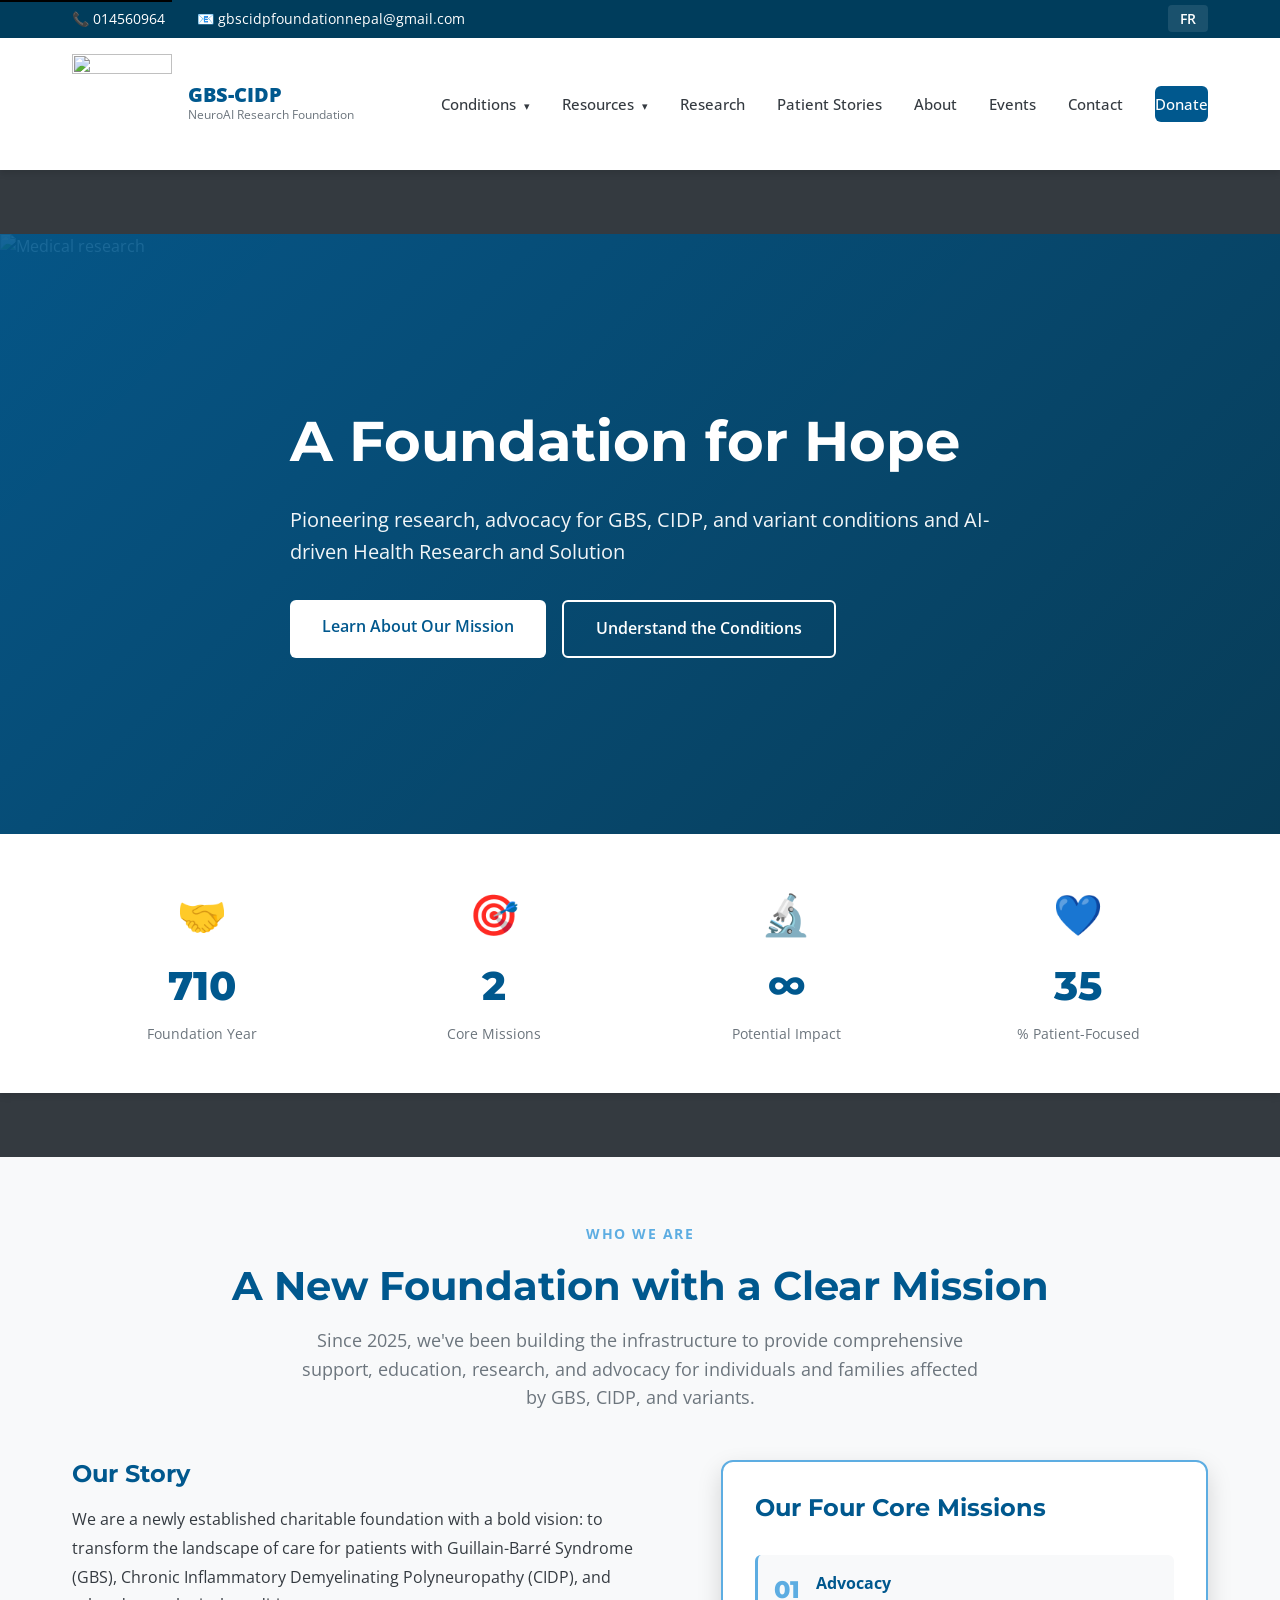
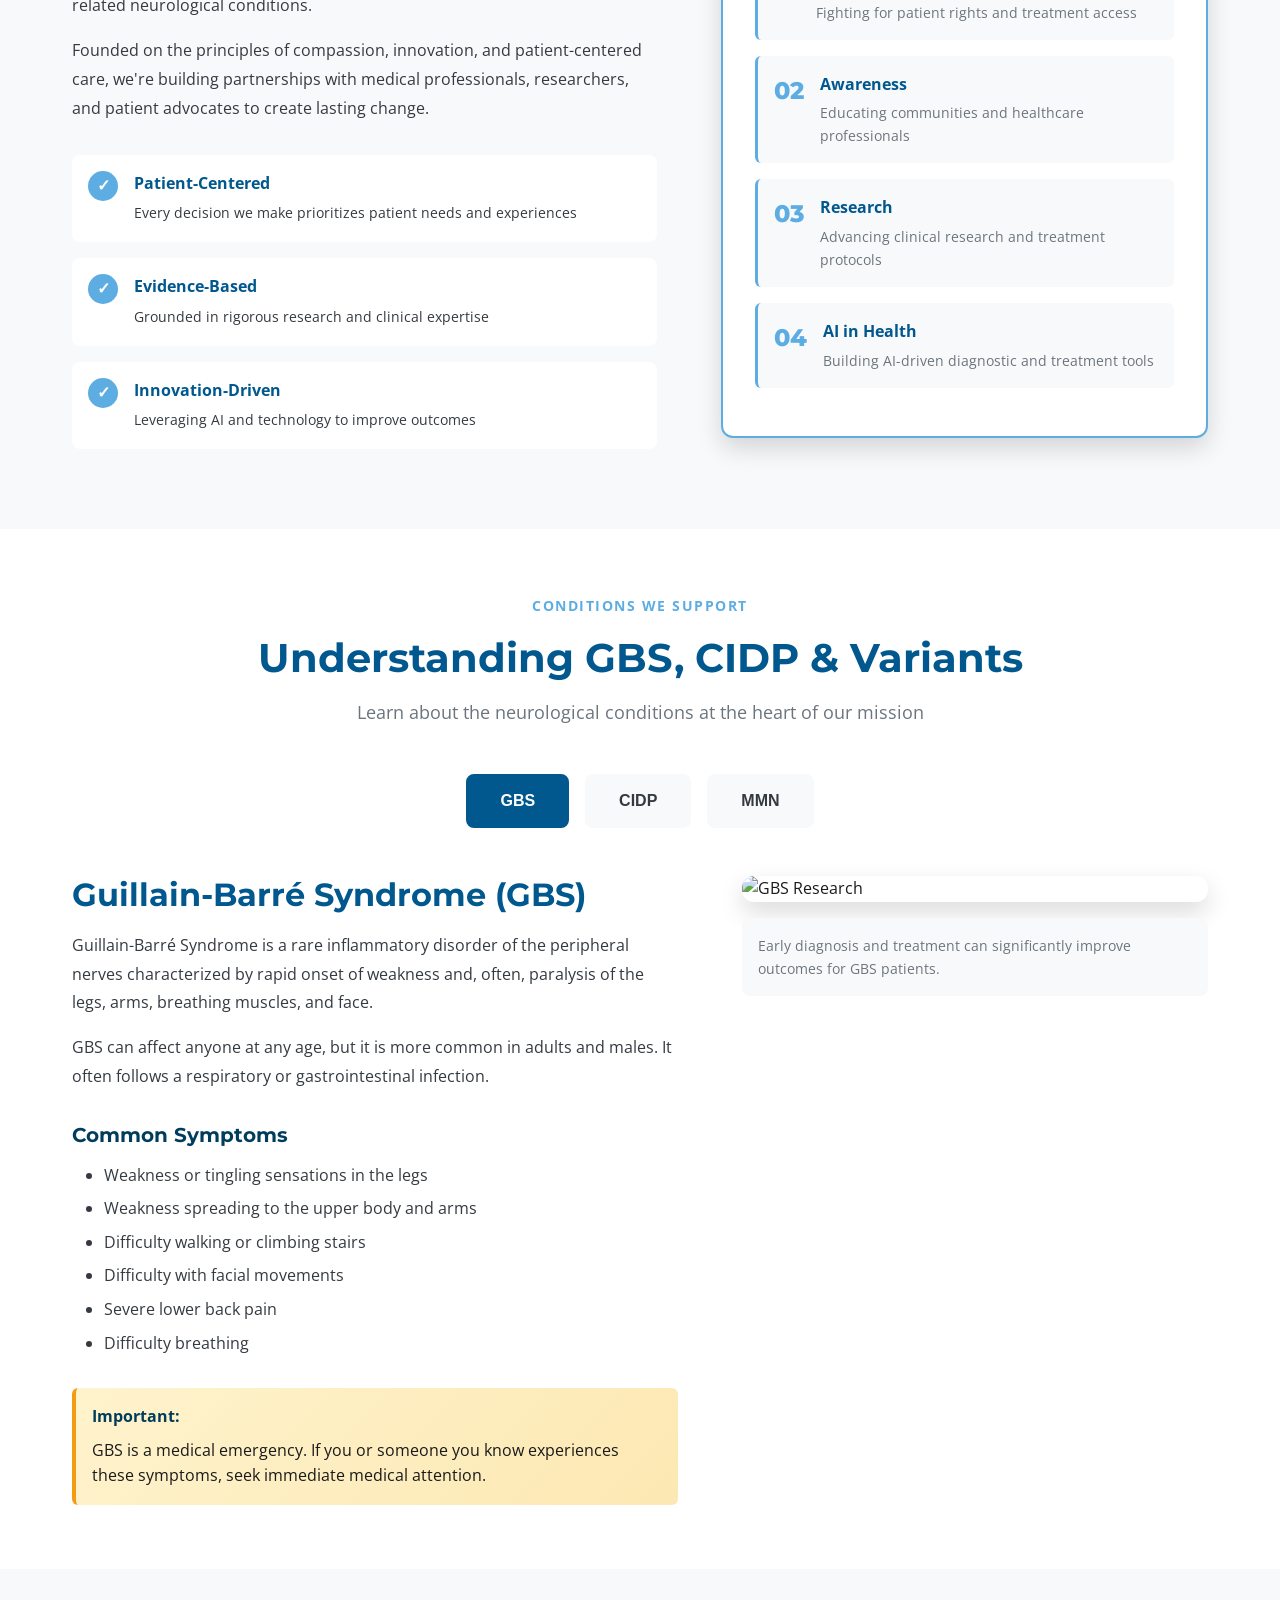
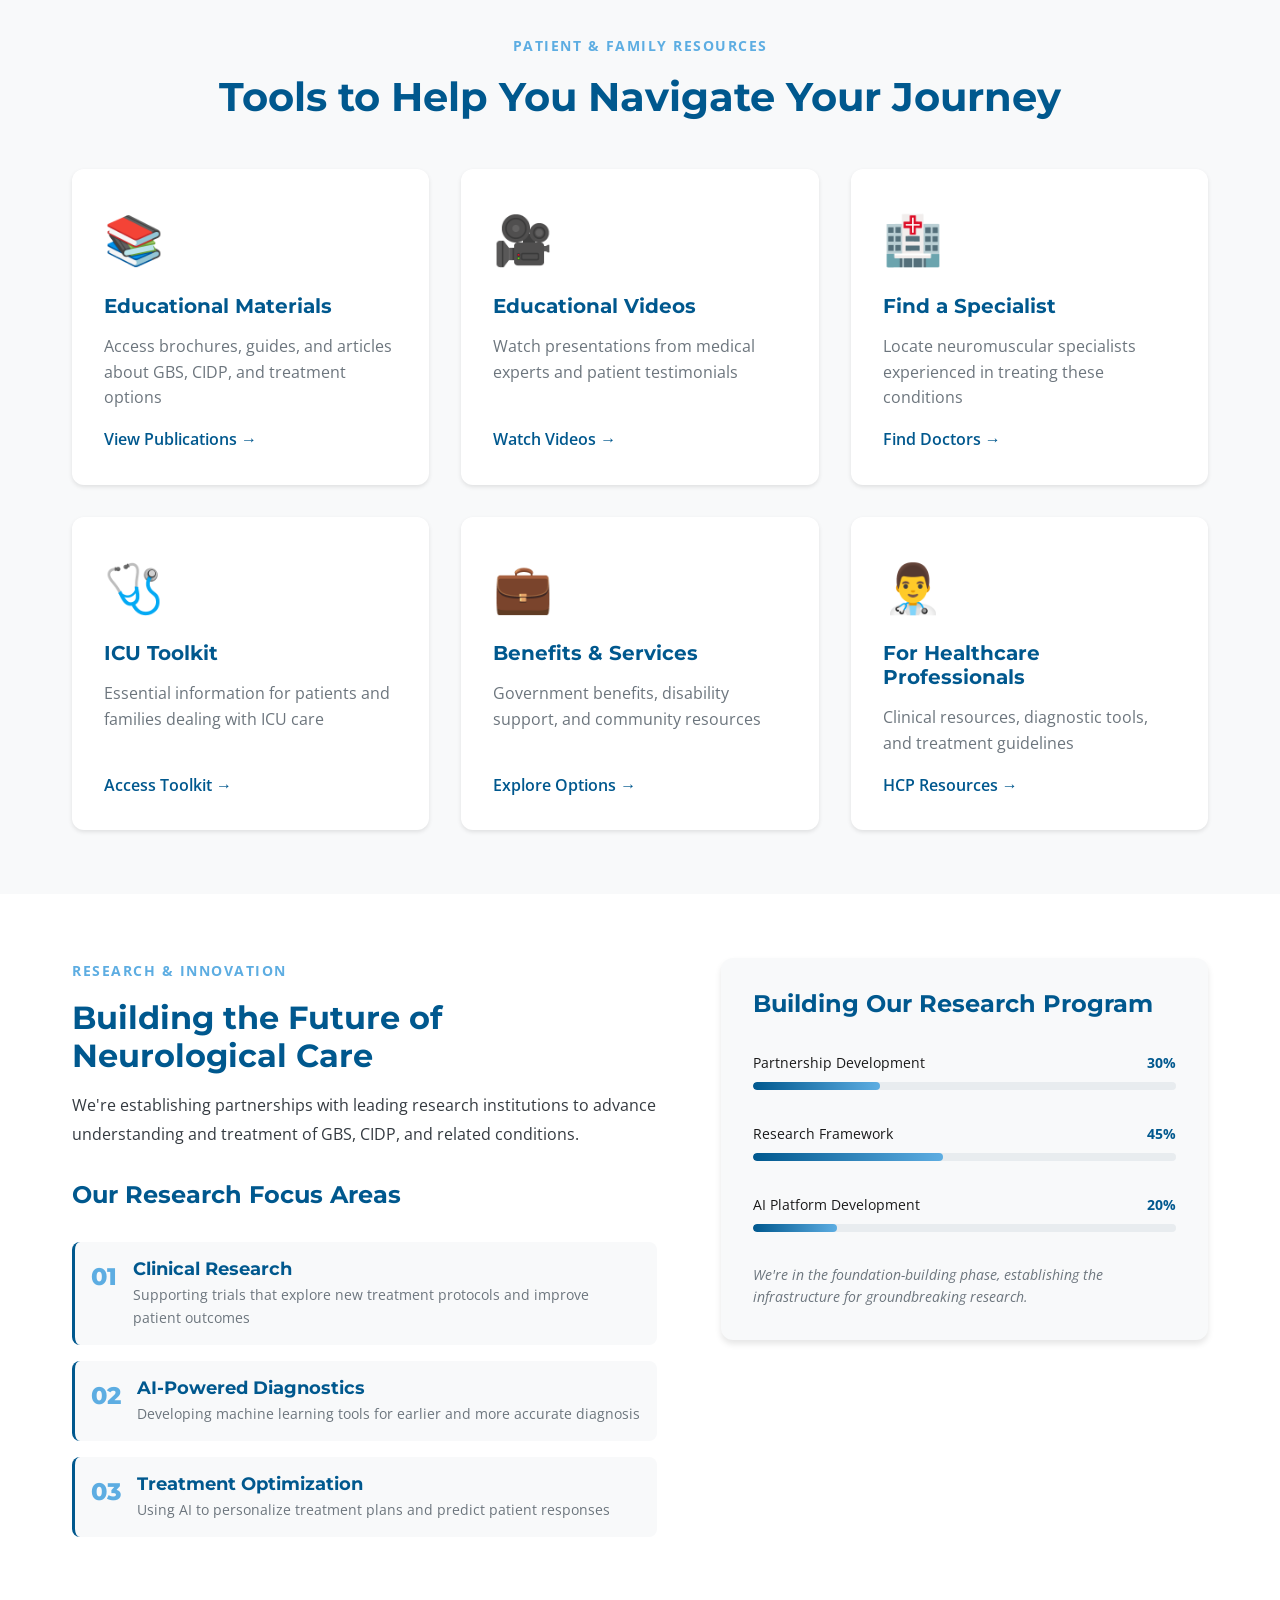
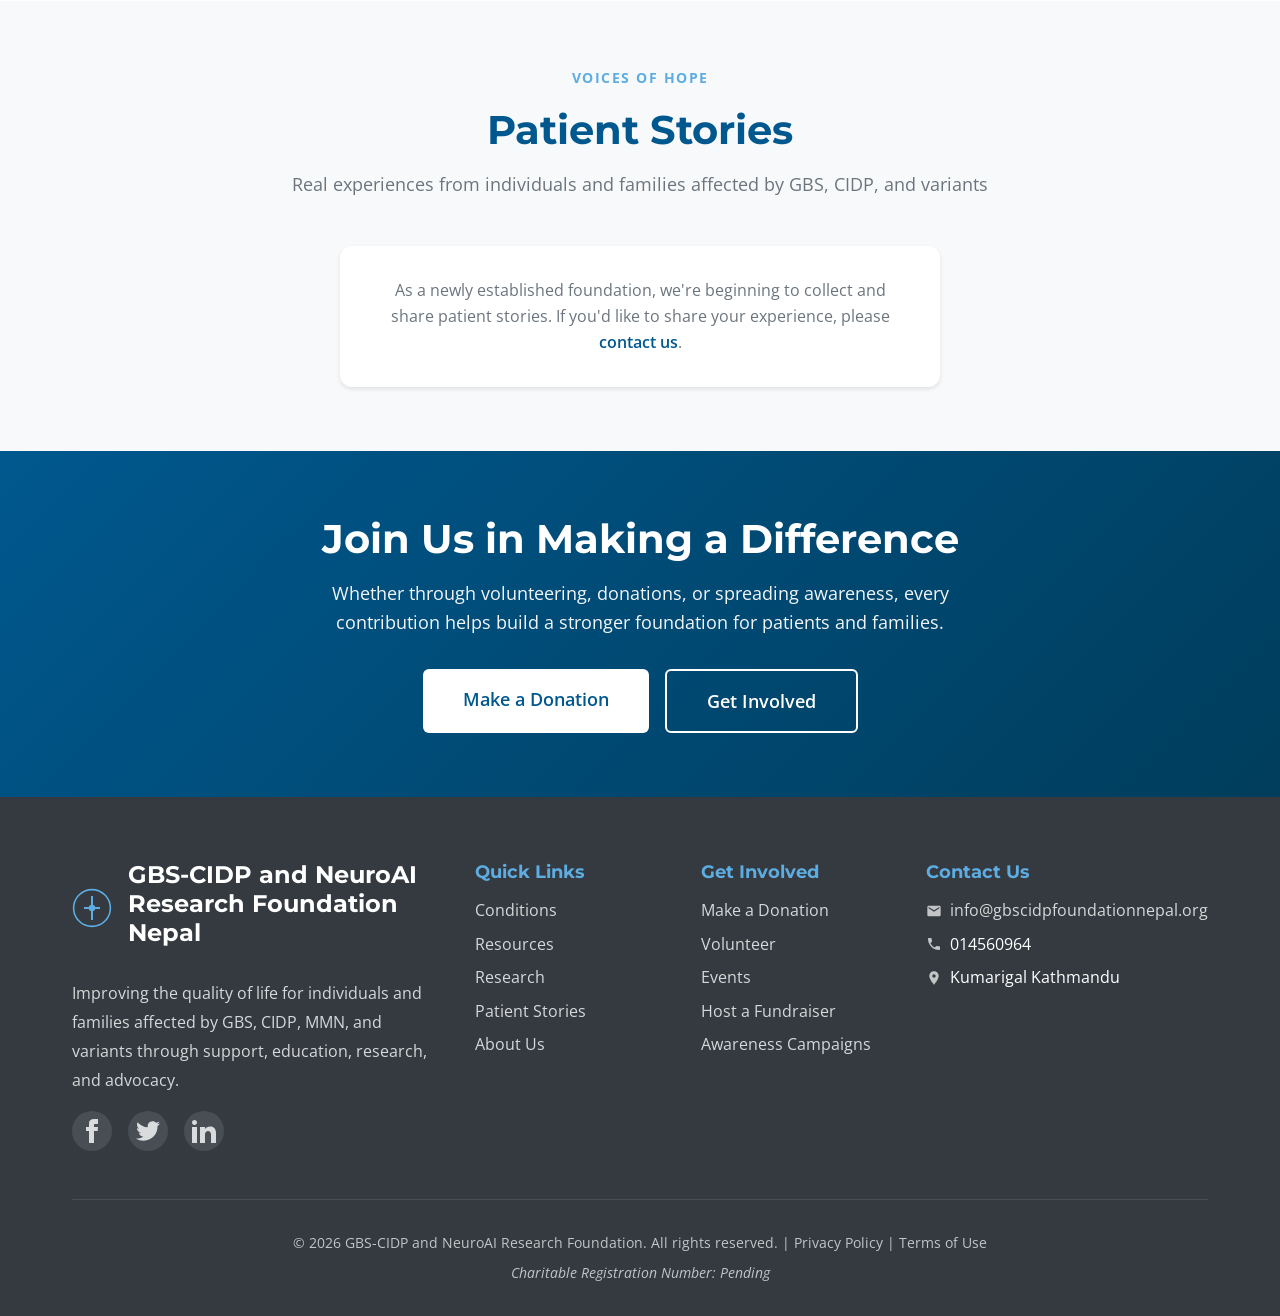
==== index.html @ 025fb782 "added" ====
<!DOCTYPE html>
<html lang="en">
<head>
    <meta charset="UTF-8">
    <meta name="viewport" content="width=device-width, initial-scale=1.0">
    <meta name="description" content="GBS-CIDP and NeuroAI Research Foundation Nepal provides support, education, research, and advocacy for patients and families affected by Guillain-Barré Syndrome (GBS), CIDP, and variants.">
    <title>GBS-CIDP AND NeuroAI Research Foundation | Support, Education, Research & Advocacy</title>
    <link rel="stylesheet" href="styles.css">
    <link rel="preconnect" href="https://fonts.googleapis.com">
    <link rel="preconnect" href="https://fonts.gstatic.com" crossorigin>
    <link href="https://fonts.googleapis.com/css2?family=Montserrat:wght@300;400;500;600;700;800&family=Open+Sans:wght@300;400;600;700&display=swap" rel="stylesheet">
</head>
<body>
    <!-- Top Bar -->
    <div class="top-bar">
        <div class="container">
            <div class="top-bar-content">
                <div class="top-bar-left">
                    <span>📞 014560964</span>
                    <span>📧 gbscidpfoundationnepal@gmail.com</span>
                </div>
                <div class="top-bar-right">
                    <a href="#" class="language-toggle">FR</a>
                </div>
            </div>
        </div>
    </div>

    <!-- Navigation -->
    <nav class="navbar" id="navbar" width="100%">
        <div class="container" width="100%" >
            <div class="nav-wrapper">
              <a href="#home" class="logo">
    <div class="logo-mark">
        <!-- Replace SVG with your image -->
        <img src="D:\GBS WEBSITE\New folder\gbss.png" width="100" height="100">
    </div>
    <div class="logo-text" width="100">
        <span class="logo-title">GBS-CIDP </span>
        <span class="logo-subtitle"> NeuroAI Research Foundation </span>
    </div>
</a>

                
                <button class="mobile-toggle" id="mobileToggle" aria-label="Toggle Menu">
                    <span></span>
                    <span></span>
                    <span></span>
                </button>

                <ul class="nav-menu" id="navMenu">
                    <li class="dropdown">
                        <a href="#conditions">Conditions <span class="arrow">▾</span></a>
                        <ul class="dropdown-menu">
                            <li><a href="#gbs">Guillain-Barré Syndrome (GBS)</a></li>
                            <li><a href="#cidp">CIDP</a></li>
                            <li><a href="#mmn">MMN</a></li>
                            <li><a href="#glossary">Medical Glossary</a></li>
                        </ul>
                    </li>
                    <li class="dropdown">
                        <a href="#resources">Resources <span class="arrow">▾</span></a>
                        <ul class="dropdown-menu">
                            <li><a href="#publications">Publications</a></li>
                            <li><a href="#educational-videos">Educational Videos</a></li>
                            <li><a href="#find-specialist">Find a Specialist</a></li>
                            <li><a href="#icu-toolkit">ICU Toolkit</a></li>
                        </ul>
                    </li>
                    <li><a href="#research">Research</a></li>
                    <li><a href="#patient-stories">Patient Stories</a></li>
                    <li><a href="#about">About</a></li>
                    <li><a href="#events">Events</a></li>
                    <li><a href="#contact">Contact</a></li>
                    <li><a href="#donate" class="btn-donate">Donate</a></li>
                </ul>
            </div>
        </div>
    </nav>

    <!-- Hero Section -->
    <section id="home" class="hero">
        <div class="hero-slider">
            <div class="hero-slide active">
                <div class="hero-image">
                    <img src="https://images.unsplash.com/photo-1576091160399-112ba8d25d1d?w=1920&q=80" alt="Medical research">
                </div>
                <div class="hero-overlay"></div>
                <div class="container">
                    <div class="hero-content">
                        <h1 class="hero-title">A Foundation for Hope</h1>
                        <p class="hero-subtitle">Pioneering research, advocacy for GBS, CIDP, and variant conditions and AI-driven Health Research and Solution</p>
                        <div class="hero-buttons">
                            <a href="#about" class="btn btn-primary">Learn About Our Mission</a>
                            <a href="#conditions" class="btn btn-outline">Understand the Conditions</a>
                        </div>
                    </div>
                </div>
            </div>
        </div>
        <div class="hero-stats">
            <div class="container">
                <div class="stats-grid">
                    <div class="stat-item">
                        <div class="stat-icon">🤝</div>
                        <div class="stat-value" data-target="2026">0</div>
                        <div class="stat-label">Foundation Year</div>
                    </div>
                    <div class="stat-item">
                        <div class="stat-icon">🎯</div>
                        <div class="stat-value" data-target="4">0</div>
                        <div class="stat-label">Core Missions</div>
                    </div>
                    <div class="stat-item">
                        <div class="stat-icon">🔬</div>
                        <div class="stat-value">∞</div>
                        <div class="stat-label">Potential Impact</div>
                    </div>
                    <div class="stat-item">
                        <div class="stat-icon">💙</div>
                        <div class="stat-value" data-target="100">0</div>
                        <div class="stat-label">% Patient-Focused</div>
                    </div>
                </div>
            </div>
        </div>
    </section>

    <!-- About Section -->
    <section id="about" class="about-section">
        <div class="container">
            <div class="section-header center">
                <span class="section-tag">Who We Are</span>
                <h2>A New Foundation with a Clear Mission</h2>
                <p>Since 2025, we've been building the infrastructure to provide comprehensive support, education, research, and advocacy for individuals and families affected by GBS, CIDP, and variants.</p>
            </div>
            <div class="about-grid">
                <div class="about-content">
                    <h3>Our Story</h3>
                    <p>We are a newly established charitable foundation with a bold vision: to transform the landscape of care for patients with Guillain-Barré Syndrome (GBS), Chronic Inflammatory Demyelinating Polyneuropathy (CIDP), and related neurological conditions.</p>
                    <p>Founded on the principles of compassion, innovation, and patient-centered care, we're building partnerships with medical professionals, researchers, and patient advocates to create lasting change.</p>
                    
                    <div class="about-values">
                        <div class="value-item">
                            <div class="value-icon">✓</div>
                            <div class="value-text">
                                <strong>Patient-Centered</strong>
                                <p>Every decision we make prioritizes patient needs and experiences</p>
                            </div>
                        </div>
                        <div class="value-item">
                            <div class="value-icon">✓</div>
                            <div class="value-text">
                                <strong>Evidence-Based</strong>
                                <p>Grounded in rigorous research and clinical expertise</p>
                            </div>
                        </div>
                        <div class="value-item">
                            <div class="value-icon">✓</div>
                            <div class="value-text">
                                <strong>Innovation-Driven</strong>
                                <p>Leveraging AI and technology to improve outcomes</p>
                            </div>
                        </div>
                    </div>
                </div>
                <div class="about-visual">
                    <div class="mission-card highlighted">
                        <h4>Our Four Core Missions</h4>
                        <ul class="mission-list">
                            <li>
                                <span class="mission-number">01</span>
                                <div class="mission-info">
                                    <strong>Advocacy</strong>
                                    <p>Fighting for patient rights and treatment access</p>
                                </div>
                            </li>
                            <li>
                                <span class="mission-number">02</span>
                                <div class="mission-info">
                                    <strong>Awareness</strong>
                                    <p>Educating communities and healthcare professionals</p>
                                </div>
                            </li>
                            <li>
                                <span class="mission-number">03</span>
                                <div class="mission-info">
                                    <strong>Research</strong>
                                    <p>Advancing clinical research and treatment protocols</p>
                                </div>
                            </li>
                            <li>
                                <span class="mission-number">04</span>
                                <div class="mission-info">
                                    <strong>AI in Health</strong>
                                    <p>Building AI-driven diagnostic and treatment tools</p>
                                </div>
                            </li>
                        </ul>
                    </div>
                </div>
            </div>
        </div>
    </section>

    <!-- Conditions Section -->
    <section id="conditions" class="conditions-section">
        <div class="container">
            <div class="section-header center">
                <span class="section-tag">Conditions We Support</span>
                <h2>Understanding GBS, CIDP & Variants</h2>
                <p>Learn about the neurological conditions at the heart of our mission</p>
            </div>
            <div class="conditions-tabs">
                <div class="tab-buttons">
                    <button class="tab-button active" data-tab="gbs">GBS</button>
                    <button class="tab-button" data-tab="cidp">CIDP</button>
                    <button class="tab-button" data-tab="mmn">MMN</button>
                </div>
                <div class="tab-content">
                    <div class="tab-pane active" id="tab-gbs">
                        <div class="condition-content">
                            <div class="condition-text">
                                <h3>Guillain-Barré Syndrome (GBS)</h3>
                                <p>Guillain-Barré Syndrome is a rare inflammatory disorder of the peripheral nerves characterized by rapid onset of weakness and, often, paralysis of the legs, arms, breathing muscles, and face.</p>
                                <p>GBS can affect anyone at any age, but it is more common in adults and males. It often follows a respiratory or gastrointestinal infection.</p>
                                
                                <h4>Common Symptoms</h4>
                                <ul class="symptom-list">
                                    <li>Weakness or tingling sensations in the legs</li>
                                    <li>Weakness spreading to the upper body and arms</li>
                                    <li>Difficulty walking or climbing stairs</li>
                                    <li>Difficulty with facial movements</li>
                                    <li>Severe lower back pain</li>
                                    <li>Difficulty breathing</li>
                                </ul>
                                
                                <div class="info-box">
                                    <strong>Important:</strong> GBS is a medical emergency. If you or someone you know experiences these symptoms, seek immediate medical attention.
                                </div>
                            </div>
                            <div class="condition-visual">
                                <img src="https://images.unsplash.com/photo-1579154204601-01588f351e67?w=800&q=80" alt="GBS Research">
                                <div class="visual-caption">
                                    <p>Early diagnosis and treatment can significantly improve outcomes for GBS patients.</p>
                                </div>
                            </div>
                        </div>
                    </div>
                    <div class="tab-pane" id="tab-cidp">
                        <div class="condition-content">
                            <div class="condition-text">
                                <h3>Chronic Inflammatory Demyelinating Polyneuropathy (CIDP)</h3>
                                <p>CIDP is a rare neurological disorder characterized by gradually increasing sensory loss and weakness associated with loss of reflexes. Unlike GBS, CIDP develops over months rather than days or weeks.</p>
                                
                                <h4>Key Characteristics</h4>
                                <ul class="symptom-list">
                                    <li>Progressive weakness over at least 8 weeks</li>
                                    <li>Numbness and tingling in hands and feet</li>
                                    <li>Loss of reflexes</li>
                                    <li>Fatigue and balance problems</li>
                                    <li>Difficulty with fine motor skills</li>
                                </ul>
                                
                                <h4>Treatment Options</h4>
                                <p>CIDP is treatable, and many patients respond well to therapies including:</p>
                                <ul class="treatment-list">
                                    <li><strong>IVIG (Intravenous Immunoglobulin)</strong> - First-line treatment</li>
                                    <li><strong>Corticosteroids</strong> - Anti-inflammatory medication</li>
                                    <li><strong>Plasma Exchange</strong> - Removes harmful antibodies</li>
                                </ul>
                            </div>
                            <div class="condition-visual">
                                <img src="https://images.unsplash.com/photo-1582719471137-c3967ffb1c42?w=800&q=80" alt="CIDP Research">
                                <div class="visual-caption">
                                    <p>With proper treatment, many CIDP patients can maintain good quality of life.</p>
                                </div>
                            </div>
                        </div>
                    </div>
                    <div class="tab-pane" id="tab-mmn">
                        <div class="condition-content">
                            <div class="condition-text">
                                <h3>Multifocal Motor Neuropathy (MMN)</h3>
                                <p>MMN is a rare immune-mediated neuropathy characterized by slowly progressive, asymmetric limb weakness without sensory loss. It primarily affects motor nerves.</p>
                                
                                <h4>Distinguishing Features</h4>
                                <ul class="symptom-list">
                                    <li>Weakness typically starts in the hands or feet</li>
                                    <li>Asymmetric pattern (one side more than the other)</li>
                                    <li>No sensory symptoms (numbness/tingling)</li>
                                    <li>Muscle cramps and twitching</li>
                                    <li>Foot drop or hand weakness</li>
                                </ul>
                                
                                <div class="info-box success">
                                    <strong>Good News:</strong> MMN typically responds very well to IVIG treatment, and most patients maintain good functional ability with ongoing therapy.
                                </div>
                            </div>
                            <div class="condition-visual">
                                <img src="https://images.unsplash.com/photo-1559757148-5c350d0d3c56?w=800&q=80" alt="MMN Research">
                                <div class="visual-caption">
                                    <p>February is MMN Awareness Month - helping spread understanding of this condition.</p>
                                </div>
                            </div>
                        </div>
                    </div>
                </div>
            </div>
        </div>
    </section>

    <!-- Resources Section -->
    <section id="resources" class="resources-section">
        <div class="container">
            <div class="section-header center">
                <span class="section-tag">Patient & Family Resources</span>
                <h2>Tools to Help You Navigate Your Journey</h2>
            </div>
            <div class="resources-grid">
                <div class="resource-card">
                    <div class="resource-icon">📚</div>
                    <h3>Educational Materials</h3>
                    <p>Access brochures, guides, and articles about GBS, CIDP, and treatment options</p>
                    <a href="#publications" class="card-link">View Publications →</a>
                </div>
                <div class="resource-card">
                    <div class="resource-icon">🎥</div>
                    <h3>Educational Videos</h3>
                    <p>Watch presentations from medical experts and patient testimonials</p>
                    <a href="#educational-videos" class="card-link">Watch Videos →</a>
                </div>
                <div class="resource-card">
                    <div class="resource-icon">🏥</div>
                    <h3>Find a Specialist</h3>
                    <p>Locate neuromuscular specialists experienced in treating these conditions</p>
                    <a href="#find-specialist" class="card-link">Find Doctors →</a>
                </div>
                <div class="resource-card">
                    <div class="resource-icon">🩺</div>
                    <h3>ICU Toolkit</h3>
                    <p>Essential information for patients and families dealing with ICU care</p>
                    <a href="#icu-toolkit" class="card-link">Access Toolkit →</a>
                </div>
                <div class="resource-card">
                    <div class="resource-icon">💼</div>
                    <h3>Benefits & Services</h3>
                    <p>Government benefits, disability support, and community resources</p>
                    <a href="#benefits" class="card-link">Explore Options →</a>
                </div>
                <div class="resource-card">
                    <div class="resource-icon">👨‍⚕️</div>
                    <h3>For Healthcare Professionals</h3>
                    <p>Clinical resources, diagnostic tools, and treatment guidelines</p>
                    <a href="#hcp" class="card-link">HCP Resources →</a>
                </div>
            </div>
        </div>
    </section>

    <!-- Research Section -->
    <section id="research" class="research-section">
        <div class="container">
            <div class="research-content">
                <div class="research-text">
                    <span class="section-tag">Research & Innovation</span>
                    <h2>Building the Future of Neurological Care</h2>
                    <p>We're establishing partnerships with leading research institutions to advance understanding and treatment of GBS, CIDP, and related conditions.</p>
                    
                    <div class="research-focus">
                        <h3>Our Research Focus Areas</h3>
                        <div class="focus-grid">
                            <div class="focus-item">
                                <span class="focus-number">01</span>
                                <div>
                                    <h4>Clinical Research</h4>
                                    <p>Supporting trials that explore new treatment protocols and improve patient outcomes</p>
                                </div>
                            </div>
                            <div class="focus-item">
                                <span class="focus-number">02</span>
                                <div>
                                    <h4>AI-Powered Diagnostics</h4>
                                    <p>Developing machine learning tools for earlier and more accurate diagnosis</p>
                                </div>
                            </div>
                            <div class="focus-item">
                                <span class="focus-number">03</span>
                                <div>
                                    <h4>Treatment Optimization</h4>
                                    <p>Using AI to personalize treatment plans and predict patient responses</p>
                                </div>
                            </div>
                        </div>
                    </div>
                </div>
                <div class="research-visual">
                    <div class="research-stat-card">
                        <h3>Building Our Research Program</h3>
                        <div class="progress-tracker">
                            <div class="progress-item">
                                <div class="progress-header">
                                    <span>Partnership Development</span>
                                    <span class="progress-percent">30%</span>
                                </div>
                                <div class="progress-bar">
                                    <div class="progress-fill" style="width: 30%"></div>
                                </div>
                            </div>
                            <div class="progress-item">
                                <div class="progress-header">
                                    <span>Research Framework</span>
                                    <span class="progress-percent">45%</span>
                                </div>
                                <div class="progress-bar">
                                    <div class="progress-fill" style="width: 45%"></div>
                                </div>
                            </div>
                            <div class="progress-item">
                                <div class="progress-header">
                                    <span>AI Platform Development</span>
                                    <span class="progress-percent">20%</span>
                                </div>
                                <div class="progress-bar">
                                    <div class="progress-fill" style="width: 20%"></div>
                                </div>
                            </div>
                        </div>
                        <p class="tracker-note">We're in the foundation-building phase, establishing the infrastructure for groundbreaking research.</p>
                    </div>
                </div>
            </div>
        </div>
    </section>

    <!-- Patient Stories Section -->
    <section id="patient-stories" class="stories-section">
        <div class="container">
            <div class="section-header center">
                <span class="section-tag">Voices of Hope</span>
                <h2>Patient Stories</h2>
                <p>Real experiences from individuals and families affected by GBS, CIDP, and variants</p>
            </div>
            <div class="stories-note">
                <p>As a newly established foundation, we're beginning to collect and share patient stories. If you'd like to share your experience, please <a href="#contact">contact us</a>.</p>
            </div>
        </div>
    </section>

    <!-- CTA Section -->
    <section class="cta-section">
        <div class="container">
            <div class="cta-content">
                <h2>Join Us in Making a Difference</h2>
                <p>Whether through volunteering, donations, or spreading awareness, every contribution helps build a stronger foundation for patients and families.</p>
                <div class="cta-buttons">
                    <a href="#donate" class="btn btn-primary btn-large">Make a Donation</a>
                    <a href="#contact" class="btn btn-outline btn-large">Get Involved</a>
                </div>
            </div>
        </div>
    </section>

    <!-- Footer -->
    <footer class="footer">
        <div class="container">
            <div class="footer-grid">
                <div class="footer-col">
                    <div class="footer-logo">
                        <div class="logo-mark small">
                            <svg width="40" height="40" viewBox="0 0 50 50" fill="none">
                                <circle cx="25" cy="25" r="23" stroke="#5DADE2" stroke-width="2"/>
                                <path d="M25 10 L25 40 M15 25 L35 25" stroke="#5DADE2" stroke-width="2.5"/>
                                <circle cx="25" cy="25" r="4" fill="#5DADE2"/>
                            </svg>
                        </div>
                        <h3>GBS-CIDP  and NeuroAI Research Foundation Nepal</h3>
                    </div>
                    <p>Improving the quality of life for individuals and families affected by GBS, CIDP, MMN, and variants through support, education, research, and advocacy.</p>
                    <div class="social-links">
                        <a href="#" aria-label="Facebook">
                            <svg width="24" height="24" fill="currentColor" viewBox="0 0 24 24"><path d="M9 8h-3v4h3v12h5v-12h3.642l.358-4h-4v-1.667c0-.955.192-1.333 1.115-1.333h2.885v-5h-3.808c-3.596 0-5.192 1.583-5.192 4.615v3.385z"/></svg>
                        </a>
                        <a href="#" aria-label="Twitter">
                            <svg width="24" height="24" fill="currentColor" viewBox="0 0 24 24"><path d="M24 4.557c-.883.392-1.832.656-2.828.775 1.017-.609 1.798-1.574 2.165-2.724-.951.564-2.005.974-3.127 1.195-.897-.957-2.178-1.555-3.594-1.555-3.179 0-5.515 2.966-4.797 6.045-4.091-.205-7.719-2.165-10.148-5.144-1.29 2.213-.669 5.108 1.523 6.574-.806-.026-1.566-.247-2.229-.616-.054 2.281 1.581 4.415 3.949 4.89-.693.188-1.452.232-2.224.084.626 1.956 2.444 3.379 4.6 3.419-2.07 1.623-4.678 2.348-7.29 2.04 2.179 1.397 4.768 2.212 7.548 2.212 9.142 0 14.307-7.721 13.995-14.646.962-.695 1.797-1.562 2.457-2.549z"/></svg>
                        </a>
                        <a href="#" aria-label="LinkedIn">
                            <svg width="24" height="24" fill="currentColor" viewBox="0 0 24 24"><path d="M4.98 3.5c0 1.381-1.11 2.5-2.48 2.5s-2.48-1.119-2.48-2.5c0-1.38 1.11-2.5 2.48-2.5s2.48 1.12 2.48 2.5zm.02 4.5h-5v16h5v-16zm7.982 0h-4.968v16h4.969v-8.399c0-4.67 6.029-5.052 6.029 0v8.399h4.988v-10.131c0-7.88-8.922-7.593-11.018-3.714v-2.155z"/></svg>
                        </a>
                    </div>
                </div>
                <div class="footer-col">
                    <h4>Quick Links</h4>
                    <ul>
                        <li><a href="#conditions">Conditions</a></li>
                        <li><a href="#resources">Resources</a></li>
                        <li><a href="#research">Research</a></li>
                        <li><a href="#patient-stories">Patient Stories</a></li>
                        <li><a href="#about">About Us</a></li>
                    </ul>
                </div>
                <div class="footer-col">
                    <h4>Get Involved</h4>
                    <ul>
                        <li><a href="#donate">Make a Donation</a></li>
                        <li><a href="#volunteer">Volunteer</a></li>
                        <li><a href="#events">Events</a></li>
                        <li><a href="#fundraise">Host a Fundraiser</a></li>
                        <li><a href="#awareness">Awareness Campaigns</a></li>
                    </ul>
                </div>
                <div class="footer-col">
                    <h4>Contact Us</h4>
                    <ul class="contact-info">
                        <li>
                            <svg width="16" height="16" fill="currentColor" viewBox="0 0 24 24"><path d="M20 4H4c-1.1 0-1.99.9-1.99 2L2 18c0 1.1.9 2 2 2h16c1.1 0 2-.9 2-2V6c0-1.1-.9-2-2-2zm0 4l-8 5-8-5V6l8 5 8-5v2z"/></svg>
                            <a href="mailto:gbsfoundationnepal@gmail.com">info@gbscidpfoundationnepal.org</a>
                        </li>
                        <li>
                            <svg width="16" height="16" fill="currentColor" viewBox="0 0 24 24"><path d="M6.62 10.79c1.44 2.83 3.76 5.14 6.59 6.59l2.2-2.2c.27-.27.67-.36 1.02-.24 1.12.37 2.33.57 3.57.57.55 0 1 .45 1 1V20c0 .55-.45 1-1 1-9.39 0-17-7.61-17-17 0-.55.45-1 1-1h3.5c.55 0 1 .45 1 1 0 1.25.2 2.45.57 3.57.11.35.03.74-.25 1.02l-2.2 2.2z"/></svg>
                            <span>014560964</span>
                        </li>
                        <li>
                            <svg width="16" height="16" fill="currentColor" viewBox="0 0 24 24"><path d="M12 2C8.13 2 5 5.13 5 9c0 5.25 7 13 7 13s7-7.75 7-13c0-3.87-3.13-7-7-7zm0 9.5c-1.38 0-2.5-1.12-2.5-2.5s1.12-2.5 2.5-2.5 2.5 1.12 2.5 2.5-1.12 2.5-2.5 2.5z"/></svg>
                            <span>Kumarigal Kathmandu </span>
                        </li>
                    </ul>
                </div>
            </div>
            <div class="footer-bottom">
                <p>&copy; 2026 GBS-CIDP and NeuroAI Research Foundation. All rights reserved. | <a href="#privacy">Privacy Policy</a> | <a href="#terms">Terms of Use</a></p>
                <p class="charity-number">Charitable Registration Number: Pending</p>
            </div>
        </div>
    </footer>

    <script src="script.js"></script>
</body>
</html>
---- styles.css ----
/* ============================================
   GBS-CIDP Foundation Stylesheet
   Professional, accessible, patient-focused design
   ============================================ */

/* ============================================
   CSS RESET & BASE STYLES
   ============================================ */
* {
    margin: 0;
    padding: 0;
    box-sizing: border-box;
}

:root {
    /* Primary Colors - Professional medical foundation palette */
    --primary-blue: #00588E;
    --primary-light: #5DADE2;
    --primary-dark: #003D5C;
    
    /* Accent Colors */
    --accent-green: #2ECC71;
    --accent-orange: #F39C12;
    --accent-red: #E74C3C;
    
    /* Neutral Colors */
    --white: #FFFFFF;
    --off-white: #F8F9FA;
    --light-gray: #E8ECEF;
    --gray: #6C757D;
    --dark-gray: #343A40;
    --black: #1A1A1A;
    
    /* Typography */
    --font-heading: 'Montserrat', sans-serif;
    --font-body: 'Open Sans', sans-serif;
    
    /* Spacing */
    --spacing-xs: 0.5rem;
    --spacing-sm: 1rem;
    --spacing-md: 2rem;
    --spacing-lg: 3rem;
    --spacing-xl: 4rem;
    
    /* Transitions */
    --transition-fast: 0.2s ease;
    --transition-normal: 0.3s ease;
    --transition-slow: 0.5s ease;
    
    /* Shadows */
    --shadow-sm: 0 2px 4px rgba(0, 0, 0, 0.1);
    --shadow-md: 0 4px 6px rgba(0, 0, 0, 0.1);
    --shadow-lg: 0 10px 25px rgba(0, 0, 0, 0.15);
    --shadow-xl: 0 20px 40px rgba(0, 0, 0, 0.2);
}

html {
    scroll-behavior: smooth;
    font-size: 16px;
}

body {
    font-family: var(--font-body);
    color: var(--black);
    line-height: 1.6;
    overflow-x: hidden;
    background: var(--white);
}

h1, h2, h3, h4, h5, h6 {
    font-family: var(--font-heading);
    font-weight: 700;
    line-height: 1.2;
    color: var(--primary-blue);
}

h1 { font-size: 2.5rem; }
h2 { font-size: 2rem; }
h3 { font-size: 1.5rem; }
h4 { font-size: 1.25rem; }

a {
    color: var(--primary-blue);
    text-decoration: none;
    transition: var(--transition-normal);
}

a:hover {
    color: var(--primary-light);
}

img {
    max-width: 100%;
    height: auto;
    display: block;
}

.container {
    max-width: 1200px;
    margin: 0 auto;
    padding: 0 var(--spacing-md);
}

/* ============================================
   TOP BAR
   ============================================ */
.top-bar {
    background: var(--primary-dark);
    color: var(--white);
    padding: var(--spacing-xs) 0;
    font-size: 0.875rem;
}

.top-bar-content {
    display: flex;
    justify-content: space-between;
    align-items: center;
}

.top-bar-left {
    display: flex;
    gap: var(--spacing-md);
}

.top-bar-left span {
    display: flex;
    align-items: center;
    gap: 0.5rem;
}

.language-toggle {
    background: rgba(255, 255, 255, 0.1);
    padding: 0.25rem 0.75rem;
    border-radius: 4px;
    color: var(--white);
    font-weight: 600;
    transition: var(--transition-fast);
}

.language-toggle:hover {
    background: rgba(255, 255, 255, 0.2);
    color: var(--white);
}

/* ============================================
   NAVIGATION
   ============================================ */
.navbar {
    background: var(--white);
    box-shadow: var(--shadow-md);
    position: sticky;
    top: 0;
    z-index: 1000;
    transition: var(--transition-normal);
}

.nav-wrapper {
    display: flex;
    justify-content: space-between;
    align-items: center;
    padding: var(--spacing-sm) 0;
}

.logo {
    display: flex;
    align-items: center;
    gap: var(--spacing-sm);
    color: var(--primary-blue);
    font-weight: 700;
}

.logo-mark {
    flex-shrink: 0;
}

.logo-text {
    display: flex;
    flex-direction: column;
}

.logo-title {
    font-size: 1.25rem;
    font-weight: 800;
    line-height: 1;
}

.logo-subtitle {
    font-size: 0.75rem;
    color: var(--gray);
    font-weight: 400;
}

.nav-menu {
    display: flex;
    list-style: none;
    gap: var(--spacing-md);
    align-items: center;
}

.nav-menu a {
    color: var(--dark-gray);
    font-weight: 500;
    font-size: 0.95rem;
    padding: 0.5rem 0;
    transition: var(--transition-fast);
    position: relative;
}

.nav-menu a:hover {
    color: var(--primary-blue);
}

.nav-menu a::after {
    content: '';
    position: absolute;
    bottom: 0;
    left: 0;
    width: 0;
    height: 2px;
    background: var(--primary-blue);
    transition: var(--transition-normal);
}

.nav-menu a:hover::after {
    width: 100%;
}

.dropdown {
    position: relative;
}

.dropdown .arrow {
    margin-left: 0.25rem;
    font-size: 0.7rem;
    transition: var(--transition-fast);
}

.dropdown:hover .arrow {
    transform: rotate(180deg);
}

.dropdown-menu {
    position: absolute;
    top: 100%;
    left: 0;
    background: var(--white);
    box-shadow: var(--shadow-lg);
    border-radius: 8px;
    padding: var(--spacing-sm);
    min-width: 220px;
    opacity: 0;
    visibility: hidden;
    transform: translateY(-10px);
    transition: var(--transition-normal);
    list-style: none;
}

.dropdown:hover .dropdown-menu {
    opacity: 1;
    visibility: visible;
    transform: translateY(0);
}

.dropdown-menu li {
    margin: 0;
}

.dropdown-menu a {
    display: block;
    padding: var(--spacing-xs) var(--spacing-sm);
    border-radius: 4px;
    color: var(--dark-gray);
}

.dropdown-menu a:hover {
    background: var(--off-white);
    color: var(--primary-blue);
}

.dropdown-menu a::after {
    display: none;
}

.btn-donate {
    background: var(--primary-blue);
    color: var(--white) !important;
    padding: 0.6rem 1.5rem;
    border-radius: 6px;
    font-weight: 600;
    transition: var(--transition-normal);
}

.btn-donate:hover {
    background: var(--primary-dark);
    transform: translateY(-2px);
    box-shadow: var(--shadow-md);
    color: var(--white) !important;
}

.btn-donate::after {
    display: none;
}

.mobile-toggle {
    display: none;
    flex-direction: column;
    gap: 4px;
    background: none;
    border: none;
    cursor: pointer;
    padding: 0.5rem;
}

.mobile-toggle span {
    width: 25px;
    height: 3px;
    background: var(--primary-blue);
    transition: var(--transition-fast);
    border-radius: 2px;
}

/* ============================================
   HERO SECTION
   ============================================ */
.hero {
    position: relative;
    background: var(--dark-gray);
    color: var(--white);
}

.hero-slider {
    position: relative;
    min-height: 600px;
}

.hero-slide {
    position: relative;
    min-height: 600px;
    display: flex;
    align-items: center;
}

.hero-image {
    position: absolute;
    top: 0;
    left: 0;
    width: 100%;
    height: 100%;
    overflow: hidden;
}

.hero-image img {
    width: 100%;
    height: 100%;
    object-fit: cover;
}

.hero-overlay {
    position: absolute;
    top: 0;
    left: 0;
    width: 100%;
    height: 100%;
    background: linear-gradient(135deg, rgba(0, 88, 142, 0.9), rgba(0, 61, 92, 0.85));
}

.hero-content {
    position: relative;
    z-index: 2;
    max-width: 700px;
    padding: var(--spacing-xl) 0;
    animation: fadeInUp 1s ease-out;
}

@keyframes fadeInUp {
    from {
        opacity: 0;
        transform: translateY(30px);
    }
    to {
        opacity: 1;
        transform: translateY(0);
    }
}

.hero-title {
    font-size: 3.5rem;
    color: var(--white);
    margin-bottom: var(--spacing-md);
    line-height: 1.1;
}

.hero-subtitle {
    font-size: 1.25rem;
    line-height: 1.6;
    margin-bottom: var(--spacing-md);
    opacity: 0.95;
}

.hero-buttons {
    display: flex;
    gap: var(--spacing-sm);
    flex-wrap: wrap;
}

.btn {
    display: inline-block;
    padding: 0.875rem 2rem;
    border-radius: 6px;
    font-weight: 600;
    font-size: 1rem;
    transition: var(--transition-normal);
    cursor: pointer;
    border: none;
    text-align: center;
}

.btn-primary {
    background: var(--white);
    color: var(--primary-blue);
}

.btn-primary:hover {
    background: var(--off-white);
    transform: translateY(-2px);
    box-shadow: var(--shadow-lg);
    color: var(--primary-blue);
}

.btn-outline {
    background: transparent;
    color: var(--white);
    border: 2px solid var(--white);
}

.btn-outline:hover {
    background: var(--white);
    color: var(--primary-blue);
}

.btn-large {
    padding: 1rem 2.5rem;
    font-size: 1.1rem;
}

/* Hero Stats */
.hero-stats {
    background: var(--white);
    padding: var(--spacing-md) 0;
    box-shadow: var(--shadow-md);
}

.stats-grid {
    display: grid;
    grid-template-columns: repeat(4, 1fr);
    gap: var(--spacing-md);
}

.stat-item {
    text-align: center;
    padding: var(--spacing-sm);
}

.stat-icon {
    font-size: 2.5rem;
    margin-bottom: var(--spacing-xs);
}

.stat-value {
    font-size: 2.5rem;
    font-weight: 800;
    color: var(--primary-blue);
    font-family: var(--font-heading);
}

.stat-label {
    color: var(--gray);
    font-size: 0.9rem;
    margin-top: 0.25rem;
}

/* ============================================
   SECTIONS - GENERAL
   ============================================ */
section {
    padding: var(--spacing-xl) 0;
}

.section-header {
    margin-bottom: var(--spacing-lg);
}

.section-header.center {
    text-align: center;
}

.section-tag {
    display: inline-block;
    color: var(--primary-light);
    font-weight: 700;
    font-size: 0.875rem;
    text-transform: uppercase;
    letter-spacing: 1.5px;
    margin-bottom: var(--spacing-sm);
}

.section-header h2 {
    font-size: 2.5rem;
    margin-bottom: var(--spacing-sm);
}

.section-header p {
    font-size: 1.125rem;
    color: var(--gray);
    max-width: 700px;
}

.section-header.center p {
    margin: 0 auto;
}

/* ============================================
   ABOUT SECTION
   ============================================ */
.about-section {
    background: var(--off-white);
}

.about-grid {
    display: grid;
    grid-template-columns: 1.2fr 1fr;
    gap: var(--spacing-xl);
    align-items: start;
}

.about-content h3 {
    margin-bottom: var(--spacing-sm);
}

.about-content p {
    color: var(--dark-gray);
    margin-bottom: var(--spacing-sm);
    line-height: 1.8;
}

.about-values {
    margin-top: var(--spacing-md);
}

.value-item {
    display: flex;
    gap: var(--spacing-sm);
    margin-bottom: var(--spacing-sm);
    padding: var(--spacing-sm);
    background: var(--white);
    border-radius: 8px;
}

.value-icon {
    width: 30px;
    height: 30px;
    background: var(--primary-light);
    color: var(--white);
    border-radius: 50%;
    display: flex;
    align-items: center;
    justify-content: center;
    font-weight: 700;
    flex-shrink: 0;
}

.value-text strong {
    display: block;
    color: var(--primary-blue);
    margin-bottom: 0.25rem;
}

.value-text p {
    margin: 0;
    font-size: 0.9rem;
}

.mission-card {
    background: var(--white);
    padding: var(--spacing-md);
    border-radius: 12px;
    box-shadow: var(--shadow-lg);
    position: sticky;
    top: 100px;
}

.mission-card.highlighted {
    border: 2px solid var(--primary-light);
}

.mission-card h4 {
    margin-bottom: var(--spacing-md);
    font-size: 1.5rem;
}

.mission-list {
    list-style: none;
}

.mission-list li {
    display: flex;
    gap: var(--spacing-sm);
    padding: var(--spacing-sm);
    margin-bottom: var(--spacing-sm);
    border-left: 3px solid var(--primary-light);
    background: var(--off-white);
    border-radius: 6px;
    transition: var(--transition-normal);
}

.mission-list li:hover {
    background: var(--light-gray);
    transform: translateX(5px);
}

.mission-number {
    font-size: 1.5rem;
    font-weight: 800;
    color: var(--primary-light);
    font-family: var(--font-heading);
    flex-shrink: 0;
}

.mission-info strong {
    display: block;
    color: var(--primary-blue);
    margin-bottom: 0.25rem;
}

.mission-info p {
    margin: 0;
    font-size: 0.9rem;
    color: var(--gray);
}

/* ============================================
   CONDITIONS SECTION
   ============================================ */
.conditions-section {
    background: var(--white);
}

.conditions-tabs {
    margin-top: var(--spacing-lg);
}

.tab-buttons {
    display: flex;
    gap: var(--spacing-sm);
    justify-content: center;
    margin-bottom: var(--spacing-lg);
}

.tab-button {
    padding: var(--spacing-sm) var(--spacing-md);
    background: var(--off-white);
    border: 2px solid transparent;
    border-radius: 8px;
    font-weight: 600;
    font-size: 1rem;
    cursor: pointer;
    transition: var(--transition-normal);
    color: var(--dark-gray);
}

.tab-button:hover {
    background: var(--light-gray);
}

.tab-button.active {
    background: var(--primary-blue);
    color: var(--white);
    border-color: var(--primary-blue);
}

.tab-content {
    position: relative;
}

.tab-pane {
    display: none;
    animation: fadeIn 0.5s ease-out;
}

.tab-pane.active {
    display: block;
}

@keyframes fadeIn {
    from { opacity: 0; }
    to { opacity: 1; }
}

.condition-content {
    display: grid;
    grid-template-columns: 1.3fr 1fr;
    gap: var(--spacing-xl);
    align-items: start;
}

.condition-text h3 {
    margin-bottom: var(--spacing-sm);
    font-size: 2rem;
}

.condition-text h4 {
    margin-top: var(--spacing-md);
    margin-bottom: var(--spacing-sm);
    color: var(--primary-dark);
}

.condition-text p {
    color: var(--dark-gray);
    margin-bottom: var(--spacing-sm);
    line-height: 1.8;
}

.symptom-list, .treatment-list {
    margin: var(--spacing-sm) 0;
    padding-left: var(--spacing-md);
}

.symptom-list li, .treatment-list li {
    margin-bottom: var(--spacing-xs);
    color: var(--dark-gray);
    line-height: 1.6;
}

.info-box {
    background: linear-gradient(135deg, #FFF3CD, #FCE8B2);
    border-left: 4px solid var(--accent-orange);
    padding: var(--spacing-sm);
    border-radius: 6px;
    margin-top: var(--spacing-md);
}

.info-box.success {
    background: linear-gradient(135deg, #D4EDDA, #C3E6CB);
    border-left-color: var(--accent-green);
}

.info-box strong {
    color: var(--primary-dark);
    display: block;
    margin-bottom: 0.5rem;
}

.condition-visual {
    position: sticky;
    top: 100px;
}

.condition-visual img {
    border-radius: 12px;
    box-shadow: var(--shadow-lg);
    width: 100%;
}

.visual-caption {
    background: var(--off-white);
    padding: var(--spacing-sm);
    border-radius: 8px;
    margin-top: var(--spacing-sm);
}

.visual-caption p {
    margin: 0;
    font-size: 0.9rem;
    color: var(--gray);
}

/* ============================================
   RESOURCES SECTION
   ============================================ */
.resources-section {
    background: var(--off-white);
}

.resources-grid {
    display: grid;
    grid-template-columns: repeat(3, 1fr);
    gap: var(--spacing-md);
    margin-top: var(--spacing-lg);
}

.resource-card {
    background: var(--white);
    padding: var(--spacing-md);
    border-radius: 12px;
    box-shadow: var(--shadow-sm);
    transition: var(--transition-normal);
    display: flex;
    flex-direction: column;
}

.resource-card:hover {
    transform: translateY(-5px);
    box-shadow: var(--shadow-lg);
}

.resource-icon {
    font-size: 3rem;
    margin-bottom: var(--spacing-sm);
}

.resource-card h3 {
    font-size: 1.25rem;
    margin-bottom: var(--spacing-sm);
}

.resource-card p {
    color: var(--gray);
    margin-bottom: var(--spacing-sm);
    flex-grow: 1;
}

.card-link {
    color: var(--primary-blue);
    font-weight: 600;
    display: inline-flex;
    align-items: center;
    margin-top: auto;
}

.card-link:hover {
    color: var(--primary-light);
}

/* ============================================
   RESEARCH SECTION
   ============================================ */
.research-section {
    background: var(--white);
}

.research-content {
    display: grid;
    grid-template-columns: 1.2fr 1fr;
    gap: var(--spacing-xl);
    align-items: start;
}

.research-text h2 {
    margin-bottom: var(--spacing-sm);
}

.research-text > p {
    color: var(--dark-gray);
    margin-bottom: var(--spacing-md);
    line-height: 1.8;
}

.research-focus {
    margin-top: var(--spacing-md);
}

.research-focus h3 {
    margin-bottom: var(--spacing-md);
}

.focus-grid {
    display: flex;
    flex-direction: column;
    gap: var(--spacing-sm);
}

.focus-item {
    display: flex;
    gap: var(--spacing-sm);
    padding: var(--spacing-sm);
    background: var(--off-white);
    border-radius: 8px;
    border-left: 3px solid var(--primary-blue);
}

.focus-number {
    font-size: 1.5rem;
    font-weight: 800;
    color: var(--primary-light);
    font-family: var(--font-heading);
    flex-shrink: 0;
}

.focus-item h4 {
    margin-bottom: 0.25rem;
    font-size: 1.1rem;
}

.focus-item p {
    margin: 0;
    font-size: 0.9rem;
    color: var(--gray);
}

.research-stat-card {
    background: var(--off-white);
    padding: var(--spacing-md);
    border-radius: 12px;
    box-shadow: var(--shadow-md);
    position: sticky;
    top: 100px;
}

.research-stat-card h3 {
    margin-bottom: var(--spacing-md);
}

.progress-tracker {
    margin-bottom: var(--spacing-md);
}

.progress-item {
    margin-bottom: var(--spacing-md);
}

.progress-header {
    display: flex;
    justify-content: space-between;
    margin-bottom: var(--spacing-xs);
    font-size: 0.9rem;
}

.progress-percent {
    font-weight: 700;
    color: var(--primary-blue);
}

.progress-bar {
    height: 8px;
    background: var(--light-gray);
    border-radius: 10px;
    overflow: hidden;
}

.progress-fill {
    height: 100%;
    background: linear-gradient(90deg, var(--primary-blue), var(--primary-light));
    border-radius: 10px;
    transition: width 1s ease-out;
}

.tracker-note {
    font-size: 0.85rem;
    color: var(--gray);
    font-style: italic;
    margin: 0;
}

/* ============================================
   PATIENT STORIES SECTION
   ============================================ */
.stories-section {
    background: var(--off-white);
    text-align: center;
}

.stories-note {
    max-width: 600px;
    margin: 0 auto;
    padding: var(--spacing-md);
    background: var(--white);
    border-radius: 12px;
    box-shadow: var(--shadow-sm);
}

.stories-note p {
    margin: 0;
    color: var(--gray);
}

.stories-note a {
    color: var(--primary-blue);
    font-weight: 600;
}

/* ============================================
   CTA SECTION
   ============================================ */
.cta-section {
    background: linear-gradient(135deg, var(--primary-blue), var(--primary-dark));
    color: var(--white);
    text-align: center;
    padding: var(--spacing-xl) 0;
}

.cta-content h2 {
    color: var(--white);
    font-size: 2.5rem;
    margin-bottom: var(--spacing-sm);
}

.cta-content p {
    font-size: 1.125rem;
    margin-bottom: var(--spacing-md);
    max-width: 700px;
    margin-left: auto;
    margin-right: auto;
    opacity: 0.95;
}

.cta-buttons {
    display: flex;
    gap: var(--spacing-sm);
    justify-content: center;
    flex-wrap: wrap;
}

/* ============================================
   FOOTER
   ============================================ */
.footer {
    background: var(--dark-gray);
    color: var(--white);
    padding: var(--spacing-xl) 0 var(--spacing-md);
}

.footer-grid {
    display: grid;
    grid-template-columns: 2fr 1fr 1fr 1.5fr;
    gap: var(--spacing-lg);
    margin-bottom: var(--spacing-lg);
}

.footer-logo {
    display: flex;
    align-items: center;
    gap: var(--spacing-sm);
    margin-bottom: var(--spacing-sm);
}

.logo-mark.small svg {
    width: 40px;
    height: 40px;
}

.footer-col h3 {
    color: var(--white);
    margin-bottom: var(--spacing-sm);
}

.footer-col h4 {
    color: var(--primary-light);
    margin-bottom: var(--spacing-sm);
    font-size: 1.1rem;
}

.footer-col p {
    color: rgba(255, 255, 255, 0.8);
    line-height: 1.8;
}

.footer-col ul {
    list-style: none;
}

.footer-col ul li {
    margin-bottom: var(--spacing-xs);
}

.footer-col a {
    color: rgba(255, 255, 255, 0.8);
    transition: var(--transition-fast);
    display: inline-block;
}

.footer-col a:hover {
    color: var(--primary-light);
}

.contact-info li {
    display: flex;
    align-items: center;
    gap: var(--spacing-xs);
    margin-bottom: var(--spacing-sm);
}

.contact-info svg {
    flex-shrink: 0;
    opacity: 0.7;
}

.social-links {
    display: flex;
    gap: var(--spacing-sm);
    margin-top: var(--spacing-sm);
}

.social-links a {
    width: 40px;
    height: 40px;
    background: rgba(255, 255, 255, 0.1);
    border-radius: 50%;
    display: flex;
    align-items: center;
    justify-content: center;
    transition: var(--transition-normal);
}

.social-links a:hover {
    background: var(--primary-light);
    transform: translateY(-3px);
}

.footer-bottom {
    border-top: 1px solid rgba(255, 255, 255, 0.1);
    padding-top: var(--spacing-md);
    text-align: center;
    font-size: 0.875rem;
    color: rgba(255, 255, 255, 0.7);
}

.footer-bottom a {
    color: rgba(255, 255, 255, 0.7);
}

.footer-bottom a:hover {
    color: var(--primary-light);
}

.charity-number {
    margin-top: var(--spacing-xs);
    font-style: italic;
}

/* ============================================
   RESPONSIVE DESIGN
   ============================================ */
@media (max-width: 992px) {
    .nav-menu {
        display: none;
    }
    
    .mobile-toggle {
        display: flex;
    }
    
    .hero-title {
        font-size: 2.5rem;
    }
    
    .stats-grid {
        grid-template-columns: repeat(2, 1fr);
    }
    
    .about-grid,
    .condition-content,
    .research-content {
        grid-template-columns: 1fr;
    }
    
    .resources-grid {
        grid-template-columns: repeat(2, 1fr);
    }
    
    .footer-grid {
        grid-template-columns: repeat(2, 1fr);
    }
}

@media (max-width: 768px) {
    :root {
        font-size: 14px;
    }
    
    .hero-slide {
        min-height: 500px;
    }
    
    .hero-title {
        font-size: 2rem;
    }
    
    .hero-subtitle {
        font-size: 1rem;
    }
    
    .hero-buttons {
        flex-direction: column;
    }
    
    .btn {
        width: 100%;
    }
    
    .stats-grid {
        grid-template-columns: 1fr;
    }
    
    .tab-buttons {
        flex-direction: column;
    }
    
    .resources-grid {
        grid-template-columns: 1fr;
    }
    
    .footer-grid {
        grid-template-columns: 1fr;
    }
    
    .top-bar-left {
        flex-direction: column;
        gap: var(--spacing-xs);
    }
}

/* ============================================
   UTILITIES
   ============================================ */
.text-center {
    text-align: center;
}

.mb-0 { margin-bottom: 0; }
.mb-1 { margin-bottom: var(--spacing-xs); }
.mb-2 { margin-bottom: var(--spacing-sm); }
.mb-3 { margin-bottom: var(--spacing-md); }
.mb-4 { margin-bottom: var(--spacing-lg); }

.mt-0 { margin-top: 0; }
.mt-1 { margin-top: var(--spacing-xs); }
.mt-2 { margin-top: var(--spacing-sm); }
.mt-3 { margin-top: var(--spacing-md); }
.mt-4 { margin-top: var(--spacing-lg); }
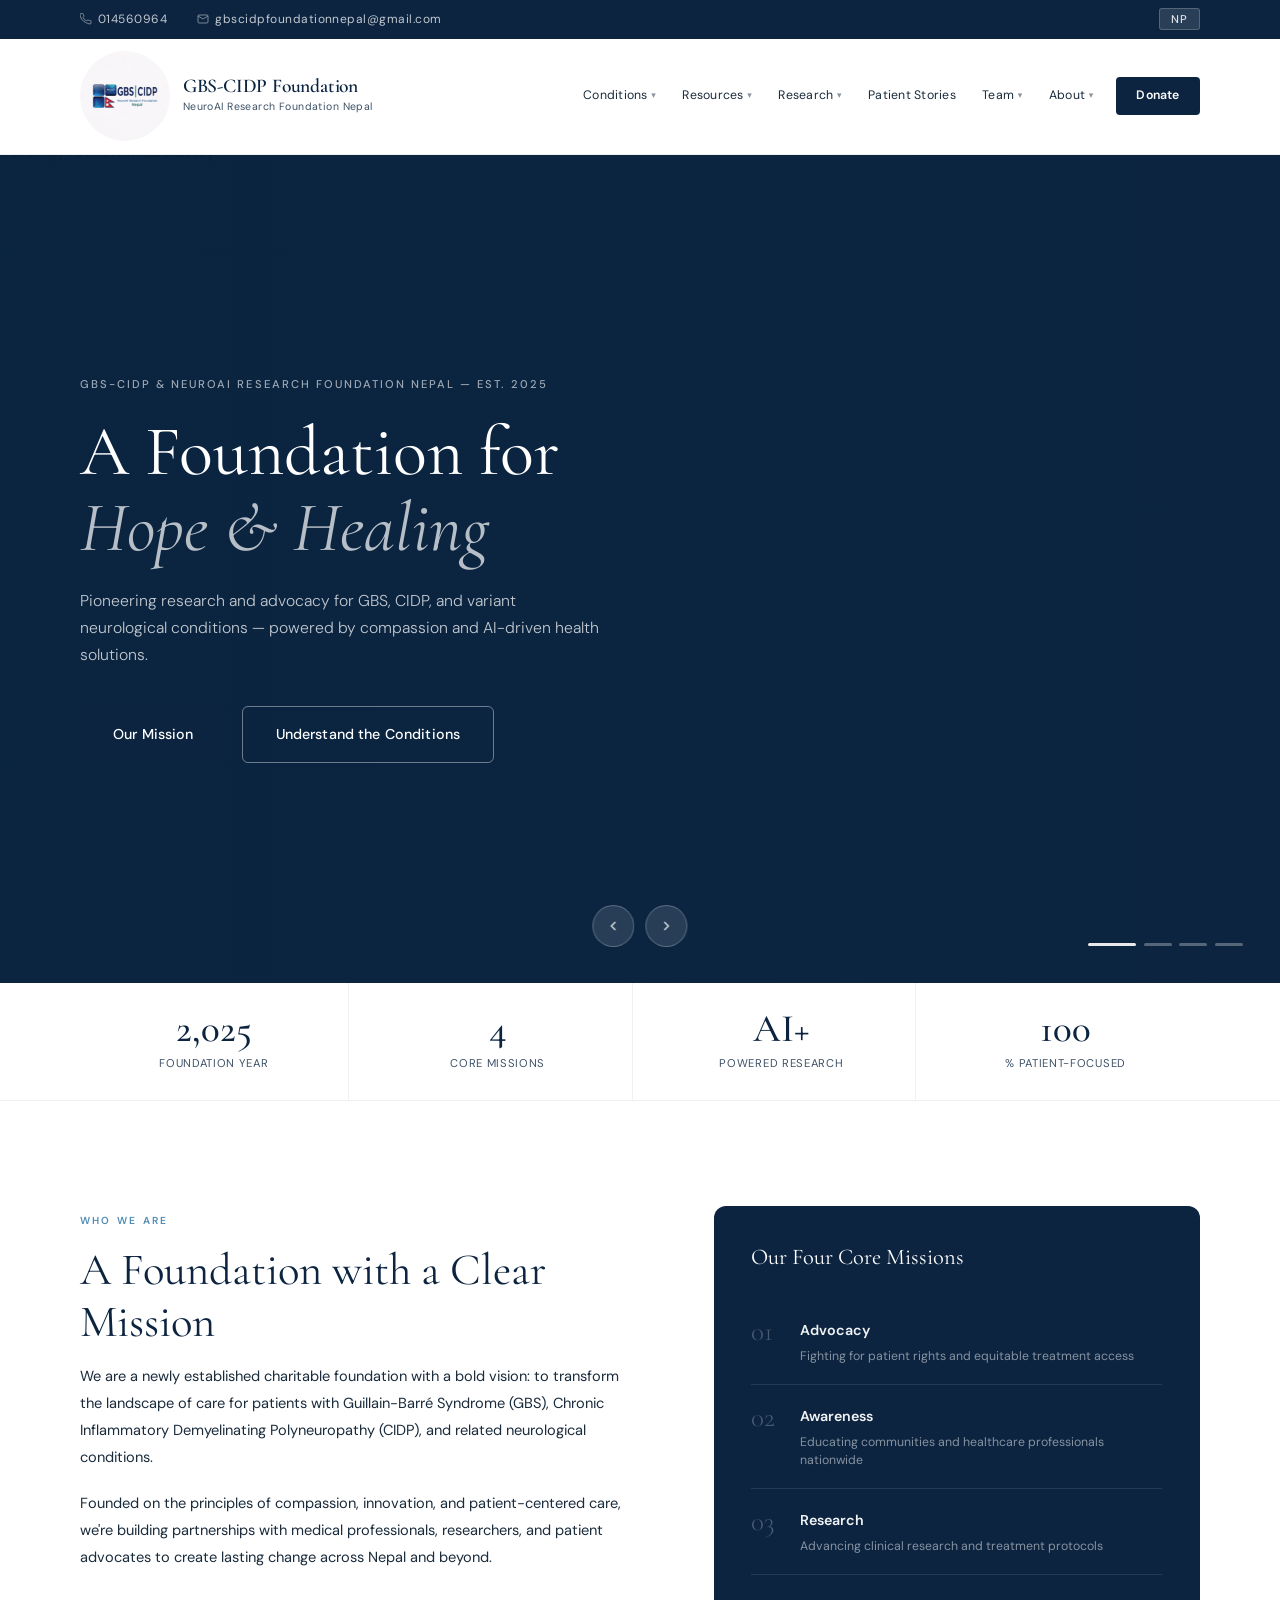
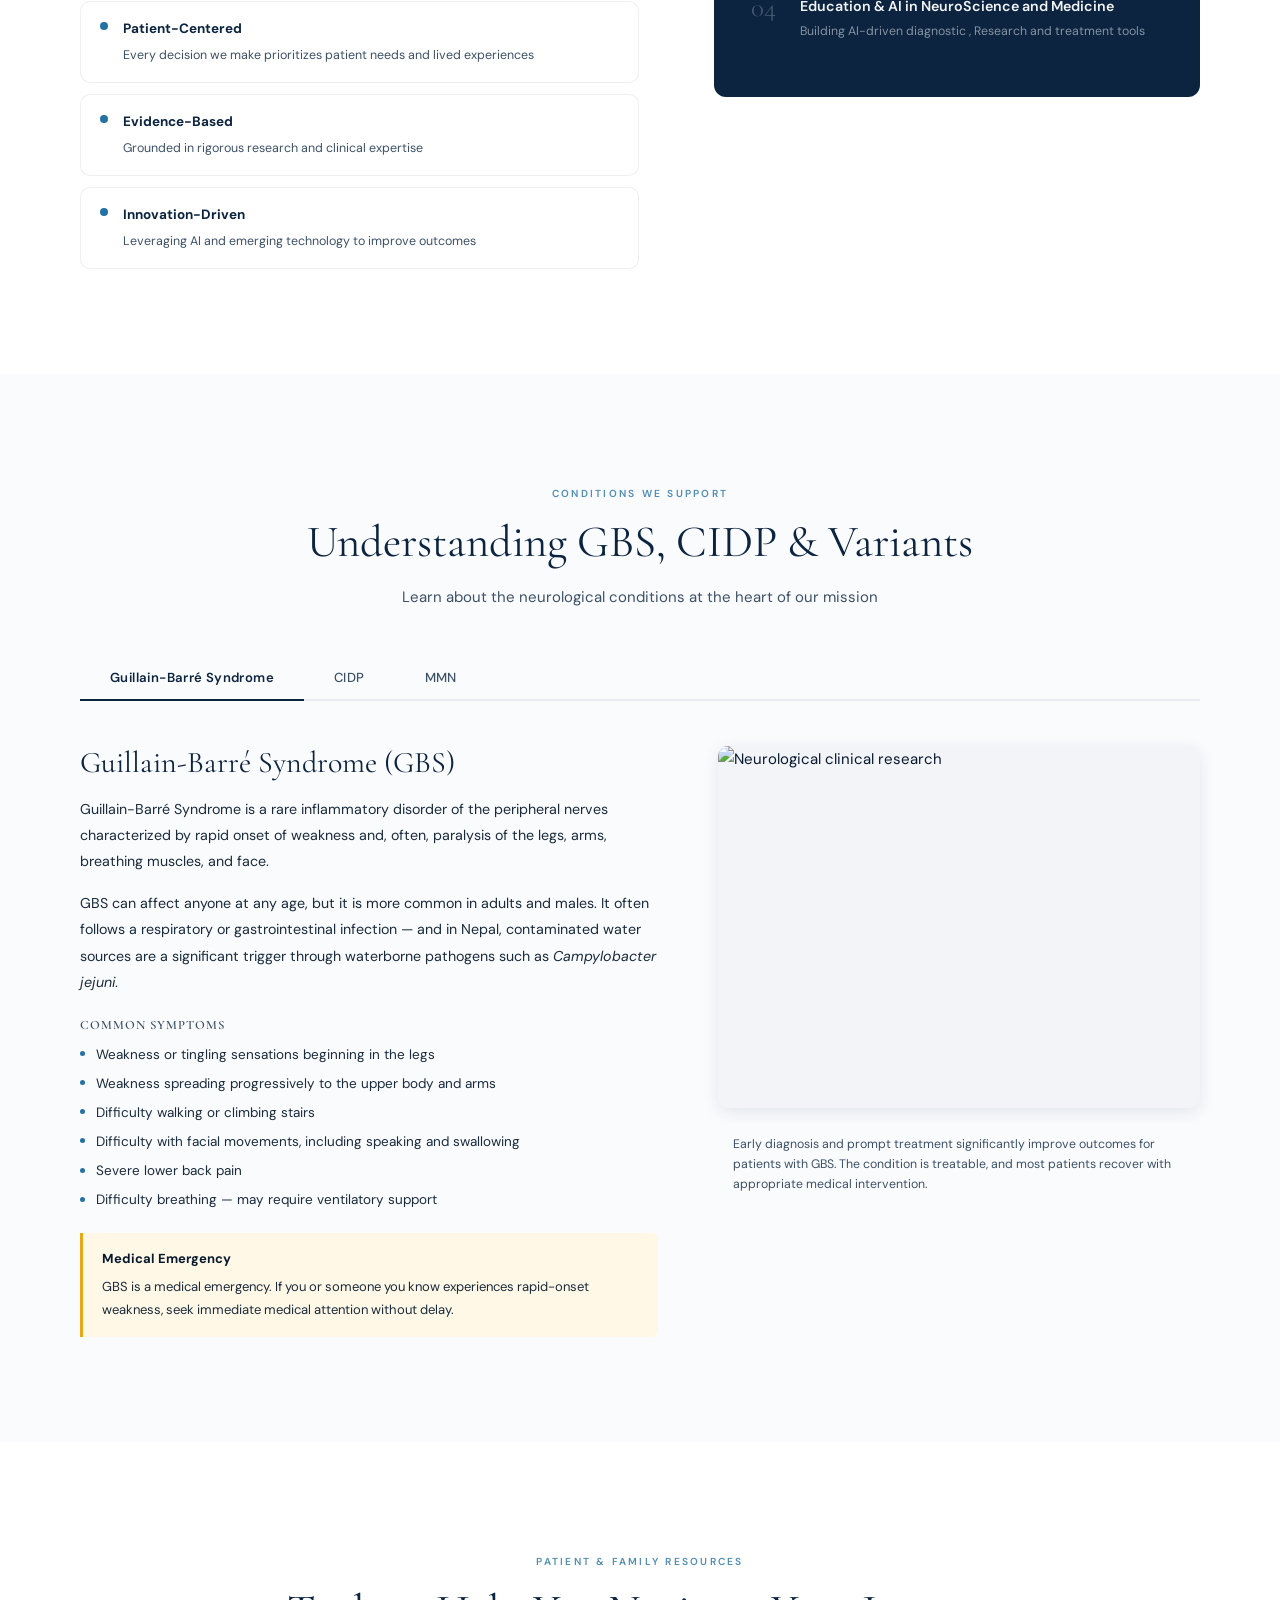
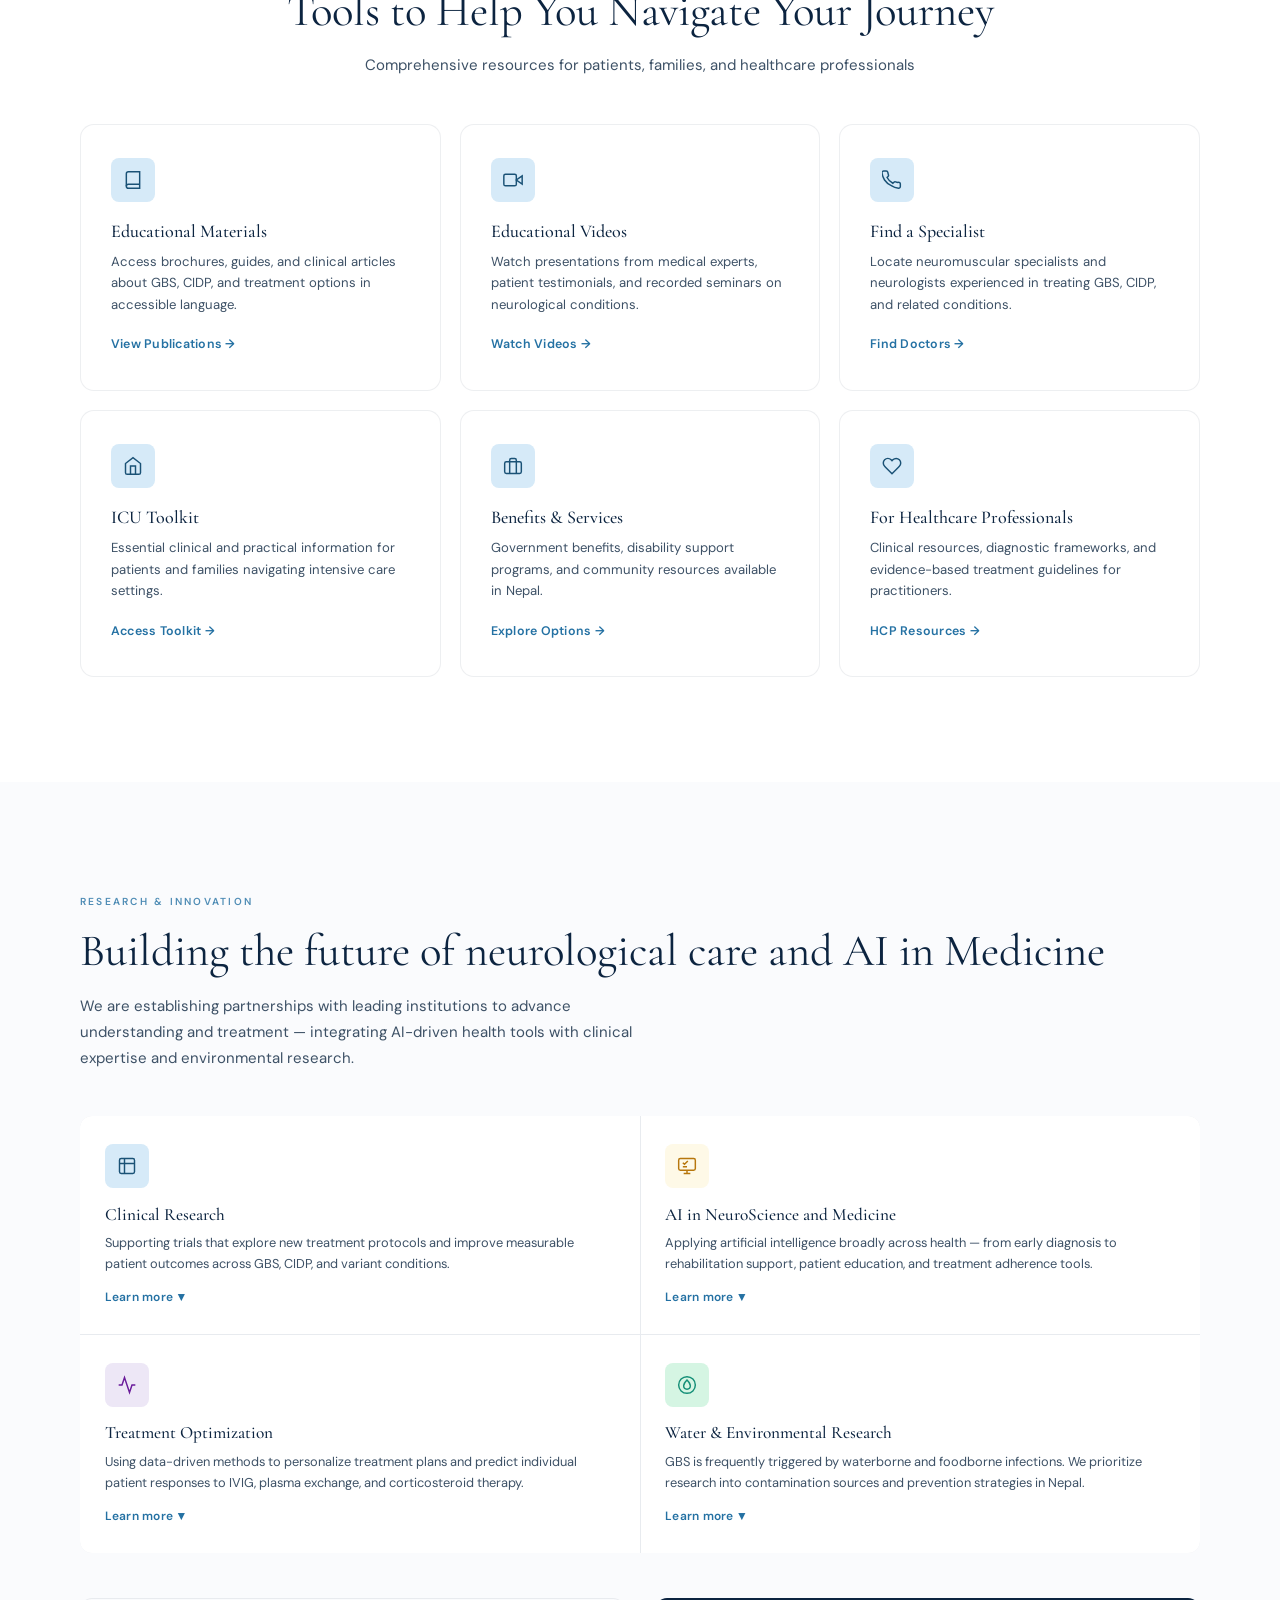
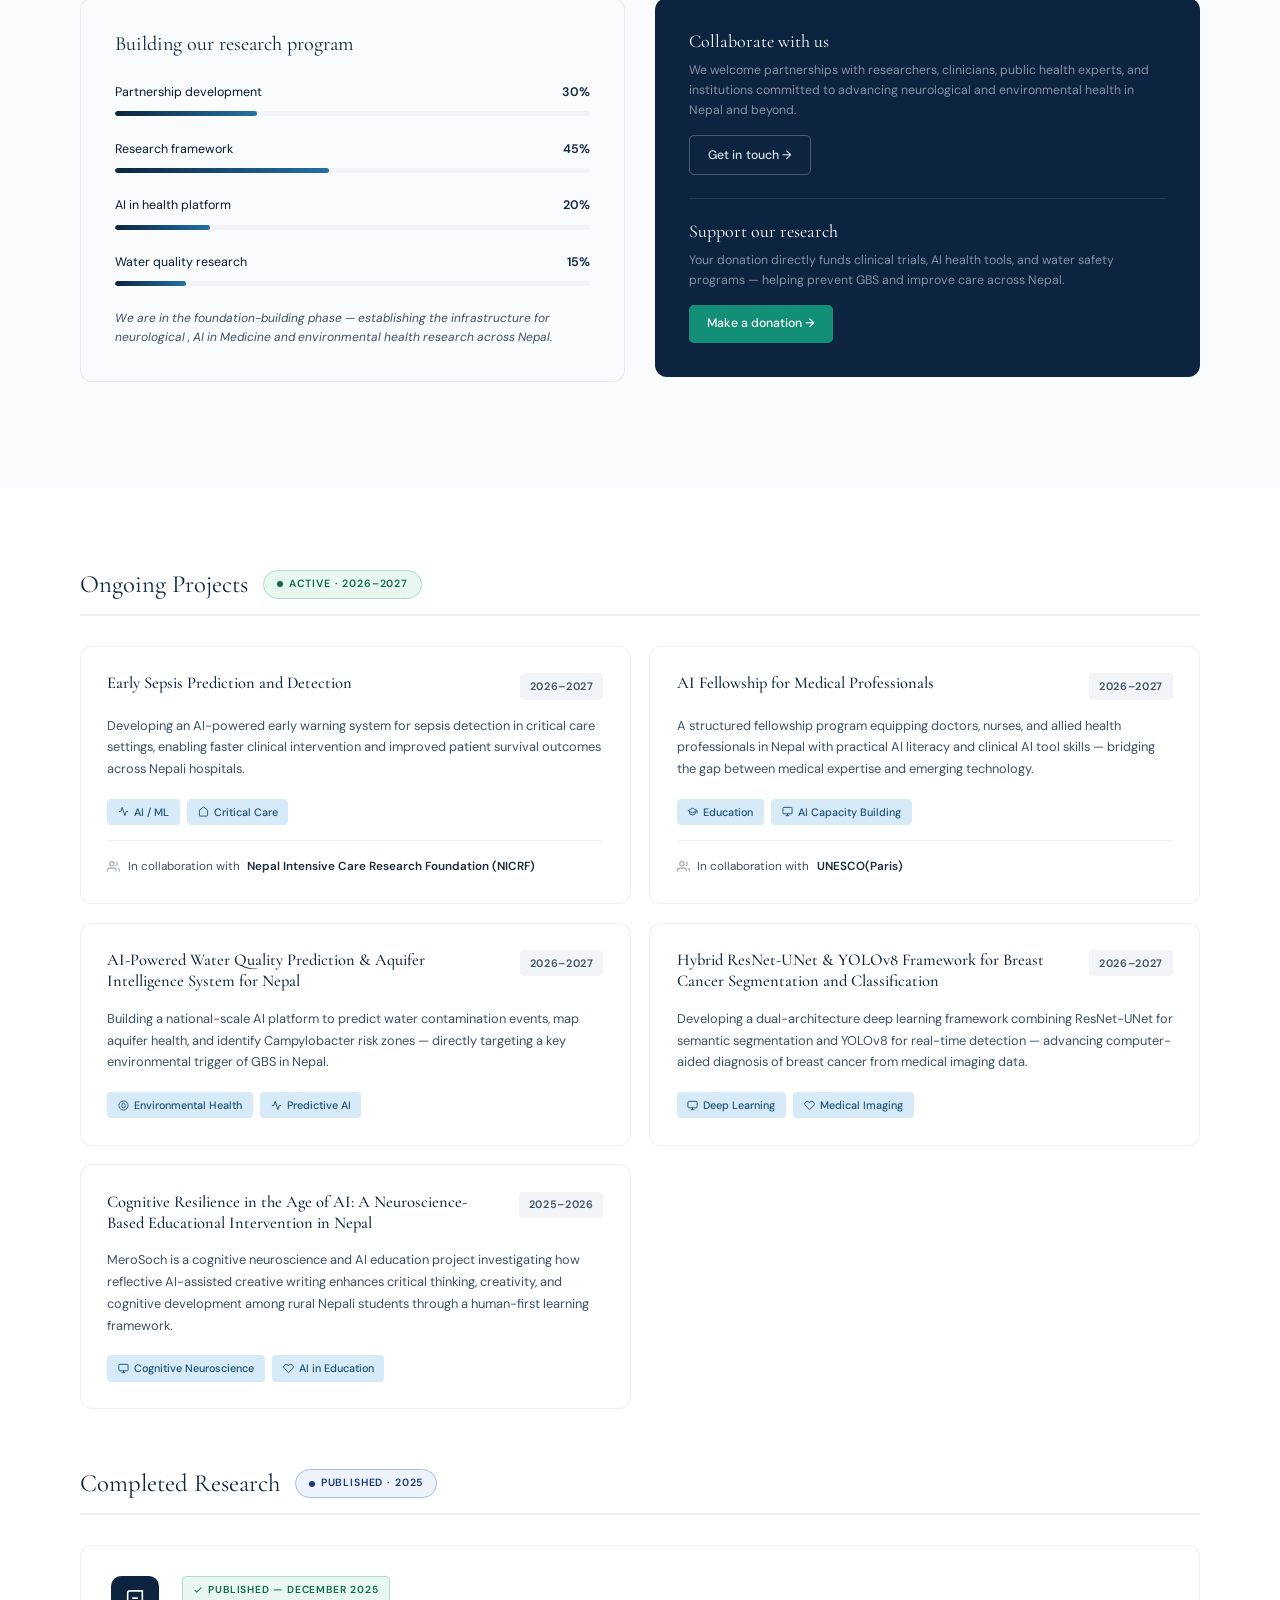
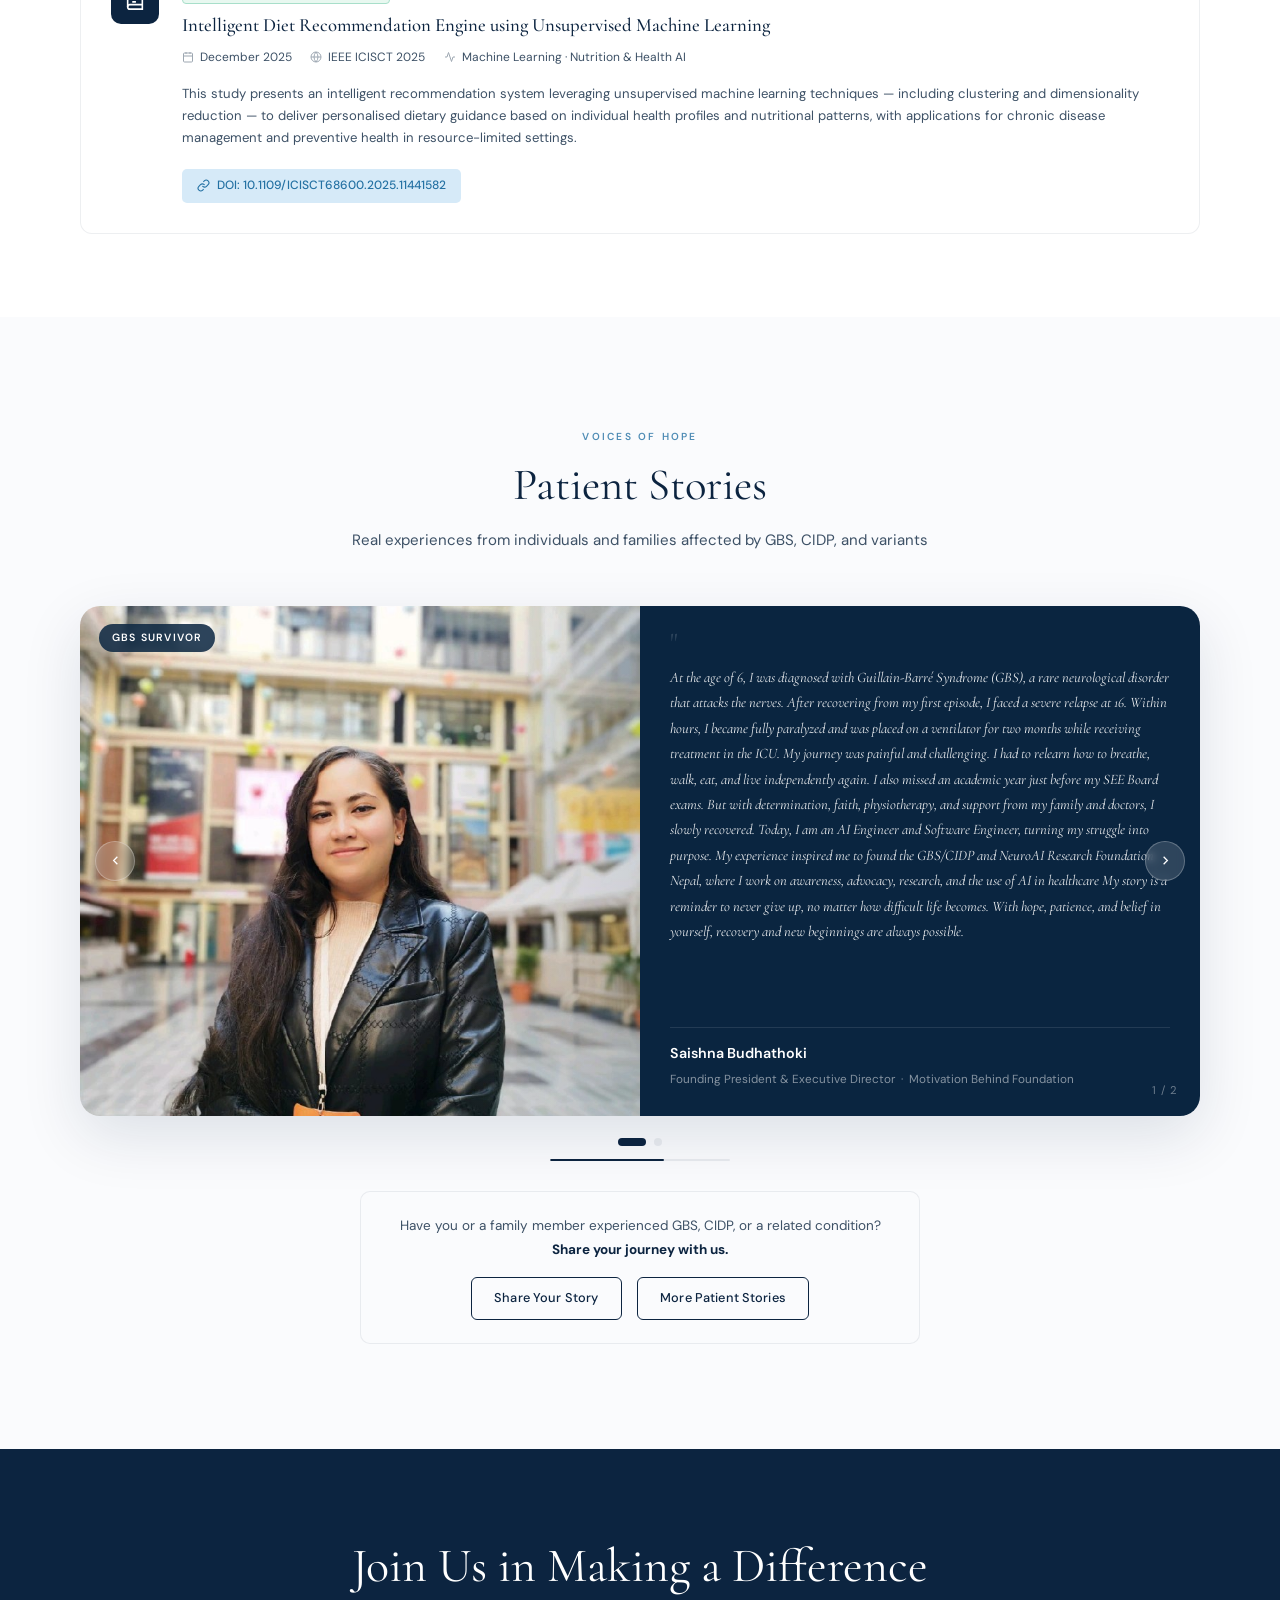
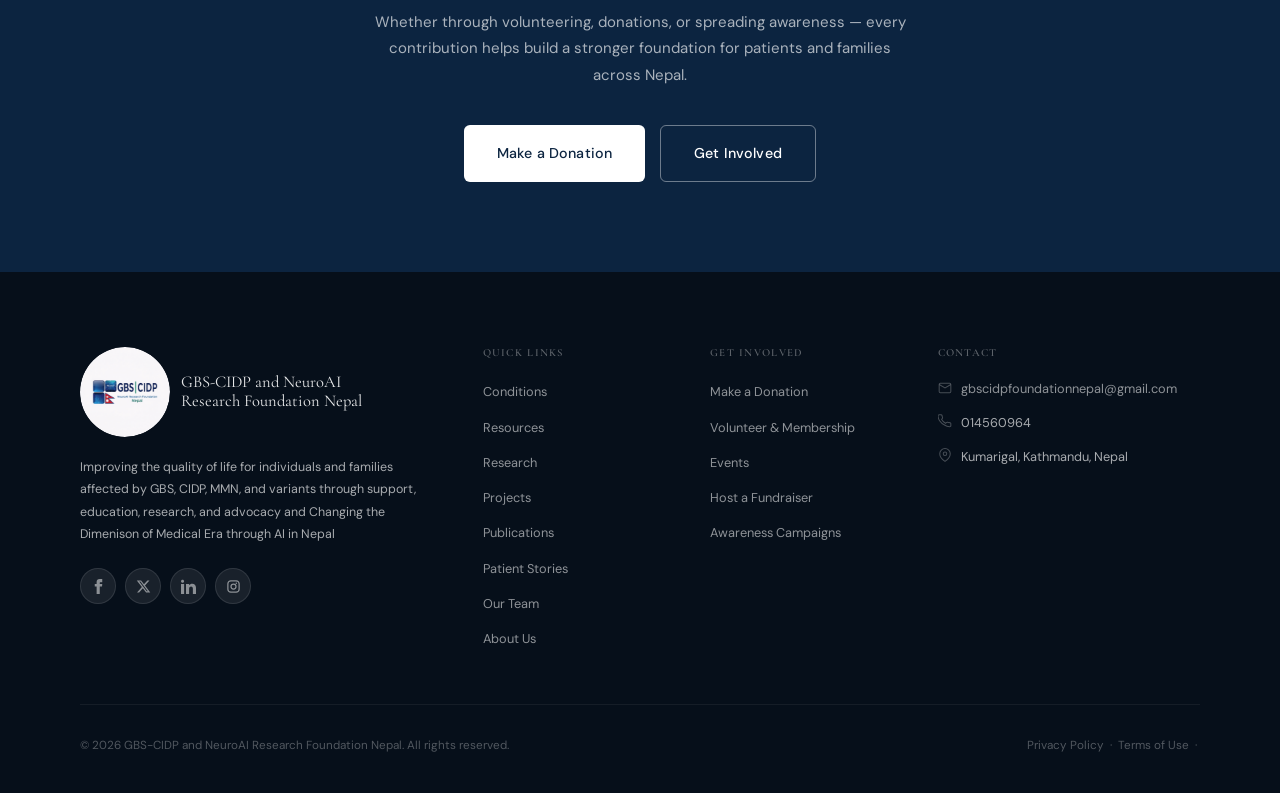
==== commit 9d1683b9: "new struct" ====
--- a/index.html
+++ b/index.html
@@ -3,59 +3,1621 @@
 <head>
     <meta charset="UTF-8">
     <meta name="viewport" content="width=device-width, initial-scale=1.0">
-    <meta name="description" content="GBS-CIDP and NeuroAI Research Foundation Nepal provides support, education, research, and advocacy for patients and families affected by Guillain-Barré Syndrome (GBS), CIDP, and variants.">
-    <title>GBS-CIDP AND NeuroAI Research Foundation | Support, Education, Research & Advocacy</title>
-    <link rel="stylesheet" href="styles.css">
-    <link rel="preconnect" href="https://fonts.googleapis.com">
-    <link rel="preconnect" href="https://fonts.gstatic.com" crossorigin>
-    <link href="https://fonts.googleapis.com/css2?family=Montserrat:wght@300;400;500;600;700;800&family=Open+Sans:wght@300;400;600;700&display=swap" rel="stylesheet">
+
+    <!-- SEO -->
+    <meta
+        name="description"
+        content="GBS-CIDP & NeuroAI Research Foundation Nepal supports awareness, advocacy, education, patient support, and neurological research in Nepal. Founded by Saishna Budhathoki."
+    />
+
+    <meta
+        name="keywords"
+        content="Saishna Budhathoki, GBS Nepal, CIDP Nepal, NeuroAI Research Foundation Nepal, neurological advocacy Nepal, GBS-CIDP Nepal, neurological research Nepal, patient support Nepal"
+    />
+
+    <meta name="author" content="GBS-CIDP & NeuroAI Research Foundation Nepal" />
+
+    <!-- Open Graph -->
+    <meta property="og:title" content="GBS-CIDP & NeuroAI Research Foundation Nepal" />
+    <meta
+        property="og:description"
+        content="Supporting awareness, advocacy, education, patient care, and neurological research in Nepal."
+    />
+    <meta property="og:type" content="website" />
+    <meta property="og:url" content="https://gbsneuroai.com" />
+    <meta property="og:image" content="https://gbsneuroai.com/logo.png" />
+
+    <!-- Twitter -->
+    <meta name="twitter:card" content="summary_large_image" />
+    <meta name="twitter:title" content="GBS-CIDP & NeuroAI Research Foundation Nepal" />
+    <meta
+        name="twitter:description"
+        content="Supporting awareness, advocacy, education, patient care, and neurological research in Nepal."
+    />
+    <meta name="twitter:image" content="https://gbsneuroai.com/logo.png" />
+
+    <title>GBS-CIDP & NeuroAI Research Foundation Nepal</title>
+
+    <!-- Fonts -->
+    <link rel="preconnect" href="https://fonts.googleapis.com" />
+    <link rel="preconnect" href="https://fonts.gstatic.com" crossorigin />
+
+    <link
+        href="https://fonts.googleapis.com/css2?family=Cormorant+Garamond:ital,wght@0,300;0,400;0,500;0,600;0,700;1,300;1,400&family=DM+Sans:wght@300;400;500;600&display=swap"
+        rel="stylesheet"
+    />
+
+    <!-- Structured Data -->
+    <script type="application/ld+json">
+    {
+      "@context": "https://schema.org",
+      "@type": "Organization",
+      "name": "GBS-CIDP & NeuroAI Research Foundation Nepal",
+      "alternateName": [
+        "GBSCIDP Nepal",
+        "GBSCIDP NeuroAI Research Foundation",
+        "GBS CIDP Nepal"
+      ],
+      "url": "https://gbsneuroai.com",
+      "logo": "https://gbsneuroai.com/logo.png",
+
+      "founder": {
+        "@type": "Person",
+        "name": "Saishna Budhathoki",
+        "jobTitle": "Founding Director and Executive Director",
+        "sameAs": [
+          "https://np.linkedin.com/in/er-saishna-budhathoki-807974282"
+        ]
+      },
+
+      "sameAs": [
+        "https://www.facebook.com/profile.php?id=61584876545928",
+        "https://www.instagram.com/gbscidp_nepal/",
+        "https://www.linkedin.com/company/gbs-cidp-research-foundation-nepal"
+      ],
+
+      "description": "GBS-CIDP & NeuroAI Research Foundation Nepal supports patients and families affected by GBS, CIDP, and neurological disorders through advocacy, awareness, education, patient support, and research."
+    }
+    </script>
+
+    <!-- Basic CSS -->
+    <style>
+        * {
+            margin: 0;
+            padding: 0;
+            box-sizing: border-box;
+        }
+
+        body {
+            font-family: 'DM Sans', sans-serif;
+            background-color: #ffffff;
+            color: #111111;
+            line-height: 1.6;
+        }
+
+        h1, h2, h3 {
+            font-family: 'Cormorant Garamond', serif;
+        }
+    </style>
+
 </head>
 <body>
+
+</body>
+</html>
+    <style>
+
+        /* ================= HERO ================= */
+
+.hero {
+    position: relative;
+    min-height: 100vh;
+    display: flex;
+    align-items: center;
+    overflow: hidden;
+}
+
+.hero-slides,
+.hero-slide,
+.hero-slide img {
+    position: absolute;
+    width: 100%;
+    height: 100%;
+    object-fit: cover;
+}
+
+.hero-content {
+    position: relative;
+    z-index: 2;
+    max-width: 700px;
+    padding: 2rem;
+}
+
+.hero-title {
+    font-size: 3rem;
+    line-height: 1.2;
+}
+
+.hero-sub {
+    font-size: 1.1rem;
+    line-height: 1.6;
+}
+
+.hero-actions {
+    display: flex;
+    gap: 1rem;
+    flex-wrap: wrap;
+}
+
+/* ================= STATS ================= */
+
+.stats-grid {
+    display: grid;
+    grid-template-columns: repeat(4, 1fr);
+    gap: 1rem;
+    text-align: center;
+}
+
+/* ================= ABOUT ================= */
+
+.about-grid {
+    display: grid;
+    grid-template-columns: 1.2fr 1fr;
+    gap: 2rem;
+}
+
+.value-list {
+    display: flex;
+    flex-direction: column;
+    gap: 1rem;
+}
+
+.mission-list {
+    display: flex;
+    flex-direction: column;
+    gap: 1rem;
+}
+
+/* ================= TABLET ================= */
+
+@media (max-width: 1024px) {
+
+    .hero-title {
+        font-size: 2.4rem;
+    }
+
+    .hero-sub {
+        font-size: 1rem;
+    }
+
+    .about-grid {
+        grid-template-columns: 1fr;
+    }
+
+    .stats-grid {
+        grid-template-columns: repeat(2, 1fr);
+    }
+}
+
+/* ================= MOBILE ================= */
+
+@media (max-width: 768px) {
+
+    .hero {
+        min-height: 90vh;
+    }
+
+    .hero-content {
+        padding: 1.5rem;
+    }
+
+    .hero-title {
+        font-size: 2rem;
+    }
+
+    .hero-sub {
+        font-size: 0.95rem;
+    }
+
+    .hero-actions {
+        flex-direction: column;
+        align-items: flex-start;
+    }
+
+    .stats-grid {
+        grid-template-columns: repeat(2, 1fr);
+    }
+
+    .about-content p {
+        font-size: 0.9rem;
+    }
+}
+
+/* ================= SMALL MOBILE ================= */
+
+@media (max-width: 480px) {
+
+    .hero-content {
+        padding: 1rem;
+    }
+
+    .hero-title {
+        font-size: 1.6rem;
+    }
+
+    .hero-sub {
+        font-size: 0.85rem;
+        line-height: 1.5;
+    }
+
+    .hero-eyebrow {
+        font-size: 0.7rem;
+    }
+
+    .stats-grid {
+        grid-template-columns: 1fr;
+    }
+
+    .stat-value {
+        font-size: 1.4rem;
+    }
+
+    .stat-label {
+        font-size: 0.75rem;
+    }
+
+    .section-title {
+        font-size: 1.5rem;
+    }
+
+    .value-item p,
+    .mission-info p {
+        font-size: 0.8rem;
+    }
+}
+
+/* ================= EXTRA SMALL DEVICES ================= */
+
+@media (max-width: 360px) {
+
+    .hero-title {
+        font-size: 1.4rem;
+    }
+
+    .hero-sub {
+        font-size: 0.8rem;
+    }
+
+    .hero-actions a {
+        width: 100%;
+        text-align: center;
+        font-size: 0.8rem;
+    }
+
+    .section-title {
+        font-size: 1.3rem;
+    }
+
+    .stat-value {
+        font-size: 1.2rem;
+    }
+
+    .stat-label {
+        font-size: 0.7rem;
+    }
+}
+        /* ============================================
+           RESET & VARIABLES
+        ============================================ */
+        *, *::before, *::after { margin: 0; padding: 0; box-sizing: border-box; }
+
+        :root {
+            --blue-deep:     #0C2440;
+            --blue-mid:     #1A5276;
+            --blue-bright:  #2471A3;
+            --blue-pale:    #D6EAF8;
+            --teal:         #148F77;
+            --warm-white:    #FAFBFD;
+            --off-white:      #F2F4F8;
+           --text-dark: #08192E;
+            --text-mid : #1A2B3C; 
+            --text-light: #3D5166;
+            --white:        #FFFFFF;
+            --border:       rgba(10,37,64,0.07);
+
+            --font-display: 'Cormorant Garamond', Georgia, serif;
+            --font-body:    'DM Sans', system-ui, sans-serif;
+
+            --transition: 0.35s cubic-bezier(0.4,0,0.2,1);
+            --shadow-sm:  0 1px 3px rgba(10,37,64,0.08);
+            --shadow-md:  0 4px 16px rgba(10,37,64,0.1);
+            --shadow-lg:  0 12px 40px rgba(10,37,64,0.15);
+        }
+
+        html { scroll-behavior: smooth; font-size: 15px; }
+
+        body {
+            font-family: var(--font-body);
+            color: var(--text-dark);
+            background: var(--white);
+            line-height: 1.75;
+            overflow-x: hidden;
+        }
+
+        h1,h2,h3,h4,h5 {
+            font-family: var(--font-display);
+            line-height: 1.15;
+            color: var(--blue-deep);
+        }
+
+        a { color: var(--blue-bright); text-decoration: none; transition: var(--transition); }
+        img { max-width: 100%; height: auto; display: block; }
+
+        .container {
+            max-width: 1180px;
+            margin: 0 auto;
+            padding: 0 2rem;
+        }
+
+        /* ============================================
+           TOP BAR
+        ============================================ */
+        .top-bar {
+            background: var(--blue-deep);
+            color: rgba(255,255,255,0.75);
+            font-size: 0.8rem;
+            letter-spacing: 0.04em;
+            padding: 0.55rem 0;
+        }
+        .top-bar .container {
+            display: flex;
+            justify-content: space-between;
+            align-items: center;
+        }
+        .top-bar-left { display: flex; gap: 2rem; }
+        .top-bar-left span { display: flex; align-items: center; gap: 0.4rem; }
+        .top-bar svg { opacity: 0.6; }
+        .lang-btn {
+            background: rgba(255,255,255,0.12);
+            border: 1px solid rgba(255,255,255,0.2);
+            color: rgba(255,255,255,0.85);
+            padding: 0.2rem 0.75rem;
+            border-radius: 3px;
+            font-size: 0.75rem;
+            font-weight: 500;
+            letter-spacing: 0.08em;
+            cursor: pointer;
+            font-family: var(--font-body);
+            transition: var(--transition);
+        }
+        .lang-btn:hover { background: rgba(255,255,255,0.2); color: #fff; }
+
+        /* ============================================
+           NAVIGATION
+        ============================================ */
+        .navbar {
+            background: var(--white);
+            border-bottom: 1px solid var(--border);
+            position: sticky;
+            top: 0;
+            z-index: 1000;
+            transition: box-shadow var(--transition);
+        }
+        .navbar.scrolled { box-shadow: var(--shadow-md); }
+        .nav-wrapper {
+            display: flex;
+            align-items: center;
+            justify-content: space-between;
+            padding: 0.85rem 0;
+        }
+        .logo {
+            display: flex;
+            align-items: center;
+            gap: 0.85rem;
+            color: var(--blue-deep);
+        }
+        .logo-mark {
+            width: 90px; height: 90px;
+            border-radius: 50%;
+            overflow: hidden;
+            flex-shrink: 0;
+        }
+        .logo-mark svg { width: 24px; height: 24px; }
+        .logo-title {
+            font-family: var(--font-display);
+            font-size: 1.3rem;
+            font-weight: 600;
+            letter-spacing: -0.01em;
+            line-height: 1.1;
+        }
+        .logo-sub {
+            font-size: 0.7rem;
+            color: var(--text-light);
+            letter-spacing: 0.04em;
+            font-weight: 400;
+        }
+
+        .nav-menu { display: flex; list-style: none; gap: 0.25rem; align-items: center; }
+        .nav-menu > li > a {
+            color: var(--text-mid);
+            font-size: 0.82rem;
+            font-weight: 400;
+            padding: 0.5rem 0.75rem;
+            letter-spacing: 0.02em;
+            border-radius: 4px;
+            transition: var(--transition);
+            display: flex; align-items: center; gap: 0.25rem;
+        }
+        .nav-menu > li > a:hover { color: var(--blue-deep); background: var(--warm-white); }
+        .nav-menu .arrow { font-size: 0.6rem; opacity: 0.5; transition: transform var(--transition); }
+        .dropdown { position: relative; }
+        .dropdown:hover .arrow { transform: rotate(180deg); }
+        .dropdown-menu {
+            position: absolute; top: calc(100% + 0.5rem); left: 0;
+            background: var(--white);
+            border: 1px solid var(--border);
+            border-radius: 8px;
+            box-shadow: var(--shadow-lg);
+            padding: 0.5rem;
+            min-width: 230px;
+            list-style: none;
+            opacity: 0; visibility: hidden;
+            transform: translateY(-6px);
+            transition: var(--transition);
+        }
+        .dropdown:hover .dropdown-menu { opacity: 1; visibility: visible; transform: translateY(0); }
+        .dropdown-menu a {
+            display: block;
+            padding: 0.55rem 0.85rem;
+            font-size: 0.85rem;
+            color: var(--text-mid);
+            border-radius: 5px;
+            transition: var(--transition);
+        }
+        .dropdown-menu a:hover { background: var(--warm-white); color: var(--blue-deep); }
+        .dropdown-menu .menu-section-label {
+            display: block;
+            padding: 0.6rem 0.85rem 0.3rem;
+            font-size: 0.68rem;
+            font-weight: 600;
+            letter-spacing: 0.1em;
+            text-transform: uppercase;
+            color: var(--text-light);
+            margin-top: 0.25rem;
+        }
+        .dropdown-menu .menu-divider {
+            height: 1px;
+            background: var(--border);
+            margin: 0.4rem 0.5rem;
+        }
+
+        .btn-donate-nav {
+            background: var(--blue-deep);
+            color: var(--white) !important;
+            padding: 0.55rem 1.35rem !important;
+            border-radius: 5px;
+            font-weight: 600 !important;
+            letter-spacing: 0.02em;
+            margin-left: 0.5rem;
+        }
+        .btn-donate-nav:hover { background: var(--blue-mid) !important; transform: none; }
+
+        .mobile-toggle {
+            display: none;
+            flex-direction: column;
+            gap: 5px;
+            background: none;
+            border: none;
+            cursor: pointer;
+            padding: 0.4rem;
+        }
+        .mobile-toggle span {
+            width: 22px; height: 2px;
+            background: var(--blue-deep);
+            border-radius: 2px;
+            transition: var(--transition);
+        }
+
+        /* ============================================
+           HERO — IMAGE SLIDER
+        ============================================ */
+        .hero {
+            position: relative;
+            height: 92vh;
+            min-height: 600px;
+            max-height: 850px;
+            overflow: hidden;
+            background: var(--blue-deep);
+        }
+
+        .hero-slides { position: absolute; inset: 0; }
+        .hero-slide {
+            position: absolute; inset: 0;
+            opacity: 0;
+            transition: opacity 1.2s ease;
+        }
+        .hero-slide.active { opacity: 1; }
+
+        .hero-slide img {
+            width: 100%; height: 100%;
+            object-fit: cover;
+            object-position: center;
+            filter: brightness(0.45) saturate(0.7);
+            transform: scale(1);
+            transition: transform 8s ease-out;
+        }
+        .hero-slide.active img { transform: scale(1.04); }
+
+        .hero-overlay {
+            position: absolute; inset: 0;
+            background: linear-gradient(
+                to right,
+                rgba(10,37,64,0.8) 0%,
+                rgba(10,37,64,0.4) 60%,
+                transparent 100%
+            );
+        }
+
+        .hero-content {
+            position: absolute; inset: 0;
+            display: flex; flex-direction: column;
+            justify-content: center;
+            padding: 0 2rem;
+            max-width: 1180px;
+            margin: 0 auto;
+            left: 50%; transform: translateX(-50%);
+            width: 100%;
+        }
+        .hero-eyebrow {
+            font-size: 0.75rem;
+            letter-spacing: 0.18em;
+            text-transform: uppercase;
+            color: rgba(255,255,255,0.6);
+            margin-bottom: 1.25rem;
+            font-family: var(--font-body);
+            font-weight: 500;
+            opacity: 0;
+            animation: slideUp 0.8s 0.3s ease forwards;
+        }
+        .hero-title {
+            font-family: var(--font-display);
+            font-size: clamp(2.8rem, 5.5vw, 5rem);
+            font-weight: 400;
+            color: var(--white);
+            line-height: 1.08;
+            max-width: 680px;
+            margin-bottom: 1.5rem;
+            opacity: 0;
+            animation: slideUp 0.8s 0.5s ease forwards;
+        }
+        .hero-title em { font-style: italic; color: rgba(255,255,255,0.7); }
+        .hero-sub {
+            font-size: 1.05rem;
+            color: rgba(255,255,255,0.75);
+            max-width: 520px;
+            line-height: 1.7;
+            margin-bottom: 2.5rem;
+            font-weight: 300;
+            opacity: 0;
+            animation: slideUp 0.8s 0.7s ease forwards;
+        }
+        .hero-actions {
+            display: flex; gap: 1rem; flex-wrap: wrap;
+            opacity: 0;
+            animation: slideUp 0.8s 0.9s ease forwards;
+        }
+        @keyframes slideUp {
+            from { opacity: 0; transform: translateY(20px); }
+            to   { opacity: 1; transform: translateY(0); }
+        }
+
+        .slider-controls {
+            position: absolute;
+            bottom: 2.5rem; right: 2.5rem;
+            display: flex; gap: 0.5rem; z-index: 10;
+        }
+        .slider-dot {
+            width: 28px; height: 3px;
+            background: rgba(255,255,255,0.3);
+            border: none; cursor: pointer;
+            transition: var(--transition);
+            border-radius: 2px;
+        }
+        .slider-dot.active { background: rgba(255,255,255,0.9); width: 48px; }
+
+        .slider-arrows {
+            position: absolute;
+            bottom: 2.4rem; left: 50%; transform: translateX(-50%);
+            display: flex; gap: 0.75rem; z-index: 10;
+        }
+        .slider-arrow {
+            width: 42px; height: 42px;
+            background: rgba(255,255,255,0.12);
+            border: 1px solid rgba(255,255,255,0.25);
+            color: rgba(255,255,255,0.85);
+            border-radius: 50%;
+            display: flex; align-items: center; justify-content: center;
+            cursor: pointer;
+            transition: var(--transition);
+            backdrop-filter: blur(4px);
+        }
+        .slider-arrow:hover { background: rgba(255,255,255,0.25); color: #fff; }
+        .slider-arrow svg { width: 16px; height: 16px; }
+
+        /* ============================================
+           STATS BAR
+        ============================================ */
+        .stats-bar {
+            background: var(--white);
+            border-bottom: 1px solid var(--border);
+        }
+        .stats-grid {
+            display: grid;
+            grid-template-columns: repeat(4, 1fr);
+        }
+        .stat-item {
+            padding: 1.75rem 1.5rem;
+            text-align: center;
+            border-right: 1px solid var(--border);
+        }
+        .stat-item:last-child { border-right: none; }
+        .stat-value {
+            font-family: var(--font-display);
+            font-size: 2.6rem;
+            font-weight: 500;
+            color: var(--blue-deep);
+            line-height: 1;
+        }
+        .stat-label {
+            font-size: 0.75rem;
+            color: var(--text-light);
+            letter-spacing: 0.06em;
+            text-transform: uppercase;
+            margin-top: 0.4rem;
+        }
+
+        /* ============================================
+           BUTTONS
+        ============================================ */
+        .btn {
+            display: inline-flex;
+            align-items: center; gap: 0.4rem;
+            padding: 0.8rem 1.85rem;
+          border-radius: 6px;
+            font-weight: 500;
+            font-size: 0.9rem;
+            letter-spacing: 0.01em;
+            transition: var(--transition);
+            border: none; cursor: pointer;
+            font-family: var(--font-body);
+        }
+        .btn-primary { background: var(--blue-deep); color: var(--white); }
+        .btn-primary:hover { background: var(--blue-mid); color: var(--white); transform: translateY(-1px); box-shadow: 0 6px 20px rgba(10,37,64,0.25); }
+        .btn-ghost { background: transparent; color: var(--white); border: 1px solid rgba(255,255,255,0.4); }
+        .btn-ghost:hover { background: rgba(255,255,255,0.1); color: var(--white); border-color: rgba(255,255,255,0.7); }
+        .btn-outline-dark { background: transparent; color: var(--blue-deep); border: 1.5px solid var(--blue-deep); }
+        .btn-outline-dark:hover { background: var(--blue-deep); color: var(--white); }
+        .btn-lg { padding: 1rem 2.2rem; font-size: 0.95rem; }
+
+        /* ============================================
+           SECTION DEFAULTS
+        ============================================ */
+        .section { padding: 7rem 0; }
+        .section-alt { background: #FAFBFD; }
+
+        .section-tag {
+            display: inline-block;
+           font-size: 0.68rem;
+            font-weight: 600;
+          letter-spacing: 0.22em;
+          opacity: 0.8;
+            text-transform: uppercase;
+            color: var(--blue-bright);
+            margin-bottom: 1rem;
+        }
+        .section-title {
+            font-family: var(--font-display);
+            font-size: clamp(2rem, 3.5vw, 3rem);
+            font-weight: 400;
+            color: var(--blue-deep);
+            margin-bottom: 1rem;
+        }
+        .section-sub {
+            font-size: 1rem;
+            color: var(--text-light);
+            max-width: 580px;
+            line-height: 1.75;
+        }
+        .section-header-center { text-align: center; }
+        .section-header-center .section-sub { margin: 0 auto; }
+
+        /* ============================================
+           ABOUT SECTION
+        ============================================ */
+        .about-grid {
+            display: grid;
+            grid-template-columns: 1.15fr 1fr;
+            gap: 5rem;
+            align-items: start;
+        }
+        .about-content p {
+            color: var(--text-mid);
+            line-height: 1.85;
+            margin-bottom: 1.25rem;
+            font-size: 0.975rem;
+        }
+        .value-list { margin-top: 2rem; display: flex; flex-direction: column; gap: 0.75rem; }
+        .value-item {
+            display: flex; gap: 1rem; align-items: flex-start;
+            padding: 1rem 1.25rem;
+            background: var(--white);
+            border: 1px solid var(--border);
+            border-radius: 10px;
+            transition: var(--transition);
+        }
+        .value-item:hover { border-color: var(--blue-bright); box-shadow: var(--shadow-sm); }
+        .value-dot {
+            width: 8px; height: 8px;
+            background: var(--blue-bright);
+            border-radius: 50%;
+            flex-shrink: 0;
+            margin-top: 0.35rem;
+        }
+        .value-item strong { display: block; font-size: 0.9rem; color: var(--blue-deep); margin-bottom: 0.2rem; }
+        .value-item p { margin: 0; font-size: 0.83rem; color: var(--text-light); }
+
+        .mission-card {
+            background: var(--blue-deep);
+            color: var(--white);
+            border-radius: 12px;
+            padding: 2.5rem;
+            position: sticky;
+            top: 90px;
+        }
+        .mission-card h4 {
+            font-family: var(--font-display);
+            font-size: 1.5rem;
+            font-weight: 400;
+            color: var(--white);
+            margin-bottom: 2rem;
+        }
+        .mission-list { list-style: none; display: flex; flex-direction: column; gap: 0; }
+        .mission-list li {
+            display: flex; gap: 1.25rem; align-items: flex-start;
+            padding: 1.25rem 0;
+            border-bottom: 1px solid rgba(255,255,255,0.1);
+        }
+        .mission-list li:last-child { border-bottom: none; }
+        .mission-num {
+            font-family: var(--font-display);
+            font-size: 1.8rem;
+            font-weight: 300;
+            color: rgba(255,255,255,0.25);
+            line-height: 1;
+            flex-shrink: 0;
+            min-width: 2rem;
+        }
+        .mission-info strong { display: block; font-size: 0.95rem; font-weight: 600; color: rgba(255,255,255,0.95); margin-bottom: 0.25rem; }
+        .mission-info p { margin: 0; font-size: 0.82rem; color: rgba(255,255,255,0.5); line-height: 1.5; }
+
+        /* ============================================
+           CONDITIONS SECTION
+        ============================================ */
+        .tab-buttons {
+            display: flex; gap: 0; border-bottom: 2px solid var(--border);
+            margin-bottom: 3rem;
+        }
+        .tab-button {
+            padding: 0.9rem 2rem;
+            background: none; border: none;
+            font-family: var(--font-body);
+            font-size: 0.875rem; font-weight: 500;
+            color: var(--text-light);
+            cursor: pointer;
+            position: relative;
+            transition: var(--transition);
+            letter-spacing: 0.03em;
+        }
+        .tab-button::after {
+            content: '';
+            position: absolute; bottom: -2px; left: 0; right: 0;
+            height: 2px; background: var(--blue-deep);
+            transform: scaleX(0);
+            transition: transform var(--transition);
+        }
+        .tab-button:hover { color: var(--blue-deep); }
+        .tab-button.active { color: var(--blue-deep); font-weight: 600; }
+        .tab-button.active::after { transform: scaleX(1); }
+
+        .tab-pane { display: none; animation: fadeIn 0.4s ease; }
+        .tab-pane.active { display: block; }
+        @keyframes fadeIn { from { opacity: 0; } to { opacity: 1; } }
+
+        .condition-content {
+            display: grid;
+            grid-template-columns: 1.2fr 1fr;
+            gap: 4rem;
+            align-items: start;
+        }
+        .condition-text h3 {
+            font-family: var(--font-display);
+            font-size: 2rem; font-weight: 400;
+            margin-bottom: 1rem;
+        }
+        .condition-text p {
+            color: var(--text-mid); line-height: 1.85; font-size: 0.95rem;
+            margin-bottom: 1rem;
+        }
+        .condition-text h4 {
+            font-size: 0.85rem; font-weight: 600;
+            letter-spacing: 0.08em; text-transform: uppercase;
+            color: var(--text-light);
+            margin: 1.5rem 0 0.75rem;
+        }
+        .symptom-list, .treatment-list {
+            list-style: none; display: flex; flex-direction: column; gap: 0.5rem;
+        }
+        .symptom-list li, .treatment-list li {
+            display: flex; align-items: flex-start; gap: 0.75rem;
+            font-size: 0.9rem; color: var(--text-mid); line-height: 1.6;
+        }
+        .symptom-list li::before {
+            content: '';
+            width: 5px; height: 5px; background: var(--blue-bright);
+            border-radius: 50%; flex-shrink: 0; margin-top: 0.5rem;
+        }
+        .info-box {
+            background: #FFF8E7;
+            border-left: 3px solid #E6A817;
+            padding: 1rem 1.25rem;
+            border-radius: 0 6px 6px 0;
+            margin-top: 1.5rem;
+            font-size: 0.87rem;
+            color: var(--text-mid);
+        }
+        .info-box.success { background: #EAF7F0; border-color: var(--teal); }
+        .info-box strong { display: block; margin-bottom: 0.35rem; color: var(--text-dark); }
+
+        .condition-visual { position: sticky; top: 90px; }
+        .clinical-img-wrap {
+            border-radius: 10px;
+            overflow: hidden;
+            aspect-ratio: 4/3;
+            background: var(--off-white);
+            box-shadow: var(--shadow-md);
+        }
+        .clinical-img-wrap img {
+            width: 100%; height: 100%;
+            object-fit: cover;
+            transition: transform 0.6s ease;
+        }
+        .clinical-img-wrap:hover img { transform: scale(1.03); }
+        .visual-caption {
+            margin-top: 1rem;
+            padding: 0.85rem 1rem;
+            background: var(--warm-white);
+            border-radius: 6px;
+            font-size: 0.82rem;
+            color: var(--text-light);
+            line-height: 1.6;
+        }
+
+        /* ============================================
+           RESOURCES SECTION
+        ============================================ */
+        .resources-grid {
+            display: grid;
+            grid-template-columns: repeat(3, 1fr);
+            gap: 1.25rem;
+            margin-top: 3rem;
+        }
+        .resource-card {
+            background: var(--white);
+            border: 1px solid var(--border);
+            border-radius: 14px;
+            padding: 2.25rem 2rem;
+            transition: var(--transition);
+            display: flex; flex-direction: column;
+        }
+        .resource-card:hover {
+            border-color: var(--blue-bright);
+            box-shadow: var(--shadow-md);
+            transform: translateY(-3px);
+        }
+        .resource-icon {
+            width: 44px; height: 44px;
+            background: var(--blue-pale);
+            border-radius: 8px;
+            display: flex; align-items: center; justify-content: center;
+            margin-bottom: 1.25rem;
+        }
+        .resource-icon svg { width: 20px; height: 20px; color: var(--blue-mid); }
+        .resource-card h3 { font-family: var(--font-display); font-size: 1.2rem; font-weight: 500; margin-bottom: 0.6rem; }
+        .resource-card p { font-size: 0.875rem; color: var(--text-light); flex-grow: 1; margin-bottom: 1.25rem; line-height: 1.65; }
+        .card-link { font-size: 0.83rem; font-weight: 600; color: var(--blue-bright); letter-spacing: 0.02em; }
+        .card-link:hover { color: var(--blue-deep); }
+
+        /* ============================================
+           RESEARCH SECTION
+        ============================================ */
+        .research-card-grid {
+            display: grid;
+            grid-template-columns: repeat(2, 1fr);
+            gap: 1px;
+            background: var(--border);
+            border-radius: 12px;
+            overflow: hidden;
+            margin-bottom: 3rem;
+        }
+        .research-card {
+            background: var(--white);
+            padding: 1.85rem 1.65rem;
+            cursor: pointer;
+            transition: background var(--transition);
+            display: flex;
+            flex-direction: column;
+        }
+        .research-card:hover { background: var(--warm-white); }
+        .research-card-icon {
+            width: 44px; height: 44px;
+            border-radius: 8px;
+            display: flex; align-items: center; justify-content: center;
+            margin-bottom: 1.1rem; flex-shrink: 0;
+        }
+        .research-card-icon svg { width: 20px; height: 20px; }
+        .research-card h3 {
+            font-family: var(--font-display);
+            font-size: 1.15rem; font-weight: 500;
+            color: var(--blue-deep); margin-bottom: 0.5rem;
+        }
+        .research-card > p {
+            font-size: 0.855rem; color: var(--text-light);
+            line-height: 1.65; margin: 0 0 1rem; flex-grow: 1;
+        }
+        .learn-more-btn {
+            display: inline-flex; align-items: center; gap: 0.3rem;
+            font-size: 0.8rem; font-weight: 600;
+            color: var(--blue-bright); background: none; border: none;
+            cursor: pointer; font-family: var(--font-body);
+            padding: 0; letter-spacing: 0.02em;
+            transition: color var(--transition);
+        }
+        .learn-more-btn:hover { color: var(--blue-deep); }
+        .learn-more-btn .chevron {
+            font-size: 0.62rem;
+            transition: transform 0.3s ease;
+            display: inline-block;
+        }
+        .learn-more-btn[aria-expanded="true"] .chevron { transform: rotate(180deg); }
+        .research-expand {
+            font-size: 0.83rem; color: var(--text-mid);
+            line-height: 1.7; overflow: hidden;
+            max-height: 0; opacity: 0;
+            transition: max-height 0.4s ease, opacity 0.3s ease, padding 0.3s ease, margin 0.3s ease;
+            border-top: 1px solid transparent;
+            padding-top: 0; margin-top: 0;
+        }
+        .research-expand.open {
+            max-height: 280px; opacity: 1;
+            padding-top: 0.85rem; margin-top: 0.85rem;
+            border-top-color: var(--border);
+        }
+        .research-prog-grid {
+            display: grid;
+            grid-template-columns: 1fr 1fr;
+            gap: 2rem;
+            align-items: start;
+        }
+        .research-panel {
+            background: var(--warm-white);
+            border: 1px solid var(--border);
+            border-radius: 12px;
+            padding: 2.25rem;
+            position: sticky; top: 90px;
+        }
+        .research-panel h3 {
+            font-family: var(--font-display);
+            font-size: 1.35rem; font-weight: 400;
+            margin-bottom: 1.75rem;
+        }
+        .progress-item { margin-bottom: 1.5rem; }
+        .progress-header {
+            display: flex; justify-content: space-between;
+            font-size: 0.83rem; margin-bottom: 0.5rem;
+        }
+        .progress-pct { font-weight: 600; color: var(--blue-deep); }
+        .progress-bar { height: 5px; background: var(--off-white); border-radius: 10px; overflow: hidden; }
+        .progress-fill {
+            height: 100%;
+            background: linear-gradient(90deg, var(--blue-deep), var(--blue-bright));
+            border-radius: 10px;
+        }
+        .panel-note {
+            font-size: 0.8rem; color: var(--text-light);
+            font-style: italic; line-height: 1.6; margin: 0;
+        }
+        .research-cta-panel {
+            background: var(--blue-deep);
+            border-radius: 12px;
+            padding: 2.25rem;
+            display: flex; flex-direction: column;
+        }
+        .research-cta-block {
+            padding-bottom: 1.5rem;
+            margin-bottom: 1.5rem;
+            border-bottom: 1px solid rgba(255,255,255,0.1);
+        }
+        .research-cta-block:last-child {
+            padding-bottom: 0; margin-bottom: 0; border-bottom: none;
+        }
+        .research-cta-block h4 {
+            font-family: var(--font-display);
+            font-size: 1.2rem; font-weight: 400;
+            color: var(--white); margin-bottom: 0.5rem;
+        }
+        .research-cta-block p {
+            font-size: 0.82rem; color: rgba(255,255,255,0.5);
+            line-height: 1.65; margin: 0 0 1rem;
+        }
+        .btn-outline-white {
+            display: inline-flex; align-items: center; gap: 0.4rem;
+            padding: 0.55rem 1.2rem; border-radius: 5px;
+            font-weight: 500; font-size: 0.82rem; letter-spacing: 0.01em;
+            transition: var(--transition); cursor: pointer;
+            font-family: var(--font-body);
+            background: transparent; color: rgba(255,255,255,0.85);
+            border: 1.5px solid rgba(255,255,255,0.25);
+        }
+        .btn-outline-white:hover {
+            background: rgba(255,255,255,0.1);
+            border-color: rgba(255,255,255,0.55);
+            color: var(--white);
+        }
+        .btn-teal-sm {
+            display: inline-flex; align-items: center; gap: 0.4rem;
+            padding: 0.55rem 1.2rem; border-radius: 5px;
+            font-weight: 500; font-size: 0.82rem;
+            transition: var(--transition); cursor: pointer;
+            font-family: var(--font-body);
+            background: var(--teal); color: var(--white); border: none;
+        }
+        .btn-teal-sm:hover { background: #0F7A66; transform: translateY(-1px); }
+
+        /* ============================================
+           PROJECTS SECTION (NEW)
+        ============================================ */
+        .projects-section { padding: 5.5rem 0; background: var(--white); }
+
+        /* Sub-section anchors */
+        .projects-subsection { margin-bottom: 4rem; }
+        .projects-subsection:last-child { margin-bottom: 0; }
+
+        .subsection-heading {
+            display: flex;
+            align-items: center;
+            gap: 1rem;
+            margin-bottom: 2rem;
+            padding-bottom: 1rem;
+            border-bottom: 2px solid var(--border);
+        }
+        .subsection-heading h3 {
+            font-family: var(--font-display);
+            font-size: 1.65rem;
+            font-weight: 400;
+        }
+        .subsection-badge {
+            display: inline-flex;
+            align-items: center;
+            gap: 0.4rem;
+            padding: 0.3rem 0.85rem;
+            border-radius: 20px;
+            font-size: 0.7rem;
+            font-weight: 600;
+            letter-spacing: 0.08em;
+            text-transform: uppercase;
+        }
+        .badge-ongoing {
+            background: #E8F8F0;
+            color: #0D6B45;
+            border: 1px solid #A8DFCA;
+        }
+        .badge-completed {
+            background: #EDF2FB;
+            color: #1A3A7A;
+            border: 1px solid #AABDE8;
+        }
+        .badge-dot {
+            width: 6px; height: 6px;
+            border-radius: 50%;
+            background: currentColor;
+            animation: pulse 2s infinite;
+        }
+        @keyframes pulse {
+            0%, 100% { opacity: 1; }
+            50% { opacity: 0.4; }
+        }
+        .badge-ongoing .badge-dot { animation: pulse 2s infinite; }
+        .badge-completed .badge-dot { animation: none; }
+
+        /* Project cards grid */
+        .project-cards {
+            display: grid;
+            grid-template-columns: repeat(2, 1fr);
+            gap: 1.25rem;
+        }
+        .project-card {
+            background: var(--white);
+            border: 1px solid var(--border);
+            border-radius: 12px;
+            padding: 1.75rem;
+            transition: var(--transition);
+            position: relative;
+            overflow: hidden;
+        }
+        .project-card::before {
+            content: '';
+            position: absolute;
+            top: 0; left: 0; right: 0;
+            height: 3px;
+            background: linear-gradient(90deg, var(--blue-deep), var(--blue-bright));
+            border-radius: 12px 12px 0 0;
+            transform: scaleX(0);
+            transform-origin: left;
+            transition: transform 0.4s ease;
+        }
+        .project-card:hover::before { transform: scaleX(1); }
+        .project-card:hover {
+            border-color: rgba(36,113,163,0.3);
+            box-shadow: var(--shadow-md);
+            transform: translateY(-2px);
+        }
+        .project-card-header {
+            display: flex;
+            justify-content: space-between;
+            align-items: flex-start;
+            margin-bottom: 1rem;
+            gap: 1rem;
+        }
+        .project-card h4 {
+            font-family: var(--font-display);
+            font-size: 1.1rem;
+            font-weight: 500;
+            color: var(--blue-deep);
+            line-height: 1.3;
+            flex: 1;
+        }
+        .project-year {
+            font-size: 0.72rem;
+            font-weight: 600;
+            letter-spacing: 0.06em;
+            color: var(--text-light);
+            background: var(--off-white);
+            padding: 0.25rem 0.65rem;
+            border-radius: 4px;
+            white-space: nowrap;
+            flex-shrink: 0;
+        }
+        .project-card p {
+            font-size: 0.855rem;
+            color: var(--text-light);
+            line-height: 1.7;
+            margin-bottom: 1.25rem;
+        }
+        .project-meta {
+            display: flex;
+            flex-wrap: wrap;
+            gap: 0.5rem;
+            margin-top: auto;
+        }
+        .project-tag {
+            display: inline-flex;
+            align-items: center;
+            gap: 0.35rem;
+            font-size: 0.72rem;
+            font-weight: 500;
+            color: var(--blue-mid);
+            background: var(--blue-pale);
+            padding: 0.25rem 0.7rem;
+            border-radius: 4px;
+        }
+        .project-tag svg { width: 11px; height: 11px; }
+        .project-collab {
+            display: flex;
+            align-items: center;
+            gap: 0.5rem;
+            margin-top: 1rem;
+            padding-top: 1rem;
+            border-top: 1px solid var(--border);
+            font-size: 0.78rem;
+            color: var(--text-light);
+        }
+        .project-collab strong { color: var(--text-mid); font-weight: 600; }
+        .project-collab svg { width: 13px; height: 13px; opacity: 0.5; flex-shrink: 0; }
+
+        /* Completed research card — publication style */
+        .pub-card {
+            background: var(--white);
+            border: 1px solid var(--border);
+            border-radius: 12px;
+            padding: 2rem;
+            transition: var(--transition);
+            position: relative;
+        }
+        .pub-card:hover {
+            border-color: rgba(36,113,163,0.3);
+            box-shadow: var(--shadow-md);
+        }
+        .pub-card-inner {
+            display: grid;
+            grid-template-columns: auto 1fr;
+            gap: 1.5rem;
+            align-items: flex-start;
+        }
+        .pub-icon {
+            width: 48px; height: 48px;
+            background: var(--blue-deep);
+            border-radius: 10px;
+            display: flex; align-items: center; justify-content: center;
+            flex-shrink: 0;
+        }
+        .pub-icon svg { width: 22px; height: 22px; color: white; }
+        .pub-status-badge {
+            display: inline-flex;
+            align-items: center;
+            gap: 0.35rem;
+            font-size: 0.68rem;
+            font-weight: 600;
+            letter-spacing: 0.08em;
+            text-transform: uppercase;
+            color: #0D6B45;
+            background: #E8F8F0;
+            border: 1px solid #A8DFCA;
+            padding: 0.25rem 0.7rem;
+            border-radius: 4px;
+            margin-bottom: 0.65rem;
+        }
+        .pub-title {
+            font-family: var(--font-display);
+            font-size: 1.25rem;
+            font-weight: 500;
+            color: var(--blue-deep);
+            line-height: 1.3;
+            margin-bottom: 0.6rem;
+        }
+        .pub-meta-row {
+            display: flex;
+            flex-wrap: wrap;
+            gap: 1.25rem;
+            margin-bottom: 1rem;
+        }
+        .pub-meta-item {
+            display: flex;
+            align-items: center;
+            gap: 0.4rem;
+            font-size: 0.8rem;
+            color: var(--text-light);
+        }
+        .pub-meta-item svg { width: 12px; height: 12px; opacity: 0.5; }
+        .pub-doi {
+            display: inline-flex;
+            align-items: center;
+            gap: 0.5rem;
+            font-size: 0.8rem;
+            font-weight: 500;
+            color: var(--blue-bright);
+            background: var(--blue-pale);
+            padding: 0.45rem 1rem;
+            border-radius: 5px;
+            margin-top: 0.5rem;
+            transition: var(--transition);
+        }
+        .pub-doi:hover {
+            background: var(--blue-deep);
+            color: white;
+        }
+        .pub-doi svg { width: 13px; height: 13px; }
+
+        /* ============================================
+           CTA SECTION
+        ============================================ */
+        .cta-section {
+            background: var(--blue-deep);
+            padding: 6rem 0;
+            text-align: center;
+        }
+        .cta-section h2 {
+            font-family: var(--font-display);
+            font-size: clamp(2rem, 4vw, 3.2rem);
+            font-weight: 400;
+            color: var(--white);
+            margin-bottom: 1rem;
+        }
+        .cta-section p {
+            font-size: 1rem; color: rgba(255,255,255,0.65);
+            max-width: 540px; margin: 0 auto 2.5rem;
+            line-height: 1.75;
+        }
+        .cta-buttons { display: flex; gap: 1rem; justify-content: center; flex-wrap: wrap; }
+
+        /* ============================================
+           FOOTER
+        ============================================ */
+        .footer { background: #060F1A; color: rgba(255,255,255,0.65); padding: 5rem 0 2.5rem; }
+        .footer-grid {
+            display: grid;
+            grid-template-columns: 2fr 1fr 1fr 1.5fr;
+            gap: 3.5rem;
+            margin-bottom: 3.5rem;
+        }
+        .footer-brand { margin-bottom: 1.25rem; }
+        .footer-logo-wrap {
+            display: flex; align-items: center; gap: 0.75rem;
+            margin-bottom: 1.25rem;
+        }
+        .footer-logo-mark {
+            width: 38px; height: 38px;
+            background: rgba(255,255,255,0.1);
+            border-radius: 50%;
+            display: flex; align-items: center; justify-content: center;
+        }
+        .footer-logo-mark svg { width: 20px; height: 20px; }
+        .footer-logo-name {
+            font-family: var(--font-display);
+            font-size: 1.1rem;
+            color: rgba(255,255,255,0.9);
+            line-height: 1.2;
+        }
+        .footer-brand p { font-size: 0.83rem; line-height: 1.8; }
+        .social-links { display: flex; gap: 0.6rem; margin-top: 1.5rem; }
+        .social-links a {
+            width: 36px; height: 36px;
+            background: rgba(255,255,255,0.08);
+            border: 1px solid rgba(255,255,255,0.1);
+            border-radius: 50%;
+            display: flex; align-items: center; justify-content: center;
+            transition: var(--transition); color: rgba(255,255,255,0.5);
+        }
+        .social-links a:hover { background: rgba(255,255,255,0.15); color: rgba(255,255,255,0.9); }
+        .social-links svg { width: 15px; height: 15px; }
+
+        .footer-col h4 { font-size: 0.72rem; font-weight: 600; letter-spacing: 0.12em; text-transform: uppercase; color: rgba(255,255,255,0.35); margin-bottom: 1.25rem; }
+        .footer-col ul { list-style: none; display: flex; flex-direction: column; gap: 0.6rem; }
+        .footer-col ul a { font-size: 0.85rem; color: rgba(255,255,255,0.55); transition: var(--transition); }
+        .footer-col ul a:hover { color: rgba(255,255,255,0.9); }
+        .contact-item { display: flex; align-items: flex-start; gap: 0.6rem; font-size: 0.85rem; margin-bottom: 0.75rem; }
+        .contact-item svg { width: 14px; height: 14px; opacity: 0.4; flex-shrink: 0; margin-top: 0.15rem; }
+        .contact-item a { color: rgba(255,255,255,0.55); }
+        .contact-item a:hover { color: rgba(255,255,255,0.9); }
+
+        .footer-bottom {
+            border-top: 1px solid rgba(255,255,255,0.06);
+            padding-top: 2rem;
+            display: flex; justify-content: space-between; align-items: center;
+            flex-wrap: wrap; gap: 0.75rem;
+        }
+        .footer-bottom p { font-size: 0.78rem; color: rgba(255,255,255,0.3); }
+        .footer-bottom a { color: rgba(255,255,255,0.3); }
+        .footer-bottom a:hover { color: rgba(255,255,255,0.7); }
+
+        /* ============================================
+           PATIENT STORIES SLIDER
+        ============================================ */
+        #storiesSlider {
+            position: relative;
+            margin-top: 3.5rem;
+            overflow: hidden;
+            border-radius: 20px;
+            box-shadow: 0 20px 60px rgba(10,37,64,0.12);
+        }
+        .pstory-slide { display: none; }
+        .pstory-inner {
+            display: grid;
+            grid-template-columns: 1fr 1fr;
+            height: 510px;
+            align-items: stretch;
+        }
+        .pstory-img-wrap { position: relative; overflow: hidden; }
+        .pstory-img-wrap img { width: 100%; height: 100%; object-fit: cover; object-position: center 20%; display: block; }
+        .pstory-img-overlay { position: absolute; inset: 0; }
+        .pstory-badge {
+            position: absolute; top: 1.25rem; left: 1.25rem;
+            font-size: 0.7rem; font-weight: 600; letter-spacing: 0.12em;
+            text-transform: uppercase; color: white;
+            padding: 0.3rem 0.85rem; border-radius: 20px; backdrop-filter: blur(4px);
+        }
+        .pstory-content { padding: 1.75rem 2rem; display: flex; flex-direction: column; justify-content: center; }
+        .pstory-quote-mark { font-family: 'Cormorant Garamond', Georgia, serif; font-size: 1.8rem; color: rgba(255,255,255,0.15); line-height: 0.8; margin-bottom: 0.75rem; }
+        .pstory-quote { font-family: 'Cormorant Garamond', Georgia, serif; font-size: 0.97rem; color: rgba(255,255,255,0.9); line-height: 1.75; font-style: italic; margin-bottom: 1rem; flex-grow: 1; }
+        .pstory-author { border-top: 1px solid rgba(255,255,255,0.1); padding-top: 0.85rem; }
+        .pstory-author-name { font-weight: 600; font-size: 0.95rem; color: white; margin-bottom: 0.2rem; }
+        .pstory-author-meta { font-size: 0.78rem; color: rgba(255,255,255,0.5); }
+        #psPrev, #psNext {
+            position: absolute; top: 50%; transform: translateY(-50%);
+            width: 40px; height: 40px; border-radius: 50%;
+            background: rgba(255,255,255,0.15); border: 1px solid rgba(255,255,255,0.25);
+            color: white; display: flex; align-items: center; justify-content: center;
+            cursor: pointer; backdrop-filter: blur(4px); transition: background 0.3s; z-index: 10;
+        }
+        #psPrev { left: 1rem; }
+        #psNext { right: 1rem; }
+        #psPrev:hover, #psNext:hover { background: rgba(255,255,255,0.28); }
+        #psCounter { position: absolute; bottom: 1rem; right: 1.5rem; font-size: 0.75rem; color: rgba(255,255,255,0.4); letter-spacing: 0.08em; z-index: 10; }
+
+        /* ============================================
+           RESPONSIVE
+        ============================================ */
+        @media (max-width: 992px) {
+            .nav-menu { display: none; }
+            .nav-menu.open {
+                display: flex; flex-direction: column;
+                position: absolute; top: 100%; left: 0; right: 0;
+                background: var(--white);
+                border-top: 1px solid var(--border);
+                padding: 1rem;
+                box-shadow: var(--shadow-lg);
+                gap: 0.25rem;
+            }
+            .mobile-toggle { display: flex; }
+            .navbar { position: relative; }
+            .nav-wrapper { position: relative; }
+            .about-grid, .condition-content { grid-template-columns: 1fr; gap: 2.5rem; }
+            .mission-card, .condition-visual { position: static; }
+            .resources-grid { grid-template-columns: repeat(2, 1fr); }
+            .footer-grid { grid-template-columns: repeat(2, 1fr); gap: 2rem; }
+            .stats-grid { grid-template-columns: repeat(2, 1fr); }
+            .stat-item:nth-child(2) { border-right: none; }
+            .stat-item:nth-child(3) { border-right: 1px solid var(--border); }
+            .stat-item { border-top: 1px solid var(--border); }
+            .stat-item:first-child, .stat-item:nth-child(2) { border-top: none; }
+            .research-prog-grid { grid-template-columns: 1fr; }
+            .research-panel { position: static; }
+            .project-cards { grid-template-columns: 1fr; }
+            .pub-card-inner { grid-template-columns: 1fr; }
+        }
+        @media (max-width: 768px) {
+            .pstory-inner { grid-template-columns: 1fr !important; height: auto !important; }
+            .pstory-img-wrap { height: 220px; }
+            .pstory-img-wrap img { height: 220px !important; object-position: center 20% !important; }
+            .pstory-content { padding: 1.25rem !important; }
+            .pstory-quote { font-size: 0.9rem !important; margin-bottom: 1rem !important; }
+            #psPrev { left: 0.4rem !important; width: 34px !important; height: 34px !important; top: 30% !important; }
+            #psNext { right: 0.4rem !important; width: 34px !important; height: 34px !important; top: 30% !important; }
+            .research-card-grid { grid-template-columns: 1fr; }
+            .subsection-heading { flex-wrap: wrap; }
+        }
+        @media (max-width: 640px) {
+            .hero { height: 100svh; max-height: none; }
+            .resources-grid, .footer-grid, .stats-grid { grid-template-columns: 1fr; }
+            .stat-item { border-right: none; border-top: 1px solid var(--border); }
+            .tab-buttons { overflow-x: auto; }
+            .top-bar-left { gap: 1rem; font-size: 0.73rem; }
+            .footer-bottom { flex-direction: column; text-align: center; }
+            .pstory-img-wrap img { height: 180px !important; }
+        }
+  .pub-card p {
+    font-size: 0.875rem;
+    line-height: 1.7;
+    color: var(--text-light);
+
+    /* 🔑 FIXES */
+    word-wrap: break-word;
+    overflow-wrap: break-word;
+    word-break: break-word;
+}
+
+/* Tablet */
+@media (max-width: 768px) {
+    .pub-card p {
+        font-size: 0.8rem;
+        line-height: 1.6;
+    }
+}
+
+/*Mobile */
+@media (max-width: 480px) {
+    .pub-card p {
+        font-size: 0.75rem;
+        line-height: 1.5;
+    }
+}
+/* 📱 Extra Small Devices (phones < 360px) */
+@media (max-width: 360px) {
+
+    .pub-card-inner {
+        padding: 0.75rem;
+        gap: 0.6rem;
+    }
+
+    .pub-title {
+        font-size: 0.85rem;
+        line-height: 1.3;
+    }
+
+    .pub-card p {
+        font-size: 0.7rem;
+        line-height: 1.4;
+
+        /* prevent overflow */
+        word-break: break-word;
+        overflow-wrap: break-word;
+    }
+
+    .pub-meta-row {
+        flex-direction: column;
+        gap: 0.3rem;
+    }
+
+    .pub-meta-item {
+        font-size: 0.65rem;
+    }
+
+    .pub-status-badge {
+        font-size: 0.6rem;
+        padding: 0.15rem 0.4rem;
+    }
+
+    .pub-icon {
+        width: 34px;
+        height: 34px;
+        min-width: 34px;
+    }
+
+    .pub-icon svg {
+        width: 18px;
+        height: 18px;
+    }
+
+    .pub-doi {
+        font-size: 0.65rem;
+        word-break: break-all;
+    }
+}
+    </style>
+</head>
+<body>
+
     <!-- Top Bar -->
     <div class="top-bar">
         <div class="container">
-            <div class="top-bar-content">
-                <div class="top-bar-left">
-                    <span>📞 014560964</span>
-                    <span>📧 gbscidpfoundationnepal@gmail.com</span>
-                </div>
-                <div class="top-bar-right">
-                    <a href="#" class="language-toggle">FR</a>
-                </div>
+            <div class="top-bar-left">
+                <span>
+                    <svg width="12" height="12" viewBox="0 0 24 24" fill="none" stroke="currentColor" stroke-width="2"><path d="M22 16.92v3a2 2 0 01-2.18 2 19.79 19.79 0 01-8.63-3.07A19.5 19.5 0 013.07 12a19.79 19.79 0 01-3.07-8.67A2 2 0 012 1.18h3a2 2 0 012 1.72c.127.96.361 1.903.7 2.81a2 2 0 01-.45 2.11L6.09 9a16 16 0 006.91 6.91l1.27-1.27a2 2 0 012.11-.45c.907.339 1.85.573 2.81.7A2 2 0 0122 16.92z"/></svg>
+                    014560964
+                </span>
+                <span>
+                    <svg width="12" height="12" viewBox="0 0 24 24" fill="none" stroke="currentColor" stroke-width="2"><path d="M4 4h16c1.1 0 2 .9 2 2v12c0 1.1-.9 2-2 2H4c-1.1 0-2-.9-2-2V6c0-1.1.9-2 2-2z"/><polyline points="22,6 12,12 2,6"/></svg>
+                    gbscidpfoundationnepal@gmail.com
+                </span>
             </div>
+            <button class="lang-btn">NP</button>
         </div>
     </div>
 
     <!-- Navigation -->
-    <nav class="navbar" id="navbar" width="100%">
-        <div class="container" width="100%" >
+    <nav class="navbar" id="navbar">
+        <div class="container">
             <div class="nav-wrapper">
-              <a href="#home" class="logo">
-    <div class="logo-mark">
-        <!-- Replace SVG with your image -->
-        <img src="D:\GBS WEBSITE\New folder\gbss.png" width="100" height="100">
-    </div>
-    <div class="logo-text" width="100">
-        <span class="logo-title">GBS-CIDP </span>
-        <span class="logo-subtitle"> NeuroAI Research Foundation </span>
-    </div>
-</a>
-
-                
-                <button class="mobile-toggle" id="mobileToggle" aria-label="Toggle Menu">
-                    <span></span>
-                    <span></span>
-                    <span></span>
+                <a href="#home" class="logo">
+                    <div class="logo-mark">
+                        <img src="gbs.png" alt="GBS-CIDP Foundation Logo"
+                             style="width:90px; height:90px; border-radius:50%; object-fit:cover; display:block;">
+                    </div>
+                    <div>
+                        <div class="logo-title">GBS-CIDP Foundation</div>
+                        <div class="logo-sub">NeuroAI Research Foundation Nepal</div>
+                    </div>
+                </a>
+                <button class="mobile-toggle" id="mobileToggle" aria-label="Menu">
+                    <span></span><span></span><span></span>
                 </button>
-
                 <ul class="nav-menu" id="navMenu">
                     <li class="dropdown">
                         <a href="#conditions">Conditions <span class="arrow">▾</span></a>
                         <ul class="dropdown-menu">
-                            <li><a href="#gbs">Guillain-Barré Syndrome (GBS)</a></li>
-                            <li><a href="#cidp">CIDP</a></li>
-                            <li><a href="#mmn">MMN</a></li>
-                            <li><a href="#glossary">Medical Glossary</a></li>
+                            <li><a href="#conditions" data-tab="gbs">Guillain-Barré Syndrome (GBS)</a></li>
+                            <li><a href="#conditions" data-tab="cidp">CIDP</a></li>
+                            <li><a href="#conditions" data-tab="mmn">MMN</a></li>
+                            <li><a href="#conditions">Medical Glossary</a></li>
                         </ul>
                     </li>
                     <li class="dropdown">
@@ -65,137 +1627,156 @@
                             <li><a href="#educational-videos">Educational Videos</a></li>
                             <li><a href="#find-specialist">Find a Specialist</a></li>
                             <li><a href="#icu-toolkit">ICU Toolkit</a></li>
+                            <li><a href="#benefits">Benefits & Services</a></li>
+                            <li><a href="#hcp">For Healthcare Professionals</a></li>
                         </ul>
                     </li>
-                    <li><a href="#research">Research</a></li>
+
+                    <!-- UPDATED: Research with full dropdown -->
+                    <li class="dropdown">
+                        <a href="#research">Research <span class="arrow">▾</span></a>
+                        <ul class="dropdown-menu">
+                            <span class="menu-section-label">Research Areas</span>
+                            <li><a href="#research-areas">Clinical Research</a></li>
+                            <li><a href="#research-areas">Water &amp; Environmental Research</a></li>
+                            <li><a href="#research-areas">AI in Health</a></li>
+                            <li><a href="#research-areas">Treatment Optimization</a></li>
+                            <div class="menu-divider"></div>
+                            <span class="menu-section-label">Projects</span>
+                            <li><a href="#ongoing-projects">Ongoing Projects</a></li>
+                            <li><a href="#completed-research">Completed Research</a></li>
+                            <div class="menu-divider"></div>
+                            <li><a href="#research-collaborations">Collaborations</a></li>
+                        </ul>
+                    </li>
+
                     <li><a href="#patient-stories">Patient Stories</a></li>
-                    <li><a href="#about">About</a></li>
-                    <li><a href="#events">Events</a></li>
-                    <li><a href="#contact">Contact</a></li>
-                    <li><a href="#donate" class="btn-donate">Donate</a></li>
+                    <li class="dropdown">
+                        <a href="team.html">Team <span class="arrow">▾</span></a>
+                        <ul class="dropdown-menu">
+                            <li><a href="team.html#board">Board of Directors</a></li>
+                            <li><a href="team.html#management">Management Team</a></li>
+                            <li><a href="team.html#medical">Medical Board</a></li>
+                            <li><a href="team.html#advisors">Advisors</a></li>
+                        </ul>
+                    </li>
+                    <li class="dropdown">
+                        <a href="#about">About <span class="arrow">▾</span></a>
+                        <ul class="dropdown-menu">
+                            <li><a href="#about">Our Story</a></li>
+                            <li><a href="#about">Our Mission</a></li>
+                            <li><a href="#research">Research</a></li>
+                            <li><a href="#patient-stories">Patient Stories</a></li>
+                        </ul>
+                    </li>
+                    <li><a href="https://docs.google.com/forms/d/1n8eYdUvExKU20zgdUrQXqv4rXbWNGEQRfSBQEt6K35Q" class="btn-donate-nav">Donate</a></li>
                 </ul>
             </div>
         </div>
     </nav>
 
-    <!-- Hero Section -->
+    <!-- Hero Section with Image Slider -->
     <section id="home" class="hero">
-        <div class="hero-slider">
+        <div class="hero-slides" id="heroSlides">
             <div class="hero-slide active">
-                <div class="hero-image">
-                    <img src="https://images.unsplash.com/photo-1576091160399-112ba8d25d1d?w=1920&q=80" alt="Medical research">
-                </div>
-                <div class="hero-overlay"></div>
-                <div class="container">
-                    <div class="hero-content">
-                        <h1 class="hero-title">A Foundation for Hope</h1>
-                        <p class="hero-subtitle">Pioneering research, advocacy for GBS, CIDP, and variant conditions and AI-driven Health Research and Solution</p>
-                        <div class="hero-buttons">
-                            <a href="#about" class="btn btn-primary">Learn About Our Mission</a>
-                            <a href="#conditions" class="btn btn-outline">Understand the Conditions</a>
-                        </div>
-                    </div>
-                </div>
+                <img src="https://images.unsplash.com/photo-1576091160399-112ba8d25d1d?w=1920&q=85" alt="Neurology research laboratory">
+            </div>
+            <div class="hero-slide">
+                <img src="https://images.unsplash.com/photo-1582719471137-c3967ffb1c42?w=1920&q=85" alt="Clinical care">
+            </div>
+            <div class="hero-slide">
+                <img src="https://images.unsplash.com/photo-1559757175-0eb30cd8c063?w=1920&q=85" alt="Medical professional with patient">
+            </div>
+            <div class="hero-slide">
+                <img src="https://images.unsplash.com/photo-1631217868264-e5b90bb7e133?w=1920&q=85" alt="Neurological imaging">
             </div>
         </div>
-        <div class="hero-stats">
-            <div class="container">
-                <div class="stats-grid">
-                    <div class="stat-item">
-                        <div class="stat-icon">🤝</div>
-                        <div class="stat-value" data-target="2026">0</div>
-                        <div class="stat-label">Foundation Year</div>
-                    </div>
-                    <div class="stat-item">
-                        <div class="stat-icon">🎯</div>
-                        <div class="stat-value" data-target="4">0</div>
-                        <div class="stat-label">Core Missions</div>
-                    </div>
-                    <div class="stat-item">
-                        <div class="stat-icon">🔬</div>
-                        <div class="stat-value">∞</div>
-                        <div class="stat-label">Potential Impact</div>
-                    </div>
-                    <div class="stat-item">
-                        <div class="stat-icon">💙</div>
-                        <div class="stat-value" data-target="100">0</div>
-                        <div class="stat-label">% Patient-Focused</div>
-                    </div>
-                </div>
+        <div class="hero-overlay"></div>
+        <div class="hero-content">
+            <p class="hero-eyebrow">GBS-CIDP & NeuroAI Research Foundation Nepal — Est. 2025</p>
+            <h1 class="hero-title">A Foundation for<br><em>Hope & Healing</em></h1>
+            <p class="hero-sub">Pioneering research and advocacy for GBS, CIDP, and variant neurological conditions — powered by compassion and AI-driven health solutions.</p>
+            <div class="hero-actions">
+                <a href="#about" class="btn btn-primary btn-lg">Our Mission</a>
+                <a href="#conditions" class="btn btn-ghost btn-lg">Understand the Conditions</a>
             </div>
         </div>
+        <div class="slider-controls" id="sliderDots"></div>
+        <div class="slider-arrows">
+            <button class="slider-arrow" id="prevSlide" aria-label="Previous slide">
+                <svg viewBox="0 0 24 24" fill="none" stroke="currentColor" stroke-width="2"><polyline points="15 18 9 12 15 6"/></svg>
+            </button>
+            <button class="slider-arrow" id="nextSlide" aria-label="Next slide">
+                <svg viewBox="0 0 24 24" fill="none" stroke="currentColor" stroke-width="2"><polyline points="9 18 15 12 9 6"/></svg>
+            </button>
+        </div>
     </section>
 
+    <!-- Stats Bar -->
+    <div class="stats-bar">
+        <div class="container">
+            <div class="stats-grid">
+                <div class="stat-item">
+                    <div class="stat-value" data-target="2025">0</div>
+                    <div class="stat-label">Foundation Year</div>
+                </div>
+                <div class="stat-item">
+                    <div class="stat-value" data-target="4">0</div>
+                    <div class="stat-label">Core Missions</div>
+                </div>
+                <div class="stat-item">
+                    <div class="stat-value">AI+</div>
+                    <div class="stat-label">Powered Research</div>
+                </div>
+                <div class="stat-item">
+                    <div class="stat-value" data-target="100">0</div>
+                    <div class="stat-label">% Patient-Focused</div>
+                </div>
+            </div>
+        </div>
+    </div>
+
     <!-- About Section -->
-    <section id="about" class="about-section">
+    <section id="about" class="section">
         <div class="container">
-            <div class="section-header center">
-                <span class="section-tag">Who We Are</span>
-                <h2>A New Foundation with a Clear Mission</h2>
-                <p>Since 2025, we've been building the infrastructure to provide comprehensive support, education, research, and advocacy for individuals and families affected by GBS, CIDP, and variants.</p>
-            </div>
             <div class="about-grid">
                 <div class="about-content">
-                    <h3>Our Story</h3>
+                    <span class="section-tag">Who We Are</span>
+                    <h2 class="section-title">A Foundation with a Clear Mission</h2>
                     <p>We are a newly established charitable foundation with a bold vision: to transform the landscape of care for patients with Guillain-Barré Syndrome (GBS), Chronic Inflammatory Demyelinating Polyneuropathy (CIDP), and related neurological conditions.</p>
-                    <p>Founded on the principles of compassion, innovation, and patient-centered care, we're building partnerships with medical professionals, researchers, and patient advocates to create lasting change.</p>
-                    
-                    <div class="about-values">
+                    <p>Founded on the principles of compassion, innovation, and patient-centered care, we're building partnerships with medical professionals, researchers, and patient advocates to create lasting change across Nepal and beyond.</p>
+                    <div class="value-list">
                         <div class="value-item">
-                            <div class="value-icon">✓</div>
-                            <div class="value-text">
+                            <div class="value-dot"></div>
+                            <div>
                                 <strong>Patient-Centered</strong>
-                                <p>Every decision we make prioritizes patient needs and experiences</p>
+                                <p>Every decision we make prioritizes patient needs and lived experiences</p>
                             </div>
                         </div>
                         <div class="value-item">
-                            <div class="value-icon">✓</div>
-                            <div class="value-text">
+                            <div class="value-dot"></div>
+                            <div>
                                 <strong>Evidence-Based</strong>
                                 <p>Grounded in rigorous research and clinical expertise</p>
                             </div>
                         </div>
                         <div class="value-item">
-                            <div class="value-icon">✓</div>
-                            <div class="value-text">
+                            <div class="value-dot"></div>
+                            <div>
                                 <strong>Innovation-Driven</strong>
-                                <p>Leveraging AI and technology to improve outcomes</p>
+                                <p>Leveraging AI and emerging technology to improve outcomes</p>
                             </div>
                         </div>
                     </div>
                 </div>
-                <div class="about-visual">
-                    <div class="mission-card highlighted">
+                <div>
+                    <div class="mission-card">
                         <h4>Our Four Core Missions</h4>
                         <ul class="mission-list">
-                            <li>
-                                <span class="mission-number">01</span>
-                                <div class="mission-info">
-                                    <strong>Advocacy</strong>
-                                    <p>Fighting for patient rights and treatment access</p>
-                                </div>
-                            </li>
-                            <li>
-                                <span class="mission-number">02</span>
-                                <div class="mission-info">
-                                    <strong>Awareness</strong>
-                                    <p>Educating communities and healthcare professionals</p>
-                                </div>
-                            </li>
-                            <li>
-                                <span class="mission-number">03</span>
-                                <div class="mission-info">
-                                    <strong>Research</strong>
-                                    <p>Advancing clinical research and treatment protocols</p>
-                                </div>
-                            </li>
-                            <li>
-                                <span class="mission-number">04</span>
-                                <div class="mission-info">
-                                    <strong>AI in Health</strong>
-                                    <p>Building AI-driven diagnostic and treatment tools</p>
-                                </div>
-                            </li>
+                            <li><span class="mission-num">01</span><div class="mission-info"><strong>Advocacy</strong><p>Fighting for patient rights and equitable treatment access</p></div></li>
+                            <li><span class="mission-num">02</span><div class="mission-info"><strong>Awareness</strong><p>Educating communities and healthcare professionals nationwide</p></div></li>
+                            <li><span class="mission-num">03</span><div class="mission-info"><strong>Research</strong><p>Advancing clinical research and treatment protocols</p></div></li>
+                            <li><span class="mission-num">04</span><div class="mission-info"><strong>Education & AI in NeuroScience and Medicine</strong><p>Building AI-driven diagnostic , Research and treatment tools</p></div></li>
                         </ul>
                     </div>
                 </div>
@@ -204,259 +1785,476 @@
     </section>
 
     <!-- Conditions Section -->
-    <section id="conditions" class="conditions-section">
+    <section id="conditions" class="section section-alt">
         <div class="container">
-            <div class="section-header center">
+            <div class="section-header-center" style="margin-bottom: 3rem;">
                 <span class="section-tag">Conditions We Support</span>
-                <h2>Understanding GBS, CIDP & Variants</h2>
-                <p>Learn about the neurological conditions at the heart of our mission</p>
+                <h2 class="section-title">Understanding GBS, CIDP & Variants</h2>
+                <p class="section-sub">Learn about the neurological conditions at the heart of our mission</p>
             </div>
-            <div class="conditions-tabs">
-                <div class="tab-buttons">
-                    <button class="tab-button active" data-tab="gbs">GBS</button>
-                    <button class="tab-button" data-tab="cidp">CIDP</button>
-                    <button class="tab-button" data-tab="mmn">MMN</button>
-                </div>
-                <div class="tab-content">
-                    <div class="tab-pane active" id="tab-gbs">
-                        <div class="condition-content">
-                            <div class="condition-text">
-                                <h3>Guillain-Barré Syndrome (GBS)</h3>
-                                <p>Guillain-Barré Syndrome is a rare inflammatory disorder of the peripheral nerves characterized by rapid onset of weakness and, often, paralysis of the legs, arms, breathing muscles, and face.</p>
-                                <p>GBS can affect anyone at any age, but it is more common in adults and males. It often follows a respiratory or gastrointestinal infection.</p>
-                                
-                                <h4>Common Symptoms</h4>
-                                <ul class="symptom-list">
-                                    <li>Weakness or tingling sensations in the legs</li>
-                                    <li>Weakness spreading to the upper body and arms</li>
-                                    <li>Difficulty walking or climbing stairs</li>
-                                    <li>Difficulty with facial movements</li>
-                                    <li>Severe lower back pain</li>
-                                    <li>Difficulty breathing</li>
-                                </ul>
-                                
-                                <div class="info-box">
-                                    <strong>Important:</strong> GBS is a medical emergency. If you or someone you know experiences these symptoms, seek immediate medical attention.
-                                </div>
+            <div class="tab-buttons">
+                <button class="tab-button active" data-tab="gbs">Guillain-Barré Syndrome</button>
+                <button class="tab-button" data-tab="cidp">CIDP</button>
+                <button class="tab-button" data-tab="mmn">MMN</button>
+            </div>
+            <div>
+                <div class="tab-pane active" id="tab-gbs">
+                    <div class="condition-content">
+                        <div class="condition-text">
+                            <h3>Guillain-Barré Syndrome (GBS)</h3>
+                            <p>Guillain-Barré Syndrome is a rare inflammatory disorder of the peripheral nerves characterized by rapid onset of weakness and, often, paralysis of the legs, arms, breathing muscles, and face.</p>
+                            <p>GBS can affect anyone at any age, but it is more common in adults and males. It often follows a respiratory or gastrointestinal infection — and in Nepal, contaminated water sources are a significant trigger through waterborne pathogens such as <em>Campylobacter jejuni</em>.</p>
+                            <h4>Common Symptoms</h4>
+                            <ul class="symptom-list">
+                                <li>Weakness or tingling sensations beginning in the legs</li>
+                                <li>Weakness spreading progressively to the upper body and arms</li>
+                                <li>Difficulty walking or climbing stairs</li>
+                                <li>Difficulty with facial movements, including speaking and swallowing</li>
+                                <li>Severe lower back pain</li>
+                                <li>Difficulty breathing — may require ventilatory support</li>
+                            </ul>
+                            <div class="info-box">
+                                <strong>Medical Emergency</strong>
+                                GBS is a medical emergency. If you or someone you know experiences rapid-onset weakness, seek immediate medical attention without delay.
                             </div>
-                            <div class="condition-visual">
-                                <img src="https://images.unsplash.com/photo-1579154204601-01588f351e67?w=800&q=80" alt="GBS Research">
-                                <div class="visual-caption">
-                                    <p>Early diagnosis and treatment can significantly improve outcomes for GBS patients.</p>
-                                </div>
+                        </div>
+                        <div class="condition-visual">
+                            <div class="clinical-img-wrap">
+                                <img src="https://images.unsplash.com/photo-1579154204601-01588f351e67?w=800&q=80" alt="Neurological clinical research">
+                            </div>
+                            <div class="visual-caption">Early diagnosis and prompt treatment significantly improve outcomes for patients with GBS. The condition is treatable, and most patients recover with appropriate medical intervention.</div>
+                        </div>
+                    </div>
+                </div>
+                <div class="tab-pane" id="tab-cidp">
+                    <div class="condition-content">
+                        <div class="condition-text">
+                            <h3>Chronic Inflammatory Demyelinating Polyneuropathy (CIDP)</h3>
+                            <p>CIDP is a rare neurological disorder characterized by gradually increasing sensory loss and weakness associated with loss of reflexes. Unlike GBS, CIDP develops over months rather than days or weeks.</p>
+                            <h4>Key Characteristics</h4>
+                            <ul class="symptom-list">
+                                <li>Progressive weakness developing over at least 8 weeks</li>
+                                <li>Numbness and tingling in hands and feet</li>
+                                <li>Loss of deep tendon reflexes</li>
+                                <li>Fatigue and balance impairment</li>
+                                <li>Difficulty with fine motor tasks</li>
+                            </ul>
+                            <h4>Treatment Options</h4>
+                            <p>CIDP is treatable, and many patients respond well to established therapies:</p>
+                            <ul class="symptom-list">
+                                <li><strong>IVIG (Intravenous Immunoglobulin)</strong> — First-line treatment</li>
+                                <li><strong>Corticosteroids</strong> — Anti-inflammatory medication</li>
+                                <li><strong>Plasma Exchange</strong> — Removes harmful antibodies from circulation</li>
+                            </ul>
+                        </div>
+                        <div class="condition-visual">
+                            <div class="clinical-img-wrap">
+                                <img src="https://images.unsplash.com/photo-1582719471137-c3967ffb1c42?w=800&q=80" alt="CIDP clinical care">
+                            </div>
+                            <div class="visual-caption">With proper treatment protocols, many CIDP patients can maintain good quality of life and functional independence over the long term.</div>
+                        </div>
+                    </div>
+                </div>
+                <div class="tab-pane" id="tab-mmn">
+                    <div class="condition-content">
+                        <div class="condition-text">
+                            <h3>Multifocal Motor Neuropathy (MMN)</h3>
+                            <p>MMN is a rare immune-mediated neuropathy characterized by slowly progressive, asymmetric limb weakness without sensory loss. It primarily affects motor nerves and is distinct from other neuropathies.</p>
+                            <h4>Distinguishing Features</h4>
+                            <ul class="symptom-list">
+                                <li>Weakness typically begins in the hands or feet</li>
+                                <li>Asymmetric pattern — one side more affected than the other</li>
+                                <li>No sensory symptoms (numbness or tingling)</li>
+                                <li>Muscle cramps and fasciculations (twitching)</li>
+                                <li>Foot drop or progressive hand weakness</li>
+                            </ul>
+                            <div class="info-box success">
+                                <strong>Treatment Responsive</strong>
+                                MMN typically responds very well to IVIG treatment. Most patients maintain good functional ability with consistent, ongoing therapy and specialist monitoring.
+                            </div>
+                        </div>
+                        <div class="condition-visual">
+                            <div class="clinical-img-wrap">
+                                <img src="https://images.unsplash.com/photo-1559757148-5c350d0d3c56?w=800&q=80" alt="MMN neurology research">
+                            </div>
+                            <div class="visual-caption">February is MMN Awareness Month — helping spread understanding of this rare but treatable condition in medical communities.</div>
+                        </div>
+                    </div>
+                </div>
+            </div>
+        </div>
+    </section>
+
+    <!-- Resources Section -->
+    <section id="resources" class="section">
+        <div class="container">
+            <div class="section-header-center">
+                <span class="section-tag">Patient & Family Resources</span>
+                <h2 class="section-title">Tools to Help You Navigate Your Journey</h2>
+                <p class="section-sub">Comprehensive resources for patients, families, and healthcare professionals</p>
+            </div>
+            <div class="resources-grid">
+                <div class="resource-card" id="publications">
+                    <div class="resource-icon"><svg viewBox="0 0 24 24" fill="none" stroke="currentColor" stroke-width="1.75"><path d="M4 19.5A2.5 2.5 0 016.5 17H20"/><path d="M6.5 2H20v20H6.5A2.5 2.5 0 014 19.5v-15A2.5 2.5 0 016.5 2z"/></svg></div>
+                    <h3>Educational Materials</h3>
+                    <p>Access brochures, guides, and clinical articles about GBS, CIDP, and treatment options in accessible language.</p>
+                    <a href="#publications" class="card-link">View Publications &rarr;</a>
+                </div>
+                <div class="resource-card" id="educational-videos">
+                    <div class="resource-icon"><svg viewBox="0 0 24 24" fill="none" stroke="currentColor" stroke-width="1.75"><polygon points="23 7 16 12 23 17 23 7"/><rect x="1" y="5" width="15" height="14" rx="2" ry="2"/></svg></div>
+                    <h3>Educational Videos</h3>
+                    <p>Watch presentations from medical experts, patient testimonials, and recorded seminars on neurological conditions.</p>
+                    <a href="#educational-videos" class="card-link">Watch Videos &rarr;</a>
+                </div>
+                <div class="resource-card" id="find-specialist">
+                    <div class="resource-icon"><svg viewBox="0 0 24 24" fill="none" stroke="currentColor" stroke-width="1.75"><path d="M22 16.92v3a2 2 0 01-2.18 2 19.79 19.79 0 01-8.63-3.07A19.5 19.5 0 013.07 12a19.79 19.79 0 01-3.07-8.67A2 2 0 012 1.18h3a2 2 0 012 1.72c.127.96.361 1.903.7 2.81a2 2 0 01-.45 2.11L6.09 9a16 16 0 006.91 6.91l1.27-1.27a2 2 0 012.11-.45c.907.339 1.85.573 2.81.7A2 2 0 0122 16.92z"/></svg></div>
+                    <h3>Find a Specialist</h3>
+                    <p>Locate neuromuscular specialists and neurologists experienced in treating GBS, CIDP, and related conditions.</p>
+                    <a href="#find-specialist" class="card-link">Find Doctors &rarr;</a>
+                </div>
+                <div class="resource-card" id="icu-toolkit">
+                    <div class="resource-icon"><svg viewBox="0 0 24 24" fill="none" stroke="currentColor" stroke-width="1.75"><path d="M3 9l9-7 9 7v11a2 2 0 01-2 2H5a2 2 0 01-2-2z"/><polyline points="9 22 9 12 15 12 15 22"/></svg></div>
+                    <h3>ICU Toolkit</h3>
+                    <p>Essential clinical and practical information for patients and families navigating intensive care settings.</p>
+                    <a href="#icu-toolkit" class="card-link">Access Toolkit &rarr;</a>
+                </div>
+                <div class="resource-card" id="benefits">
+                    <div class="resource-icon"><svg viewBox="0 0 24 24" fill="none" stroke="currentColor" stroke-width="1.75"><rect x="2" y="7" width="20" height="14" rx="2" ry="2"/><path d="M16 21V5a2 2 0 00-2-2h-4a2 2 0 00-2 2v16"/></svg></div>
+                    <h3>Benefits & Services</h3>
+                    <p>Government benefits, disability support programs, and community resources available in Nepal.</p>
+                    <a href="#benefits" class="card-link">Explore Options &rarr;</a>
+                </div>
+                <div class="resource-card" id="hcp">
+                    <div class="resource-icon"><svg viewBox="0 0 24 24" fill="none" stroke="currentColor" stroke-width="1.75"><path d="M20.84 4.61a5.5 5.5 0 00-7.78 0L12 5.67l-1.06-1.06a5.5 5.5 0 00-7.78 7.78l1.06 1.06L12 21.23l7.78-7.78 1.06-1.06a5.5 5.5 0 000-7.78z"/></svg></div>
+                    <h3>For Healthcare Professionals</h3>
+                    <p>Clinical resources, diagnostic frameworks, and evidence-based treatment guidelines for practitioners.</p>
+                    <a href="#hcp" class="card-link">HCP Resources &rarr;</a>
+                </div>
+            </div>
+        </div>
+    </section>
+
+    <!-- Research Section -->
+    <section id="research" class="section section-alt">
+        <div class="container">
+            <div style="margin-bottom: 3rem;" id="research-areas">
+                <span class="section-tag">Research &amp; Innovation</span>
+                <h2 class="section-title">Building the future of neurological care and AI in Medicine</h2>
+                <p class="section-sub">We are establishing partnerships with leading institutions to advance understanding and treatment — integrating AI-driven health tools with clinical expertise and environmental research.</p>
+            </div>
+
+            <div class="research-card-grid" id="researchCardGrid"></div>
+
+            <div class="research-prog-grid" id="research-collaborations">
+                <div class="research-panel">
+                    <h3>Building our research program</h3>
+                    <div class="progress-item">
+                        <div class="progress-header"><span>Partnership development</span><span class="progress-pct">30%</span></div>
+                        <div class="progress-bar"><div class="progress-fill" style="width:30%"></div></div>
+                    </div>
+                    <div class="progress-item">
+                        <div class="progress-header"><span>Research framework</span><span class="progress-pct">45%</span></div>
+                        <div class="progress-bar"><div class="progress-fill" style="width:45%"></div></div>
+                    </div>
+                    <div class="progress-item">
+                        <div class="progress-header"><span>AI in health platform</span><span class="progress-pct">20%</span></div>
+                        <div class="progress-bar"><div class="progress-fill" style="width:20%"></div></div>
+                    </div>
+                    <div class="progress-item">
+                        <div class="progress-header"><span>Water quality research</span><span class="progress-pct">15%</span></div>
+                        <div class="progress-bar"><div class="progress-fill" style="width:15%"></div></div>
+                    </div>
+                    <p class="panel-note">We are in the foundation-building phase — establishing the infrastructure for neurological , AI in Medicine and environmental health research across Nepal.</p>
+                </div>
+                <div class="research-cta-panel">
+                    <div class="research-cta-block">
+                        <h4>Collaborate with us</h4>
+                        <p>We welcome partnerships with researchers, clinicians, public health experts, and institutions committed to advancing neurological and environmental health in Nepal and beyond.</p>
+                        <a href="mailto:gbscidpfoundationnepal@gmail.com?subject=Research Collaboration Inquiry" class="btn-outline-white">Get in touch &rarr;</a>
+                    </div>
+                    <div class="research-cta-block">
+                        <h4>Support our research</h4>
+                        <p>Your donation directly funds clinical trials, AI health tools, and water safety programs — helping prevent GBS and improve care across Nepal.</p>
+                        <a href="#donate" class="btn-teal-sm">Make a donation &rarr;</a>
+                    </div>
+                </div>
+            </div>
+        </div>
+    </section>
+
+    <!-- ============================================================
+         PROJECTS SECTION (NEW)
+    ============================================================= -->
+    <section class="projects-section" id="projects">
+        <div class="container">
+
+            <!-- Ongoing Projects -->
+            <div class="projects-subsection" id="ongoing-projects">
+                <div class="subsection-heading">
+                    <h3>Ongoing Projects</h3>
+                    <span class="subsection-badge badge-ongoing">
+                        <span class="badge-dot"></span>
+                        Active · 2026–2027
+                    </span>
+                </div>
+                <div class="project-cards">
+
+                    <!-- Card 1: Sepsis -->
+                    <div class="project-card">
+                        <div class="project-card-header">
+                            <h4>Early Sepsis Prediction and Detection</h4>
+                            <span class="project-year">2026–2027</span>
+                        </div>
+                        <p>Developing an AI-powered early warning system for sepsis detection in critical care settings, enabling faster clinical intervention and improved patient survival outcomes across Nepali hospitals.</p>
+                        <div class="project-meta">
+                            <span class="project-tag">
+                                <svg viewBox="0 0 24 24" fill="none" stroke="currentColor" stroke-width="2"><path d="M22 12h-4l-3 9L9 3l-3 9H2"/></svg>
+                                AI / ML
+                            </span>
+                            <span class="project-tag">
+                                <svg viewBox="0 0 24 24" fill="none" stroke="currentColor" stroke-width="2"><path d="M3 9l9-7 9 7v11a2 2 0 01-2 2H5a2 2 0 01-2-2z"/></svg>
+                                Critical Care
+                            </span>
+                        </div>
+                        <div class="project-collab">
+                            <svg viewBox="0 0 24 24" fill="none" stroke="currentColor" stroke-width="2"><path d="M17 21v-2a4 4 0 00-4-4H5a4 4 0 00-4 4v2"/><circle cx="9" cy="7" r="4"/><path d="M23 21v-2a4 4 0 00-3-3.87M16 3.13a4 4 0 010 7.75"/></svg>
+                            In collaboration with <strong>Nepal Intensive Care Research Foundation (NICRF)</strong>
+                        </div>
+                    </div>
+
+                    <!-- Card 2: AI Fellowship -->
+                    <div class="project-card">
+                        <div class="project-card-header">
+                            <h4>AI Fellowship for Medical Professionals</h4>
+                            <span class="project-year">2026–2027</span>
+                        </div>
+                        <p>A structured fellowship program equipping doctors, nurses, and allied health professionals in Nepal with practical AI literacy and clinical AI tool skills — bridging the gap between medical expertise and emerging technology.</p>
+                        <div class="project-meta">
+                            <span class="project-tag">
+                                <svg viewBox="0 0 24 24" fill="none" stroke="currentColor" stroke-width="2"><path d="M22 10v6M2 10l10-5 10 5-10 5z"/><path d="M6 12v5c3 3 9 3 12 0v-5"/></svg>
+                                Education
+                            </span>
+                            <span class="project-tag">
+                                <svg viewBox="0 0 24 24" fill="none" stroke="currentColor" stroke-width="2"><rect x="2" y="3" width="20" height="14" rx="2"/><path d="M8 21h8M12 17v4"/></svg>
+                                AI Capacity Building
+                            </span>
+                        </div>
+                        <div class="project-collab">
+                            <svg viewBox="0 0 24 24" fill="none" stroke="currentColor" stroke-width="2"><path d="M17 21v-2a4 4 0 00-4-4H5a4 4 0 00-4 4v2"/><circle cx="9" cy="7" r="4"/><path d="M23 21v-2a4 4 0 00-3-3.87M16 3.13a4 4 0 010 7.75"/></svg>
+                            In collaboration with <strong>UNESCO(Paris)</strong>
+                        </div>
+                    </div>
+
+                    <!-- Card 3: Water Quality -->
+                    <div class="project-card">
+                        <div class="project-card-header">
+                            <h4>AI-Powered Water Quality Prediction &amp; Aquifer Intelligence System for Nepal</h4>
+                            <span class="project-year">2026–2027</span>
+                        </div>
+                        <p>Building a national-scale AI platform to predict water contamination events, map aquifer health, and identify Campylobacter risk zones — directly targeting a key environmental trigger of GBS in Nepal.</p>
+                        <div class="project-meta">
+                            <span class="project-tag">
+                                <svg viewBox="0 0 24 24" fill="none" stroke="currentColor" stroke-width="2"><path d="M12 2C6.48 2 2 6.48 2 12s4.48 10 10 10 10-4.48 10-10S17.52 2 12 2z"/><path d="M12 6c0 0-4 4-4 7a4 4 0 008 0c0-3-4-7-4-7z"/></svg>
+                                Environmental Health
+                            </span>
+                            <span class="project-tag">
+                                <svg viewBox="0 0 24 24" fill="none" stroke="currentColor" stroke-width="2"><path d="M22 12h-4l-3 9L9 3l-3 9H2"/></svg>
+                                Predictive AI
+                            </span>
+                        </div>
+                    </div>
+
+                    <!-- Card 4: Breast Cancer -->
+                    <div class="project-card">
+                        <div class="project-card-header">
+                            <h4>Hybrid ResNet-UNet &amp; YOLOv8 Framework for Breast Cancer Segmentation and Classification</h4>
+                            <span class="project-year">2026–2027</span>
+                        </div>
+                        <p>Developing a dual-architecture deep learning framework combining ResNet-UNet for semantic segmentation and YOLOv8 for real-time detection — advancing computer-aided diagnosis of breast cancer from medical imaging data.</p>
+                        <div class="project-meta">
+                            <span class="project-tag">
+                                <svg viewBox="0 0 24 24" fill="none" stroke="currentColor" stroke-width="2"><rect x="2" y="3" width="20" height="14" rx="2"/><path d="M8 21h8M12 17v4"/></svg>
+                                Deep Learning
+                            </span>
+                            <span class="project-tag">
+                                <svg viewBox="0 0 24 24" fill="none" stroke="currentColor" stroke-width="2"><path d="M20.84 4.61a5.5 5.5 0 00-7.78 0L12 5.67l-1.06-1.06a5.5 5.5 0 00-7.78 7.78l1.06 1.06L12 21.23l7.78-7.78 1.06-1.06a5.5 5.5 0 000-7.78z"/></svg>
+                                Medical Imaging
+                            </span>
+                        </div>
+                    </div>
+
+<!-- Card 5: MeroSoch -->
+<div class="project-card">
+    <div class="project-card-header">
+        <h4>Cognitive Resilience in the Age of AI: A Neuroscience-Based Educational Intervention in Nepal</h4>
+        <span class="project-year">2025–2026</span>
+    </div>
+    
+    <p>MeroSoch is a cognitive neuroscience and AI education project investigating how reflective AI-assisted creative writing enhances critical thinking, creativity, and cognitive development among rural Nepali students through a human-first learning framework.</p>
+    
+    <div class="project-meta">
+        <span class="project-tag">
+            <svg viewBox="0 0 24 24" fill="none" stroke="currentColor" stroke-width="2">
+                <rect x="2" y="3" width="20" height="14" rx="2"/>
+                <path d="M8 21h8M12 17v4"/>
+            </svg>
+            Cognitive Neuroscience
+        </span>
+
+        <span class="project-tag">
+            <svg viewBox="0 0 24 24" fill="none" stroke="currentColor" stroke-width="2">
+                <path d="M20.84 4.61a5.5 5.5 0 00-7.78 0L12 5.67l-1.06-1.06a5.5 5.5 0 00-7.78 7.78l1.06 1.06L12 21.23l7.78-7.78 1.06-1.06a5.5 5.5 0 000-7.78z"/>
+            </svg>
+            AI in Education
+        </span>
+    </div>
+</div>
+
+                </div>
+            </div>
+
+            <!-- Completed Research -->
+            <div class="projects-subsection" id="completed-research">
+                <div class="subsection-heading">
+                    <h3>Completed Research</h3>
+                    <span class="subsection-badge badge-completed">
+                        <span class="badge-dot"></span>
+                        Published · 2025
+                    </span>
+                </div>
+
+                <div class="pub-card">
+                    <div class="pub-card-inner">
+                        <div>
+                            <div class="pub-icon">
+                                <svg viewBox="0 0 24 24" fill="none" stroke="currentColor" stroke-width="1.75"><path d="M4 19.5A2.5 2.5 0 016.5 17H20"/><path d="M6.5 2H20v20H6.5A2.5 2.5 0 014 19.5v-15A2.5 2.5 0 016.5 2z"/><path d="M9 10h6M9 14h4"/></svg>
+                            </div>
+                        </div>
+                        <div>
+                            <div class="pub-status-badge">
+                                <svg viewBox="0 0 24 24" width="10" height="10" fill="none" stroke="currentColor" stroke-width="2.5"><polyline points="20 6 9 17 4 12"/></svg>
+                                Published — December 2025
+                            </div>
+                            <div class="pub-title">Intelligent Diet Recommendation Engine using Unsupervised Machine Learning</div>
+                            <div class="pub-meta-row">
+                                <span class="pub-meta-item">
+                                    <svg viewBox="0 0 24 24" fill="none" stroke="currentColor" stroke-width="2"><rect x="3" y="4" width="18" height="18" rx="2" ry="2"/><line x1="16" y1="2" x2="16" y2="6"/><line x1="8" y1="2" x2="8" y2="6"/><line x1="3" y1="10" x2="21" y2="10"/></svg>
+                                    December 2025
+                                </span>
+                                <span class="pub-meta-item">
+                                    <svg viewBox="0 0 24 24" fill="none" stroke="currentColor" stroke-width="2"><circle cx="12" cy="12" r="10"/><line x1="2" y1="12" x2="22" y2="12"/><path d="M12 2a15.3 15.3 0 014 10 15.3 15.3 0 01-4 10 15.3 15.3 0 01-4-10 15.3 15.3 0 014-10z"/></svg>
+                                    IEEE ICISCT 2025
+                                </span>
+                                <span class="pub-meta-item">
+                                    <svg viewBox="0 0 24 24" fill="none" stroke="currentColor" stroke-width="2"><path d="M22 12h-4l-3 9L9 3l-3 9H2"/></svg>
+                                    Machine Learning · Nutrition &amp; Health AI
+                                </span>
+                            </div>
+                            <p style="font-size:0.875rem; color:var(--text-light); line-height:1.7; margin-bottom:0.75rem;">
+                                This study presents an intelligent recommendation system leveraging unsupervised machine learning techniques — including clustering and dimensionality reduction — to deliver personalised dietary guidance based on individual health profiles and nutritional patterns, with applications for chronic disease management and preventive health in resource-limited settings.
+                            </p>
+                            <a href="https://doi.org/10.1109/ICISCT68600.2025.11441582"
+                               target="_blank"
+                               rel="noopener noreferrer"
+                               class="pub-doi">
+                                <svg viewBox="0 0 24 24" fill="none" stroke="currentColor" stroke-width="2"><path d="M10 13a5 5 0 007.54.54l3-3a5 5 0 00-7.07-7.07l-1.72 1.71"/><path d="M14 11a5 5 0 00-7.54-.54l-3 3a5 5 0 007.07 7.07l1.71-1.71"/></svg>
+                                DOI: 10.1109/ICISCT68600.2025.11441582
+                            </a>
+                        </div>
+                    </div>
+                </div>
+
+            </div>
+
+        </div>
+    </section>
+
+    <!-- Patient Stories -->
+    <section id="patient-stories" class="section section-alt">
+        <div class="container">
+            <div class="section-header-center">
+                <span class="section-tag">Voices of Hope</span>
+                <h2 class="section-title">Patient Stories</h2>
+                <p class="section-sub">Real experiences from individuals and families affected by GBS, CIDP, and variants</p>
+            </div>
+            <div id="storiesSlider">
+                <div class="pstory-slide">
+                    <div class="pstory-inner">
+                        <div class="pstory-img-wrap">
+                            <img src="saishna.jpg" alt="saishna">
+                            <div class="pstory-img-overlay" style="background:linear-gradient(to right, transparent 60%, rgba(10,37,64,0.15) 100%);"></div>
+                            <div class="pstory-badge" style="background:rgba(10,37,64,0.85);">GBS Survivor</div>
+                        </div>
+                        <div class="pstory-content" style="background:#0A2540;">
+                            <div class="pstory-quote-mark">"</div>
+                            <p class="pstory-quote">At the age of 6, I was diagnosed with Guillain-Barré Syndrome (GBS), a rare neurological disorder that attacks the nerves. After recovering from my first episode, I faced a severe relapse at 16. Within hours, I became fully paralyzed and was placed on a ventilator for two months while receiving treatment in the ICU.
+
+My journey was painful and challenging. I had to relearn how to breathe, walk, eat, and live independently again. I also missed an academic year just before my SEE Board exams. But with determination, faith, physiotherapy, and support from my family and doctors, I slowly recovered.
+
+Today, I am an AI Engineer and Software Engineer, turning my struggle into purpose. My experience inspired me to found the GBS/CIDP and NeuroAI Research Foundation Nepal, where I work on awareness, advocacy, research, and the use of AI in healthcare 
+
+My story is a reminder to never give up, no matter how difficult life becomes. With hope, patience, and belief in yourself, recovery and new beginnings are always possible. </p>
+                            <div class="pstory-author">
+                                <div class="pstory-author-name">Saishna Budhathoki</div>
+                                <div class="pstory-author-meta">Founding President & Executive Director &nbsp;·&nbsp; Motivation Behind Foundation</div>
                             </div>
                         </div>
                     </div>
-                    <div class="tab-pane" id="tab-cidp">
-                        <div class="condition-content">
-                            <div class="condition-text">
-                                <h3>Chronic Inflammatory Demyelinating Polyneuropathy (CIDP)</h3>
-                                <p>CIDP is a rare neurological disorder characterized by gradually increasing sensory loss and weakness associated with loss of reflexes. Unlike GBS, CIDP develops over months rather than days or weeks.</p>
-                                
-                                <h4>Key Characteristics</h4>
-                                <ul class="symptom-list">
-                                    <li>Progressive weakness over at least 8 weeks</li>
-                                    <li>Numbness and tingling in hands and feet</li>
-                                    <li>Loss of reflexes</li>
-                                    <li>Fatigue and balance problems</li>
-                                    <li>Difficulty with fine motor skills</li>
-                                </ul>
-                                
-                                <h4>Treatment Options</h4>
-                                <p>CIDP is treatable, and many patients respond well to therapies including:</p>
-                                <ul class="treatment-list">
-                                    <li><strong>IVIG (Intravenous Immunoglobulin)</strong> - First-line treatment</li>
-                                    <li><strong>Corticosteroids</strong> - Anti-inflammatory medication</li>
-                                    <li><strong>Plasma Exchange</strong> - Removes harmful antibodies</li>
-                                </ul>
-                            </div>
-                            <div class="condition-visual">
-                                <img src="https://images.unsplash.com/photo-1582719471137-c3967ffb1c42?w=800&q=80" alt="CIDP Research">
-                                <div class="visual-caption">
-                                    <p>With proper treatment, many CIDP patients can maintain good quality of life.</p>
-                                </div>
+                </div>
+                <div class="pstory-slide">
+                    <div class="pstory-inner">
+                        <div class="pstory-img-wrap">
+                            <img src="saishna.jpg" alt="Saishna">
+                            <div class="pstory-img-overlay" style="background:linear-gradient(to right, transparent 60%, rgba(20,143,119,0.15) 100%);"></div>
+                            <div class="pstory-badge" style="background:rgba(20,143,119,0.9);">GBS Survivor</div>
+                        </div>
+                        <div class="pstory-content" style="background:#0D3B2E;">
+                            <div class="pstory-quote-mark">"</div>
+                            <p class="pstory-quote">We encourage every patient to share their story to help raise awareness and support others facing similar challenges. </p>
+                          <p class="pstory-quote"> “Will power and strong determination in our mind and heart can achieve every success that seems impossible” – Saishna Budhathoki
+
+                            <div class="pstory-author">
+                                <div class="pstory-author-name"></div>
+                                <div class="pstory-author-meta"> &nbsp;&nbsp; </div>
                             </div>
                         </div>
                     </div>
-                    <div class="tab-pane" id="tab-mmn">
-                        <div class="condition-content">
-                            <div class="condition-text">
-                                <h3>Multifocal Motor Neuropathy (MMN)</h3>
-                                <p>MMN is a rare immune-mediated neuropathy characterized by slowly progressive, asymmetric limb weakness without sensory loss. It primarily affects motor nerves.</p>
-                                
-                                <h4>Distinguishing Features</h4>
-                                <ul class="symptom-list">
-                                    <li>Weakness typically starts in the hands or feet</li>
-                                    <li>Asymmetric pattern (one side more than the other)</li>
-                                    <li>No sensory symptoms (numbness/tingling)</li>
-                                    <li>Muscle cramps and twitching</li>
-                                    <li>Foot drop or hand weakness</li>
-                                </ul>
-                                
-                                <div class="info-box success">
-                                    <strong>Good News:</strong> MMN typically responds very well to IVIG treatment, and most patients maintain good functional ability with ongoing therapy.
-                                </div>
-                            </div>
-                            <div class="condition-visual">
-                                <img src="https://images.unsplash.com/photo-1559757148-5c350d0d3c56?w=800&q=80" alt="MMN Research">
-                                <div class="visual-caption">
-                                    <p>February is MMN Awareness Month - helping spread understanding of this condition.</p>
-                                </div>
-                            </div>
-                        </div>
-                    </div>
+                </div>
+                <button id="psPrev" aria-label="Previous story">
+                    <svg width="15" height="15" viewBox="0 0 24 24" fill="none" stroke="currentColor" stroke-width="2"><polyline points="15 18 9 12 15 6"/></svg>
+                </button>
+                <button id="psNext" aria-label="Next story">
+                    <svg width="15" height="15" viewBox="0 0 24 24" fill="none" stroke="currentColor" stroke-width="2"><polyline points="9 18 15 12 9 6"/></svg>
+                </button>
+                <div id="psCounter">1 / 4</div>
+            </div>
+            <div style="display:flex; flex-direction:column; align-items:center; gap:0.85rem; margin-top:1.5rem;">
+                <div id="psDots" style="display:flex; gap:0.5rem;"></div>
+                <div style="width:180px; height:2px; background:var(--border); border-radius:10px; overflow:hidden;">
+                    <div id="psProgress" style="height:100%; width:0%; background:var(--blue-deep); border-radius:10px; transition:width 0.25s linear;"></div>
+                </div>
+            </div>
+            <div style="text-align:center; margin-top:2rem; padding:1.5rem 2rem; background:var(--warm-white); border-radius:10px; border:1px solid var(--border); max-width:560px; margin-left:auto; margin-right:auto;">
+                <p style="font-size:0.9rem; color:var(--text-light); line-height:1.75; margin-bottom:1rem;">
+                    Have you or a family member experienced GBS, CIDP, or a related condition?
+                    <strong style="color:var(--blue-deep);">Share your journey with us.</strong>
+                </p>
+                <div style="display:flex; justify-content:center; gap:1rem; flex-wrap:wrap;">
+                    <a href="mailto:gbscidpfoundationnepal@gmail.com?subject=Sharing My Story&body=Hello,%0D%0A%0D%0AI would like to share my journey regarding GBS/CIDP.%0D%0A" class="btn btn-outline-dark" style="font-size:0.85rem; padding:0.65rem 1.5rem;">Share Your Story</a>
+                    <a href="#patient-stories" class="btn btn-outline-dark" style="font-size:0.85rem; padding:0.65rem 1.5rem;">More Patient Stories</a>
                 </div>
             </div>
         </div>
     </section>
 
-    <!-- Resources Section -->
-    <section id="resources" class="resources-section">
-        <div class="container">
-            <div class="section-header center">
-                <span class="section-tag">Patient & Family Resources</span>
-                <h2>Tools to Help You Navigate Your Journey</h2>
-            </div>
-            <div class="resources-grid">
-                <div class="resource-card">
-                    <div class="resource-icon">📚</div>
-                    <h3>Educational Materials</h3>
-                    <p>Access brochures, guides, and articles about GBS, CIDP, and treatment options</p>
-                    <a href="#publications" class="card-link">View Publications →</a>
-                </div>
-                <div class="resource-card">
-                    <div class="resource-icon">🎥</div>
-                    <h3>Educational Videos</h3>
-                    <p>Watch presentations from medical experts and patient testimonials</p>
-                    <a href="#educational-videos" class="card-link">Watch Videos →</a>
-                </div>
-                <div class="resource-card">
-                    <div class="resource-icon">🏥</div>
-                    <h3>Find a Specialist</h3>
-                    <p>Locate neuromuscular specialists experienced in treating these conditions</p>
-                    <a href="#find-specialist" class="card-link">Find Doctors →</a>
-                </div>
-                <div class="resource-card">
-                    <div class="resource-icon">🩺</div>
-                    <h3>ICU Toolkit</h3>
-                    <p>Essential information for patients and families dealing with ICU care</p>
-                    <a href="#icu-toolkit" class="card-link">Access Toolkit →</a>
-                </div>
-                <div class="resource-card">
-                    <div class="resource-icon">💼</div>
-                    <h3>Benefits & Services</h3>
-                    <p>Government benefits, disability support, and community resources</p>
-                    <a href="#benefits" class="card-link">Explore Options →</a>
-                </div>
-                <div class="resource-card">
-                    <div class="resource-icon">👨‍⚕️</div>
-                    <h3>For Healthcare Professionals</h3>
-                    <p>Clinical resources, diagnostic tools, and treatment guidelines</p>
-                    <a href="#hcp" class="card-link">HCP Resources →</a>
-                </div>
-            </div>
-        </div>
-    </section>
-
-    <!-- Research Section -->
-    <section id="research" class="research-section">
-        <div class="container">
-            <div class="research-content">
-                <div class="research-text">
-                    <span class="section-tag">Research & Innovation</span>
-                    <h2>Building the Future of Neurological Care</h2>
-                    <p>We're establishing partnerships with leading research institutions to advance understanding and treatment of GBS, CIDP, and related conditions.</p>
-                    
-                    <div class="research-focus">
-                        <h3>Our Research Focus Areas</h3>
-                        <div class="focus-grid">
-                            <div class="focus-item">
-                                <span class="focus-number">01</span>
-                                <div>
-                                    <h4>Clinical Research</h4>
-                                    <p>Supporting trials that explore new treatment protocols and improve patient outcomes</p>
-                                </div>
-                            </div>
-                            <div class="focus-item">
-                                <span class="focus-number">02</span>
-                                <div>
-                                    <h4>AI-Powered Diagnostics</h4>
-                                    <p>Developing machine learning tools for earlier and more accurate diagnosis</p>
-                                </div>
-                            </div>
-                            <div class="focus-item">
-                                <span class="focus-number">03</span>
-                                <div>
-                                    <h4>Treatment Optimization</h4>
-                                    <p>Using AI to personalize treatment plans and predict patient responses</p>
-                                </div>
-                            </div>
-                        </div>
-                    </div>
-                </div>
-                <div class="research-visual">
-                    <div class="research-stat-card">
-                        <h3>Building Our Research Program</h3>
-                        <div class="progress-tracker">
-                            <div class="progress-item">
-                                <div class="progress-header">
-                                    <span>Partnership Development</span>
-                                    <span class="progress-percent">30%</span>
-                                </div>
-                                <div class="progress-bar">
-                                    <div class="progress-fill" style="width: 30%"></div>
-                                </div>
-                            </div>
-                            <div class="progress-item">
-                                <div class="progress-header">
-                                    <span>Research Framework</span>
-                                    <span class="progress-percent">45%</span>
-                                </div>
-                                <div class="progress-bar">
-                                    <div class="progress-fill" style="width: 45%"></div>
-                                </div>
-                            </div>
-                            <div class="progress-item">
-                                <div class="progress-header">
-                                    <span>AI Platform Development</span>
-                                    <span class="progress-percent">20%</span>
-                                </div>
-                                <div class="progress-bar">
-                                    <div class="progress-fill" style="width: 20%"></div>
-                                </div>
-                            </div>
-                        </div>
-                        <p class="tracker-note">We're in the foundation-building phase, establishing the infrastructure for groundbreaking research.</p>
-                    </div>
-                </div>
-            </div>
-        </div>
-    </section>
-
-    <!-- Patient Stories Section -->
-    <section id="patient-stories" class="stories-section">
-        <div class="container">
-            <div class="section-header center">
-                <span class="section-tag">Voices of Hope</span>
-                <h2>Patient Stories</h2>
-                <p>Real experiences from individuals and families affected by GBS, CIDP, and variants</p>
-            </div>
-            <div class="stories-note">
-                <p>As a newly established foundation, we're beginning to collect and share patient stories. If you'd like to share your experience, please <a href="#contact">contact us</a>.</p>
-            </div>
-        </div>
-    </section>
-
-    <!-- CTA Section -->
+    <!-- CTA -->
     <section class="cta-section">
         <div class="container">
-            <div class="cta-content">
-                <h2>Join Us in Making a Difference</h2>
-                <p>Whether through volunteering, donations, or spreading awareness, every contribution helps build a stronger foundation for patients and families.</p>
-                <div class="cta-buttons">
-                    <a href="#donate" class="btn btn-primary btn-large">Make a Donation</a>
-                    <a href="#contact" class="btn btn-outline btn-large">Get Involved</a>
-                </div>
+            <h2>Join Us in Making a Difference</h2>
+            <p>Whether through volunteering, donations, or spreading awareness — every contribution helps build a stronger foundation for patients and families across Nepal.</p>
+            <div class="cta-buttons">
+                <a href="https://docs.google.com/forms/d/1n8eYdUvExKU20zgdUrQXqv4rXbWNGEQRfSBQEt6K35Q" class="btn btn-primary btn-lg" style="background:white;color:var(--blue-deep);">Make a Donation</a>
+                <a href="https://docs.google.com/forms/d/1n8eYdUvExKU20zgdUrQXqv4rXbWNGEQRfSBQEt6K35Q" class="btn btn-ghost btn-lg">Get Involved</a>
             </div>
         </div>
     </section>
@@ -465,28 +2263,20 @@
     <footer class="footer">
         <div class="container">
             <div class="footer-grid">
-                <div class="footer-col">
-                    <div class="footer-logo">
-                        <div class="logo-mark small">
-                            <svg width="40" height="40" viewBox="0 0 50 50" fill="none">
-                                <circle cx="25" cy="25" r="23" stroke="#5DADE2" stroke-width="2"/>
-                                <path d="M25 10 L25 40 M15 25 L35 25" stroke="#5DADE2" stroke-width="2.5"/>
-                                <circle cx="25" cy="25" r="4" fill="#5DADE2"/>
-                            </svg>
-                        </div>
-                        <h3>GBS-CIDP  and NeuroAI Research Foundation Nepal</h3>
+                <div class="footer-brand">
+                    <div class="footer-logo-wrap">
+                        <div class="logo-mark">
+                        <img src="gbs.png" alt="GBS-CIDP Foundation Logo"
+                             style="width:90px; height:90px; border-radius:50%; object-fit:cover; display:block;">
                     </div>
-                    <p>Improving the quality of life for individuals and families affected by GBS, CIDP, MMN, and variants through support, education, research, and advocacy.</p>
+                        <div class="footer-logo-name">GBS-CIDP and NeuroAI<br>Research Foundation Nepal</div>
+                    </div>
+                    <p>Improving the quality of life for individuals and families affected by GBS, CIDP, MMN, and variants through support, education, research, and advocacy and Changing the Dimenison of Medical Era through AI in Nepal </p>
                     <div class="social-links">
-                        <a href="#" aria-label="Facebook">
-                            <svg width="24" height="24" fill="currentColor" viewBox="0 0 24 24"><path d="M9 8h-3v4h3v12h5v-12h3.642l.358-4h-4v-1.667c0-.955.192-1.333 1.115-1.333h2.885v-5h-3.808c-3.596 0-5.192 1.583-5.192 4.615v3.385z"/></svg>
-                        </a>
-                        <a href="#" aria-label="Twitter">
-                            <svg width="24" height="24" fill="currentColor" viewBox="0 0 24 24"><path d="M24 4.557c-.883.392-1.832.656-2.828.775 1.017-.609 1.798-1.574 2.165-2.724-.951.564-2.005.974-3.127 1.195-.897-.957-2.178-1.555-3.594-1.555-3.179 0-5.515 2.966-4.797 6.045-4.091-.205-7.719-2.165-10.148-5.144-1.29 2.213-.669 5.108 1.523 6.574-.806-.026-1.566-.247-2.229-.616-.054 2.281 1.581 4.415 3.949 4.89-.693.188-1.452.232-2.224.084.626 1.956 2.444 3.379 4.6 3.419-2.07 1.623-4.678 2.348-7.29 2.04 2.179 1.397 4.768 2.212 7.548 2.212 9.142 0 14.307-7.721 13.995-14.646.962-.695 1.797-1.562 2.457-2.549z"/></svg>
-                        </a>
-                        <a href="#" aria-label="LinkedIn">
-                            <svg width="24" height="24" fill="currentColor" viewBox="0 0 24 24"><path d="M4.98 3.5c0 1.381-1.11 2.5-2.48 2.5s-2.48-1.119-2.48-2.5c0-1.38 1.11-2.5 2.48-2.5s2.48 1.12 2.48 2.5zm.02 4.5h-5v16h5v-16zm7.982 0h-4.968v16h4.969v-8.399c0-4.67 6.029-5.052 6.029 0v8.399h4.988v-10.131c0-7.88-8.922-7.593-11.018-3.714v-2.155z"/></svg>
-                        </a>
+                        <a href="https://www.facebook.com/profile.php?id=61584876545928" aria-label="Facebook"><svg viewBox="0 0 24 24" fill="currentColor"><path d="M9 8h-3v4h3v12h5v-12h3.642l.358-4h-4v-1.667c0-.955.192-1.333 1.115-1.333h2.885v-5h-3.808c-3.596 0-5.192 1.583-5.192 4.615v3.385z"/></svg></a>
+                        <a href="#" aria-label="Twitter / X"><svg viewBox="0 0 24 24" fill="currentColor"><path d="M18.244 2.25h3.308l-7.227 8.26 8.502 11.24H16.17l-5.214-6.817L4.99 21.75H1.68l7.73-8.835L1.254 2.25H8.08l4.713 6.231zm-1.161 17.52h1.833L7.084 4.126H5.117z"/></svg></a>
+                        <a href="https://www.linkedin.com/company/gbs-cidp-research-foundation-nepal" aria-label="LinkedIn"><svg viewBox="0 0 24 24" fill="currentColor"><path d="M4.98 3.5c0 1.381-1.11 2.5-2.48 2.5s-2.48-1.119-2.48-2.5c0-1.38 1.11-2.5 2.48-2.5s2.48 1.12 2.48 2.5zm.02 4.5h-5v16h5v-16zm7.982 0h-4.968v16h4.969v-8.399c0-4.67 6.029-5.052 6.029 0v8.399h4.988v-10.131c0-7.88-8.922-7.593-11.018-3.714v-2.155z"/></svg></a>
+                        <a href="https://www.instagram.com/gbscidp_nepal/" aria-label="Instagram"><svg viewBox="0 0 24 24" fill="currentColor"><path d="M7.75 2C4.574 2 2 4.574 2 7.75v8.5C2 19.426 4.574 22 7.75 22h8.5C19.426 22 22 19.426 22 16.25v-8.5C22 4.574 19.426 2 16.25 2h-8.5zm0 2h8.5A3.75 3.75 0 0 1 20 7.75v8.5A3.75 3.75 0 0 1 16.25 20h-8.5A3.75 3.75 0 0 1 4 16.25v-8.5A3.75 3.75 0 0 1 7.75 4zm8.75 1.5a1.25 1.25 0 1 0 0 2.5 1.25 1.25 0 0 0 0-2.5zM12 7a5 5 0 1 0 0 10 5 5 0 0 0 0-10zm0 2a3 3 0 1 1 0 6 3 3 0 0 1 0-6z"/></svg></a>
                     </div>
                 </div>
                 <div class="footer-col">
@@ -495,45 +2285,246 @@
                         <li><a href="#conditions">Conditions</a></li>
                         <li><a href="#resources">Resources</a></li>
                         <li><a href="#research">Research</a></li>
+                        <li><a href="#ongoing-projects">Projects</a></li>
+                        <li><a href="#completed-research">Publications</a></li>
                         <li><a href="#patient-stories">Patient Stories</a></li>
+                        <li><a href="team.html">Our Team</a></li>
                         <li><a href="#about">About Us</a></li>
                     </ul>
                 </div>
                 <div class="footer-col">
                     <h4>Get Involved</h4>
                     <ul>
-                        <li><a href="#donate">Make a Donation</a></li>
-                        <li><a href="#volunteer">Volunteer</a></li>
-                        <li><a href="#events">Events</a></li>
-                        <li><a href="#fundraise">Host a Fundraiser</a></li>
-                        <li><a href="#awareness">Awareness Campaigns</a></li>
+                        <li><a href="https://docs.google.com/forms/d/1n8eYdUvExKU20zgdUrQXqv4rXbWNGEQRfSBQEt6K35Q">Make a Donation</a></li>
+                        <li><a href="https://docs.google.com/forms/d/1n8eYdUvExKU20zgdUrQXqv4rXbWNGEQRfSBQEt6K35Q">Volunteer & Membership</a></li>
+                        <li><a href="https://docs.google.com/forms/d/1n8eYdUvExKU20zgdUrQXqv4rXbWNGEQRfSBQEt6K35Q">Events</a></li>
+                        <li><a href="https://docs.google.com/forms/d/1n8eYdUvExKU20zgdUrQXqv4rXbWNGEQRfSBQEt6K35Q">Host a Fundraiser</a></li>
+                        <li><a href="https://docs.google.com/forms/d/1n8eYdUvExKU20zgdUrQXqv4rXbWNGEQRfSBQEt6K35Q">Awareness Campaigns</a></li>
                     </ul>
                 </div>
                 <div class="footer-col">
-                    <h4>Contact Us</h4>
-                    <ul class="contact-info">
-                        <li>
-                            <svg width="16" height="16" fill="currentColor" viewBox="0 0 24 24"><path d="M20 4H4c-1.1 0-1.99.9-1.99 2L2 18c0 1.1.9 2 2 2h16c1.1 0 2-.9 2-2V6c0-1.1-.9-2-2-2zm0 4l-8 5-8-5V6l8 5 8-5v2z"/></svg>
-                            <a href="mailto:gbsfoundationnepal@gmail.com">info@gbscidpfoundationnepal.org</a>
-                        </li>
-                        <li>
-                            <svg width="16" height="16" fill="currentColor" viewBox="0 0 24 24"><path d="M6.62 10.79c1.44 2.83 3.76 5.14 6.59 6.59l2.2-2.2c.27-.27.67-.36 1.02-.24 1.12.37 2.33.57 3.57.57.55 0 1 .45 1 1V20c0 .55-.45 1-1 1-9.39 0-17-7.61-17-17 0-.55.45-1 1-1h3.5c.55 0 1 .45 1 1 0 1.25.2 2.45.57 3.57.11.35.03.74-.25 1.02l-2.2 2.2z"/></svg>
-                            <span>014560964</span>
-                        </li>
-                        <li>
-                            <svg width="16" height="16" fill="currentColor" viewBox="0 0 24 24"><path d="M12 2C8.13 2 5 5.13 5 9c0 5.25 7 13 7 13s7-7.75 7-13c0-3.87-3.13-7-7-7zm0 9.5c-1.38 0-2.5-1.12-2.5-2.5s1.12-2.5 2.5-2.5 2.5 1.12 2.5 2.5-1.12 2.5-2.5 2.5z"/></svg>
-                            <span>Kumarigal Kathmandu </span>
-                        </li>
-                    </ul>
+                    <h4>Contact</h4>
+                    <div class="contact-item"><svg viewBox="0 0 24 24" fill="none" stroke="currentColor" stroke-width="1.75"><path d="M4 4h16c1.1 0 2 .9 2 2v12c0 1.1-.9 2-2 2H4c-1.1 0-2-.9-2-2V6c0-1.1.9-2 2-2z"/><polyline points="22,6 12,12 2,6"/></svg><a href="mailto:gbscidpfoundationnepal@gmail.com">gbscidpfoundationnepal@gmail.com</a></div>
+                    <div class="contact-item"><svg viewBox="0 0 24 24" fill="none" stroke="currentColor" stroke-width="1.75"><path d="M22 16.92v3a2 2 0 01-2.18 2 19.79 19.79 0 01-8.63-3.07A19.5 19.5 0 013.07 12a19.79 19.79 0 01-3.07-8.67A2 2 0 012 1.18h3a2 2 0 012 1.72c.127.96.361 1.903.7 2.81a2 2 0 01-.45 2.11L6.09 9a16 16 0 006.91 6.91l1.27-1.27a2 2 0 012.11-.45c.907.339 1.85.573 2.81.7A2 2 0 0122 16.92z"/></svg><span>014560964</span></div>
+                    <div class="contact-item"><svg viewBox="0 0 24 24" fill="none" stroke="currentColor" stroke-width="1.75"><path d="M21 10c0 7-9 13-9 13s-9-6-9-13a9 9 0 0118 0z"/><circle cx="12" cy="10" r="3"/></svg><span>Kumarigal, Kathmandu, Nepal</span></div>
                 </div>
             </div>
             <div class="footer-bottom">
-                <p>&copy; 2026 GBS-CIDP and NeuroAI Research Foundation. All rights reserved. | <a href="#privacy">Privacy Policy</a> | <a href="#terms">Terms of Use</a></p>
-                <p class="charity-number">Charitable Registration Number: Pending</p>
+                <p>&copy; 2026 GBS-CIDP and NeuroAI Research Foundation Nepal. All rights reserved.</p>
+                <p><a href="#privacy">Privacy Policy</a> &nbsp;&middot;&nbsp; <a href="#terms">Terms of Use</a> &nbsp;&middot;&nbsp; </p>
             </div>
         </div>
     </footer>
 
-    <script src="script.js"></script>
+    <script>
+        // Navbar scroll shadow
+        const navbar = document.getElementById('navbar');
+        window.addEventListener('scroll', () => {
+            navbar.classList.toggle('scrolled', window.scrollY > 20);
+        });
+
+        // Mobile menu
+        document.getElementById('mobileToggle').addEventListener('click', () => {
+            document.getElementById('navMenu').classList.toggle('open');
+        });
+        
+
+        
+
+        // Smooth scroll
+        function scrollToSection(id) {
+            const el = document.getElementById(id);
+            if (!el) return;
+            const offset = navbar.offsetHeight + 16;
+            const top = el.getBoundingClientRect().top + window.scrollY - offset;
+            window.scrollTo({ top, behavior: 'smooth' });
+        }
+        document.querySelectorAll('a[href^="#"]').forEach(link => {
+            link.addEventListener('click', function(e) {
+                const href = this.getAttribute('href');
+                const tab = this.getAttribute('data-tab');
+                const id = href.replace('#', '');
+                if (!id) return;
+                if (tab) {
+                    e.preventDefault();
+                    document.querySelectorAll('.tab-button').forEach(b => b.classList.remove('active'));
+                    document.querySelectorAll('.tab-pane').forEach(p => p.classList.remove('active'));
+                    const btn = document.querySelector('.tab-button[data-tab="' + tab + '"]');
+                    const pane = document.getElementById('tab-' + tab);
+                    if (btn) btn.classList.add('active');
+                    if (pane) pane.classList.add('active');
+                    scrollToSection('conditions');
+                    document.getElementById('navMenu').classList.remove('open');
+                    return;
+                }
+                const target = document.getElementById(id);
+                if (target) {
+                    e.preventDefault();
+                    scrollToSection(id);
+                    document.getElementById('navMenu').classList.remove('open');
+                }
+            });
+        });
+
+        // Hero slider
+        const heroSlides = document.querySelectorAll('.hero-slide');
+        const dotsContainer = document.getElementById('sliderDots');
+        let currentHeroSlide = 0, heroAutoTimer;
+        heroSlides.forEach((_, i) => {
+            const dot = document.createElement('button');
+            dot.className = 'slider-dot' + (i === 0 ? ' active' : '');
+            dot.setAttribute('aria-label', 'Slide ' + (i + 1));
+            dot.addEventListener('click', () => heroGoTo(i));
+            dotsContainer.appendChild(dot);
+        });
+        function heroGoTo(n) {
+            heroSlides[currentHeroSlide].classList.remove('active');
+            dotsContainer.children[currentHeroSlide].classList.remove('active');
+            currentHeroSlide = (n + heroSlides.length) % heroSlides.length;
+            heroSlides[currentHeroSlide].classList.add('active');
+            dotsContainer.children[currentHeroSlide].classList.add('active');
+        }
+        document.getElementById('nextSlide').addEventListener('click', () => { heroGoTo(currentHeroSlide + 1); resetHeroTimer(); });
+        document.getElementById('prevSlide').addEventListener('click', () => { heroGoTo(currentHeroSlide - 1); resetHeroTimer(); });
+        function resetHeroTimer() { clearInterval(heroAutoTimer); heroAutoTimer = setInterval(() => heroGoTo(currentHeroSlide + 1), 6000); }
+        heroAutoTimer = setInterval(() => heroGoTo(currentHeroSlide + 1), 6000);
+
+        // Condition tabs
+        document.querySelectorAll('.tab-button').forEach(btn => {
+            btn.addEventListener('click', () => {
+                document.querySelectorAll('.tab-button').forEach(b => b.classList.remove('active'));
+                document.querySelectorAll('.tab-pane').forEach(p => p.classList.remove('active'));
+                btn.classList.add('active');
+                document.getElementById('tab-' + btn.dataset.tab).classList.add('active');
+            });
+        });
+
+        // Counter animation
+        const counterObserver = new IntersectionObserver(entries => {
+            entries.forEach(e => {
+                if (!e.isIntersecting) return;
+                e.target.querySelectorAll('[data-target]').forEach(el => {
+                    const target = parseInt(el.dataset.target);
+                    if (isNaN(target)) return;
+                    let cur = 0;
+                    const step = Math.max(1, Math.ceil(target / 80));
+                    const timer = setInterval(() => {
+                        cur = Math.min(cur + step, target);
+                        el.textContent = cur.toLocaleString();
+                        if (cur >= target) clearInterval(timer);
+                    }, 20);
+                });
+                counterObserver.unobserve(e.target);
+            });
+        }, { threshold: 0.4 });
+        document.querySelectorAll('.stats-grid').forEach(g => counterObserver.observe(g));
+
+        // Research cards — learn more toggles
+        const researchCardData = [
+            {
+                iconBg: '#D6EAF8',
+                iconSvg: '<svg viewBox="0 0 24 24" fill="none" stroke="#1A5276" stroke-width="1.75"><path d="M9 3H5a2 2 0 00-2 2v4m6-6h10a2 2 0 012 2v4M9 3v18m0 0h10a2 2 0 002-2V9M9 21H5a2 2 0 01-2-2V9m0 0h18"/></svg>',
+                title: 'Clinical Research',
+                short: 'Supporting trials that explore new treatment protocols and improve measurable patient outcomes across GBS, CIDP, and variant conditions.',
+                detail: 'We aim to fund and facilitate clinical trials on GBS and CIDP in Nepal — documenting local incidence patterns, treatment responses, and long-term recovery data to build a robust South Asian evidence base that benefits patients globally.'
+            },
+            
+            {
+                iconBg: '#FEF9E7',
+                iconSvg: '<svg viewBox="0 0 24 24" fill="none" stroke="#B7770D" stroke-width="1.75"><rect x="2" y="3" width="20" height="14" rx="2"/><path d="M8 21h8M12 17v4"/><path d="M7 8l2 2 4-4M7 13h5"/></svg>',
+                title: 'AI in NeuroScience and Medicine',
+                short: 'Applying artificial intelligence broadly across health — from early diagnosis to rehabilitation support, patient education, and treatment adherence tools.',
+                detail: '"Our AI in Health program goes beyond neurological care, covering mental health, deep learning for medical imaging, pneumonia detection, AI-assisted diagnostics, symptom triage, rehabilitation, and digital healthcare research to improve healthcare access and innovation across Nepal."'
+            },
+            {
+                iconBg: '#EDE7F6',
+                iconSvg: '<svg viewBox="0 0 24 24" fill="none" stroke="#6A1B9A" stroke-width="1.75"><path d="M22 12h-4l-3 9L9 3l-3 9H2"/></svg>',
+                title: 'Treatment Optimization',
+                short: 'Using data-driven methods to personalize treatment plans and predict individual patient responses to IVIG, plasma exchange, and corticosteroid therapy.',
+                detail: 'By analyzing outcomes from our growing patient registry, we aim to identify which patients respond best to which therapies — reducing trial-and-error treatment cycles, shortening ICU stays, and accelerating recovery timelines for patients across Nepal.'
+            },
+            {
+                iconBg: '#D5F5E3',
+                iconSvg: '<svg viewBox="0 0 24 24" fill="none" stroke="#148F77" stroke-width="1.75"><path d="M12 2C6.48 2 2 6.48 2 12s4.48 10 10 10 10-4.48 10-10S17.52 2 12 2z"/><path d="M12 6c0 0-4 4-4 7a4 4 0 008 0c0-3-4-7-4-7z"/></svg>',
+                title: 'Water &amp; Environmental Research',
+                short: 'GBS is frequently triggered by waterborne and foodborne infections. We prioritize research into contamination sources and prevention strategies in Nepal.',
+                detail: 'Campylobacter jejuni — commonly spread through contaminated water and food — is the most frequent known trigger of GBS. Our program will map contamination hotspots across Nepal, partner with public health agencies, and investigate how water safety interventions can directly reduce GBS incidence in vulnerable communities.'
+            },
+            
+        ];
+
+        const grid = document.getElementById('researchCardGrid');
+        researchCardData.forEach(function(c, i) {
+            const el = document.createElement('div');
+            el.className = 'research-card';
+            el.innerHTML =
+                '<div class="research-card-icon" style="background:' + c.iconBg + '">' + c.iconSvg + '</div>' +
+                '<h3>' + c.title + '</h3>' +
+                '<p>' + c.short + '</p>' +
+                '<button class="learn-more-btn" aria-expanded="false" data-idx="' + i + '">Learn more <span class="chevron">&#9660;</span></button>' +
+                '<div class="research-expand" id="rexp' + i + '">' + c.detail + '</div>';
+            grid.appendChild(el);
+        });
+        document.querySelectorAll('.learn-more-btn').forEach(function(btn) {
+            btn.addEventListener('click', function() {
+                var idx = this.dataset.idx;
+                var exp = document.getElementById('rexp' + idx);
+                var isOpen = exp.classList.contains('open');
+                document.querySelectorAll('.research-expand.open').forEach(function(el) { el.classList.remove('open'); });
+                document.querySelectorAll('.learn-more-btn[aria-expanded="true"]').forEach(function(b) { b.setAttribute('aria-expanded','false'); });
+                if (!isOpen) { exp.classList.add('open'); this.setAttribute('aria-expanded','true'); }
+            });
+        });
+
+        // Patient stories slider
+        (function() {
+            const slides = document.querySelectorAll('.pstory-slide');
+            const dotsWrap = document.getElementById('psDots');
+            const progress = document.getElementById('psProgress');
+            const counter = document.getElementById('psCounter');
+            const DURATION = 6000;
+            let cur = 0, paused = false, startTime = null, elapsed = 0, rafId = null;
+            const dots = [];
+            slides.forEach(function(_, i) {
+                const d = document.createElement('button');
+                d.setAttribute('aria-label', 'Story ' + (i + 1));
+                d.style.cssText = 'width:8px;height:8px;border-radius:50%;border:none;cursor:pointer;padding:0;transition:all 0.3s ease;background:var(--border);';
+                d.addEventListener('click', function() { goTo(i); });
+                dotsWrap.appendChild(d);
+                dots.push(d);
+            });
+            function show(n) {
+                slides.forEach(function(s, i) { s.style.display = i === n ? 'block' : 'none'; });
+                dots.forEach(function(d, i) {
+                    d.style.background = i === n ? 'var(--blue-deep)' : 'var(--border)';
+                    d.style.width = i === n ? '28px' : '8px';
+                    d.style.borderRadius = i === n ? '4px' : '50%';
+                });
+                counter.textContent = (n + 1) + ' / ' + slides.length;
+            }
+            function goTo(n) {
+                cur = (n + slides.length) % slides.length;
+                elapsed = 0; startTime = null;
+                progress.style.width = '0%';
+                show(cur);
+                if (!paused) startRaf();
+            }
+            function startRaf() { cancelAnimationFrame(rafId); rafId = requestAnimationFrame(tick); }
+            function tick(ts) {
+                if (paused) return;
+                if (!startTime) startTime = ts - elapsed;
+                elapsed = ts - startTime;
+                progress.style.width = Math.min((elapsed / DURATION) * 100, 100) + '%';
+                if (elapsed >= DURATION) { goTo(cur + 1); return; }
+                rafId = requestAnimationFrame(tick);
+            }
+            document.getElementById('psNext').addEventListener('click', function() { goTo(cur + 1); });
+            document.getElementById('psPrev').addEventListener('click', function() { goTo(cur - 1); });
+            const slider = document.getElementById('storiesSlider');
+            slider.addEventListener('mouseenter', function() { paused = true; });
+            slider.addEventListener('mouseleave', function() { paused = false; startTime = null; startRaf(); });
+            show(0); startRaf();
+        })();
+    </script>
 </body>
-</html>+</html>
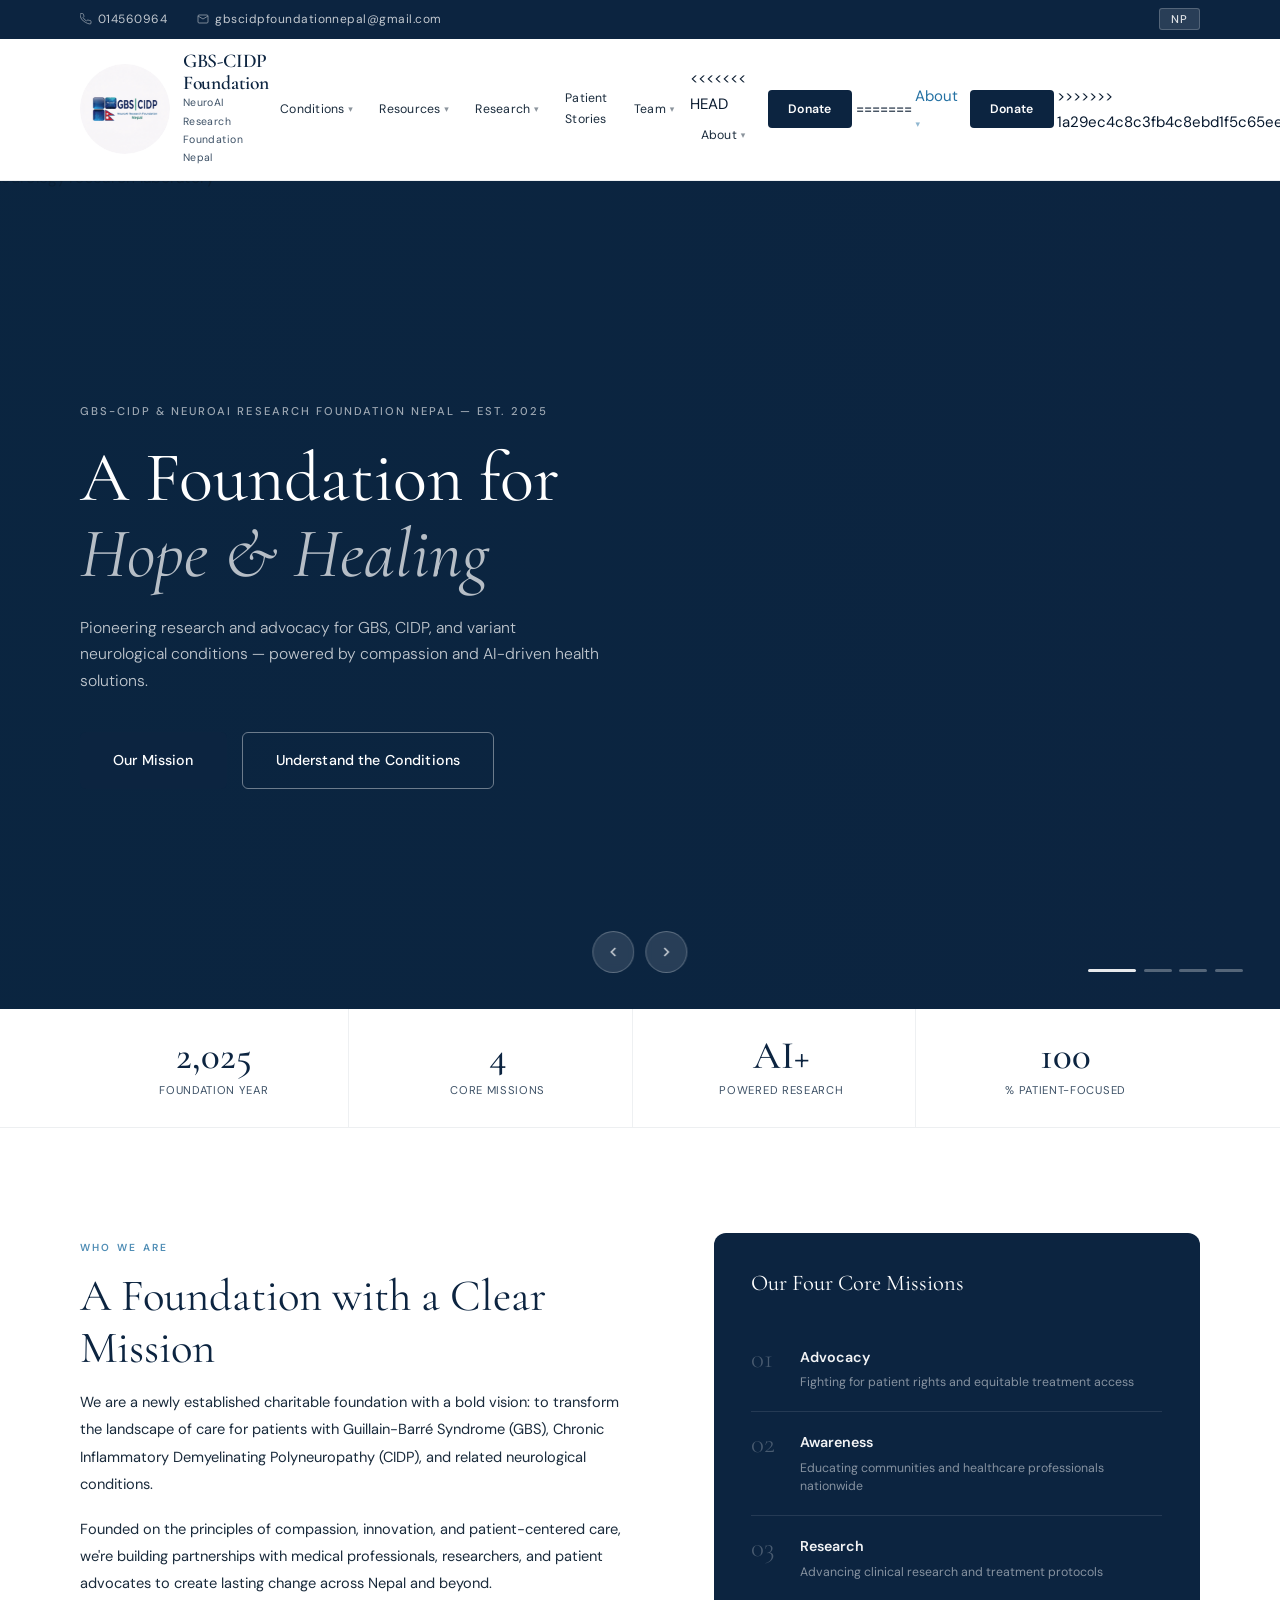
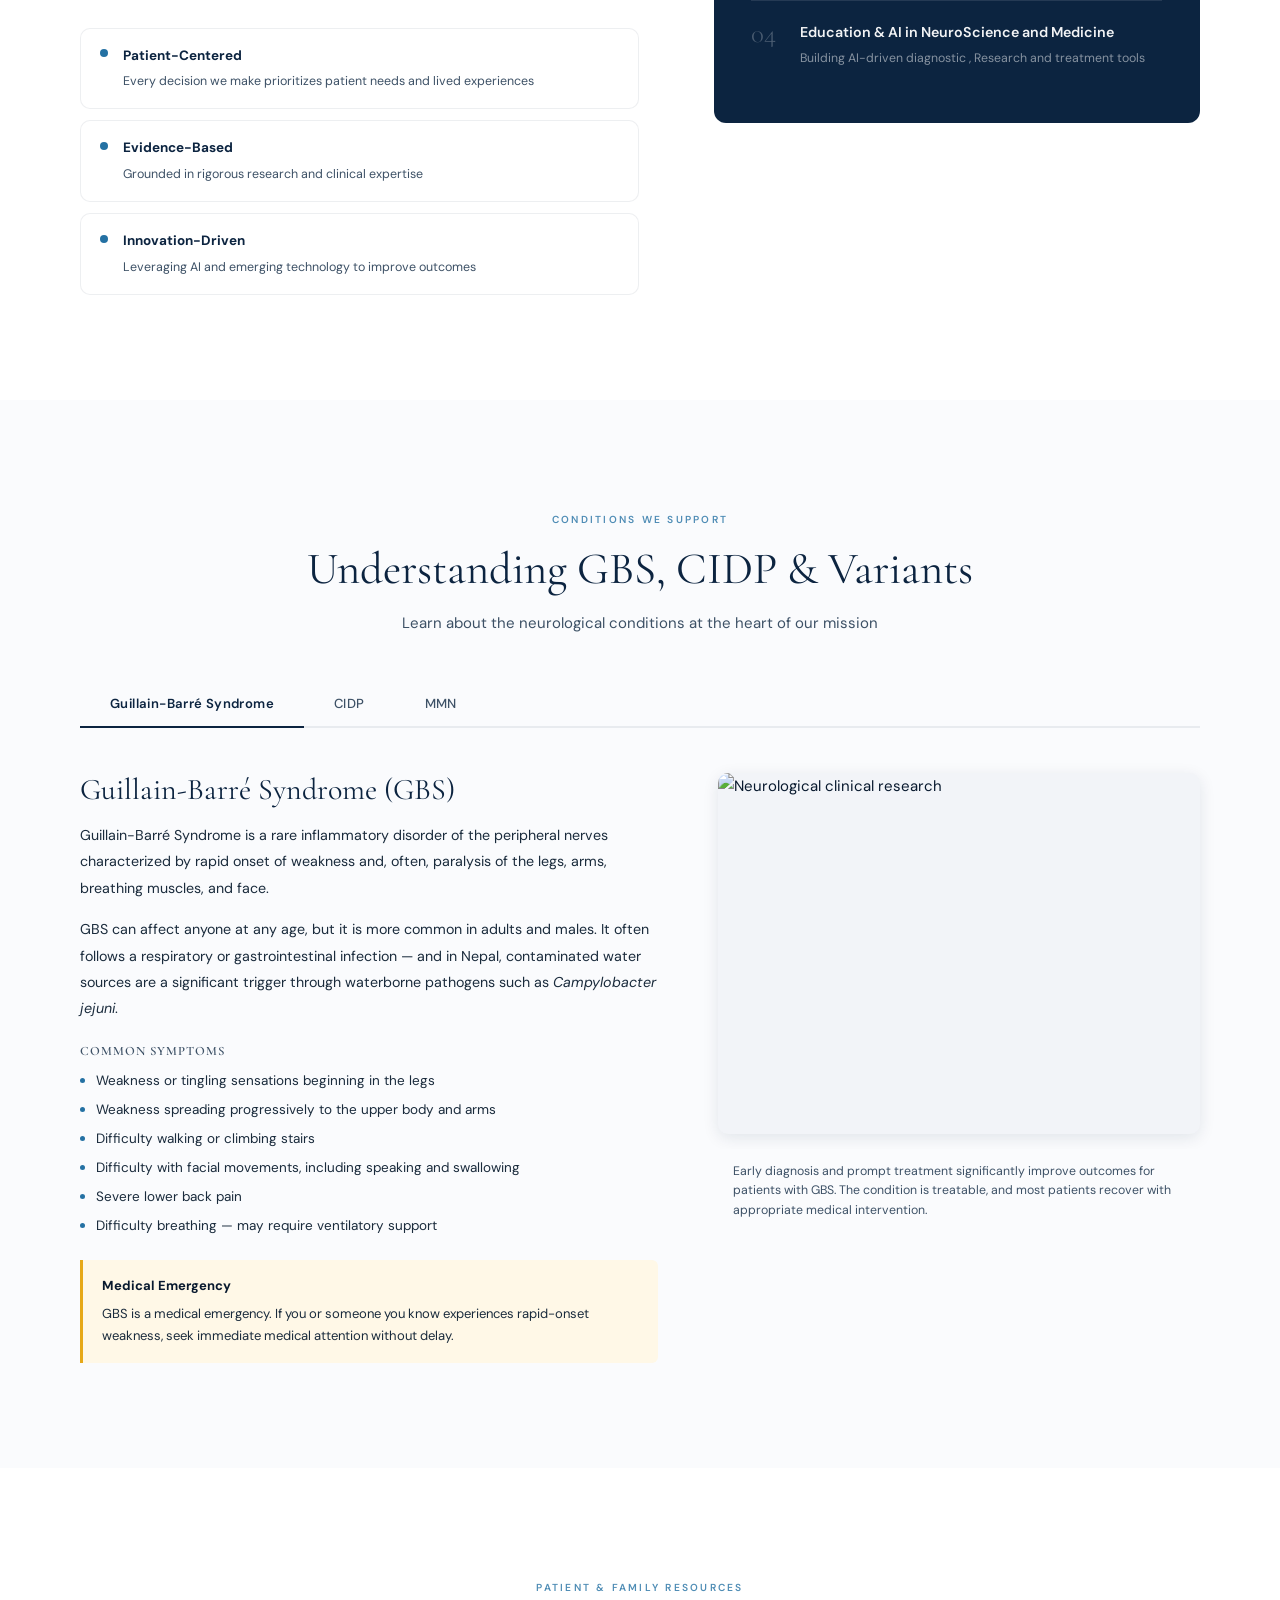
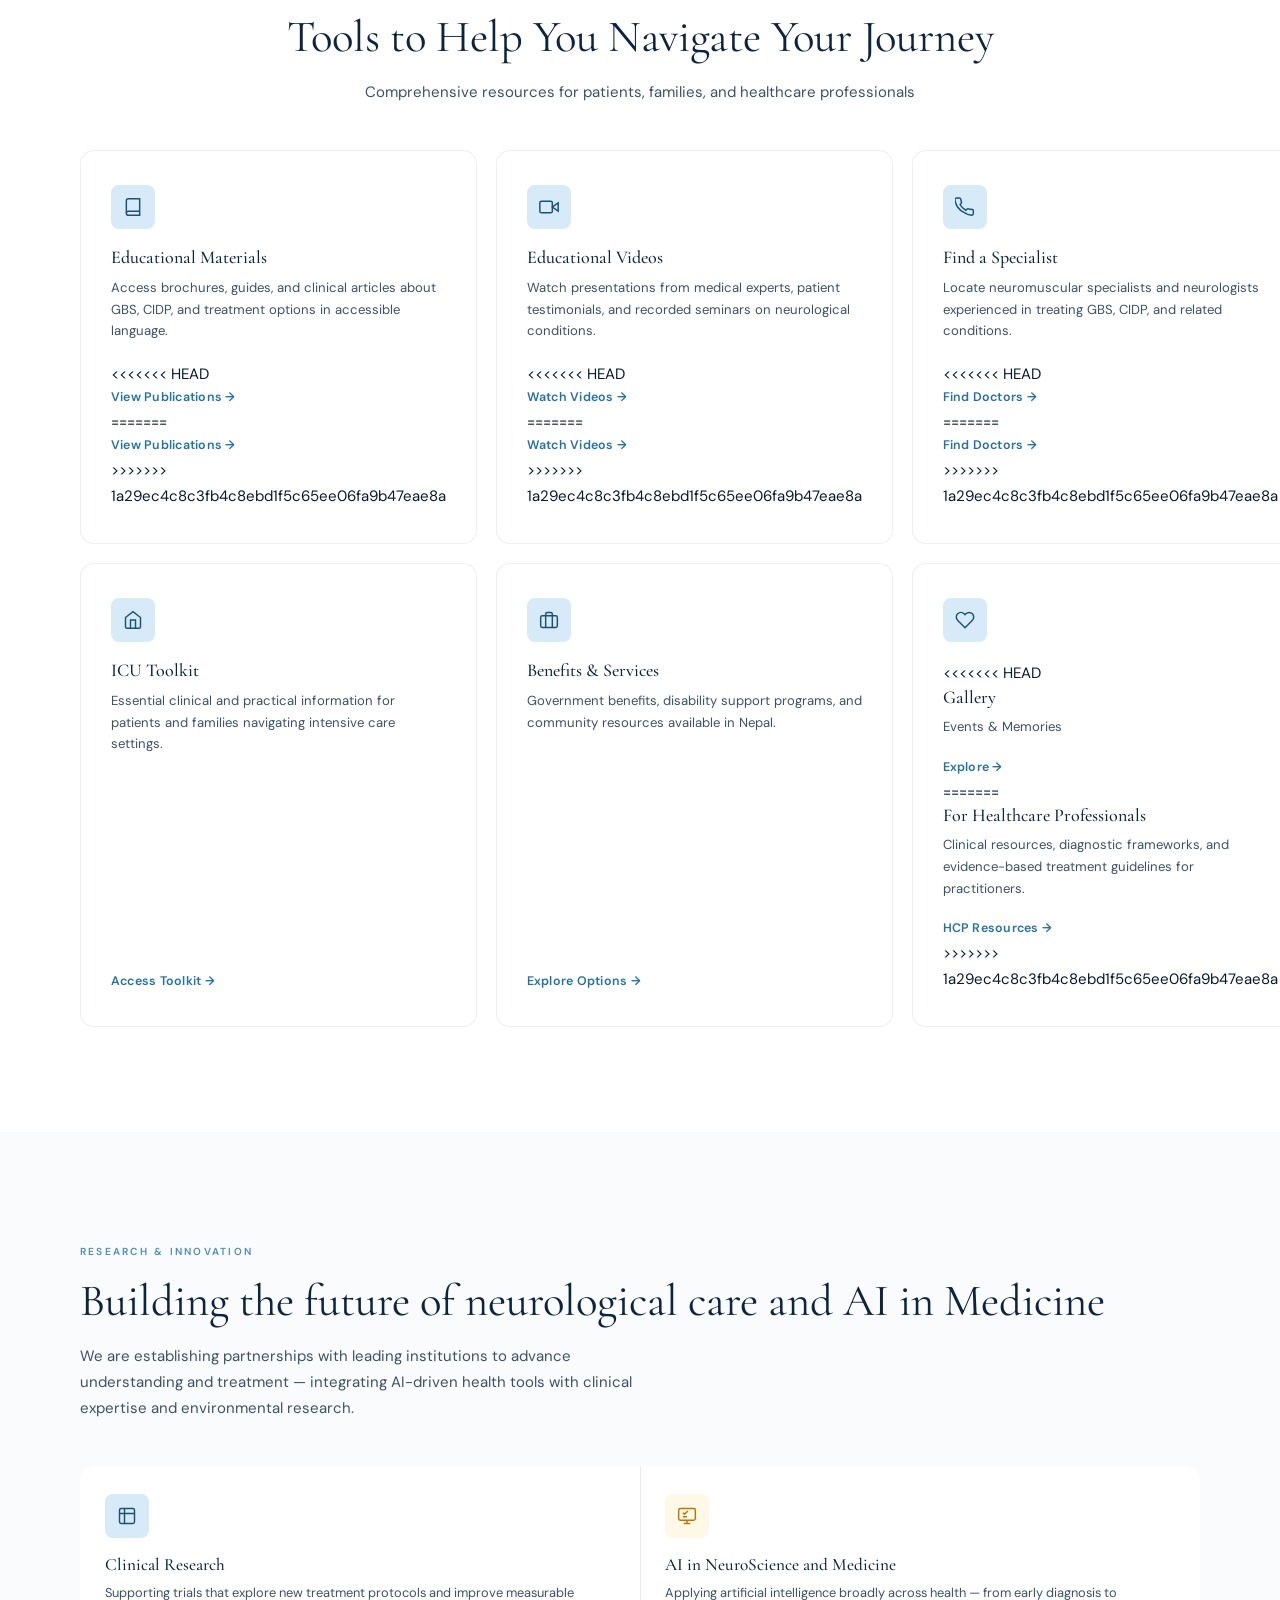
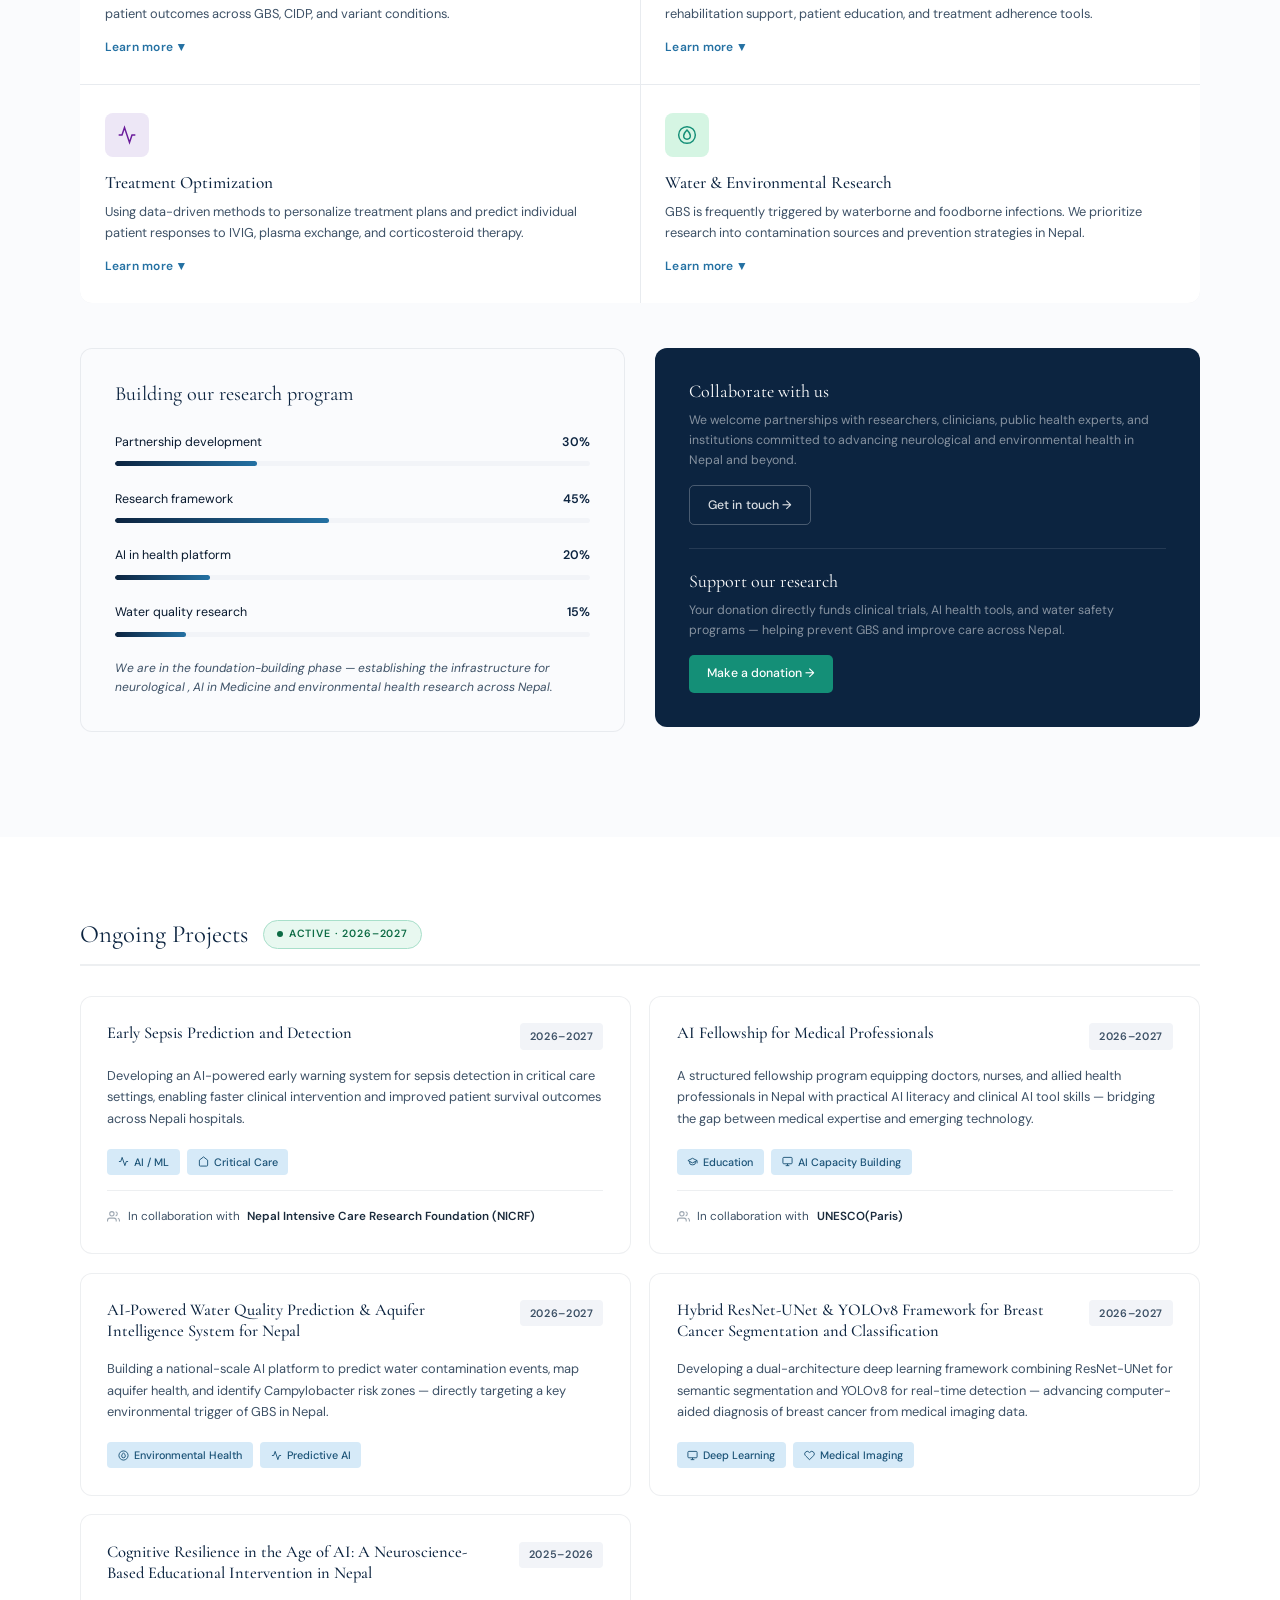
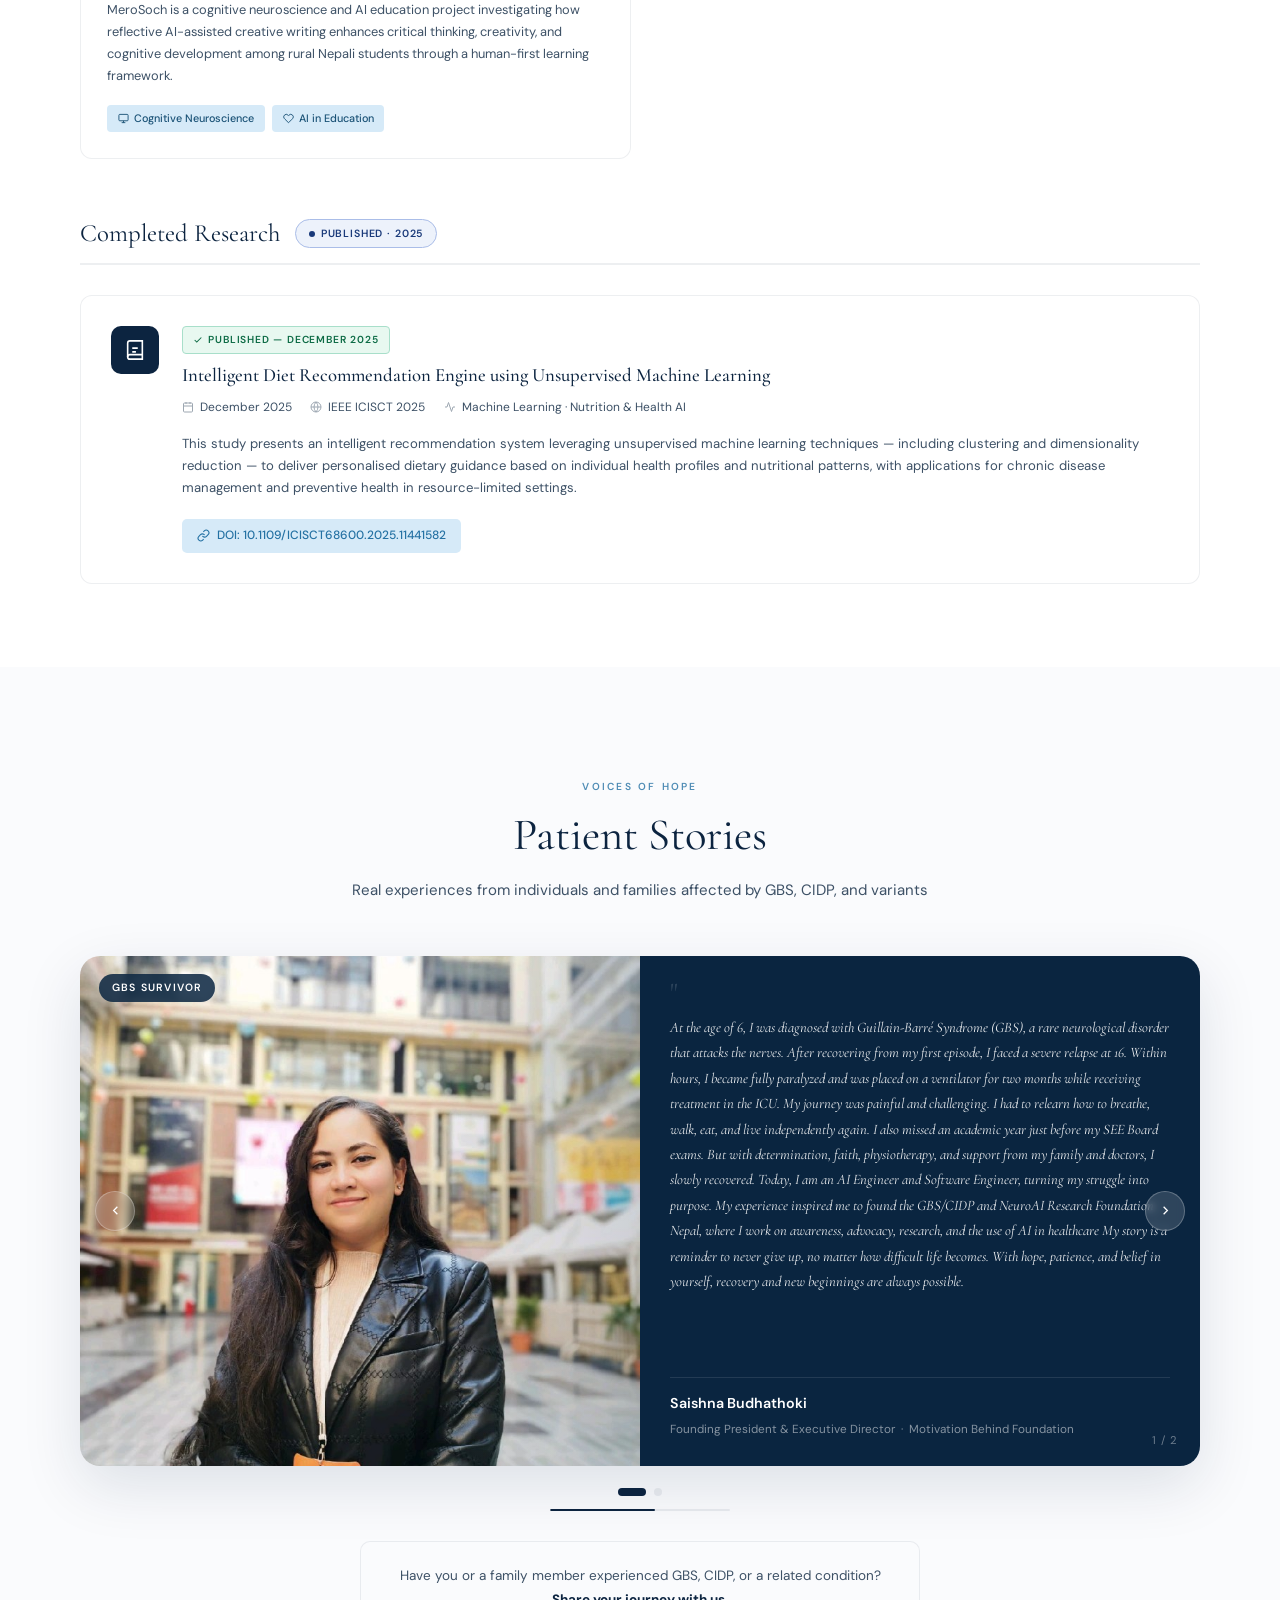
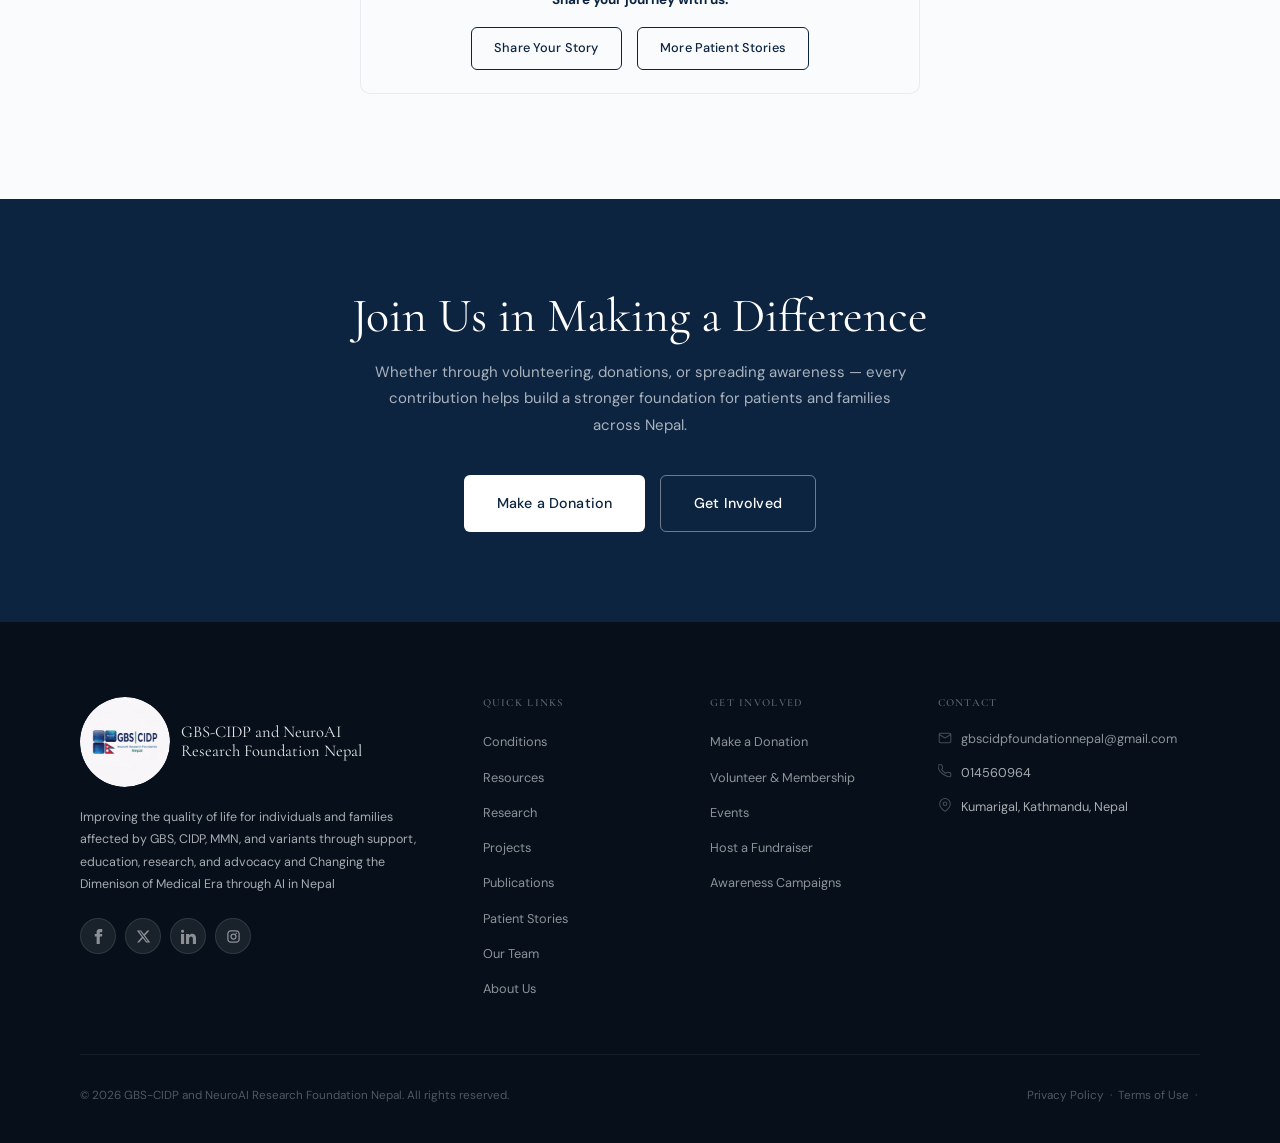
==== commit 94ca239b: "resources added" ====
--- a/index.html
+++ b/index.html
@@ -1628,7 +1628,11 @@
                             <li><a href="#find-specialist">Find a Specialist</a></li>
                             <li><a href="#icu-toolkit">ICU Toolkit</a></li>
                             <li><a href="#benefits">Benefits & Services</a></li>
+<<<<<<< HEAD
+                            <li><a href="#hcp">Gallery</a></li>
+=======
                             <li><a href="#hcp">For Healthcare Professionals</a></li>
+>>>>>>> 1a29ec4c8c3fb4c8ebd1f5c65ee06fa9b47eae8a
                         </ul>
                     </li>
 
@@ -1661,6 +1665,19 @@
                         </ul>
                     </li>
                     <li class="dropdown">
+<<<<<<< HEAD
+    <a href="#about">About <span class="arrow">▾</span></a>
+    <ul class="dropdown-menu">
+        <li><a href="#about">Our Story</a></li>
+        <li><a href="#about">Our Mission</a></li>
+        <li><a href="#research">Research</a></li>
+        <li><a href="#patient-stories">Patient Stories</a></li>
+        <li><a href="photo.html">Gallery</a></li>
+    </ul>
+</li>
+                    <li><a href="https://docs.google.com/forms/d/1n8eYdUvExKU20zgdUrQXqv4rXbWNGEQRfSBQEt6K35Q" class="btn-donate-nav">Donate</a></li>
+                    
+=======
                         <a href="#about">About <span class="arrow">▾</span></a>
                         <ul class="dropdown-menu">
                             <li><a href="#about">Our Story</a></li>
@@ -1670,6 +1687,7 @@
                         </ul>
                     </li>
                     <li><a href="https://docs.google.com/forms/d/1n8eYdUvExKU20zgdUrQXqv4rXbWNGEQRfSBQEt6K35Q" class="btn-donate-nav">Donate</a></li>
+>>>>>>> 1a29ec4c8c3fb4c8ebd1f5c65ee06fa9b47eae8a
                 </ul>
             </div>
         </div>
@@ -1898,25 +1916,37 @@
                     <div class="resource-icon"><svg viewBox="0 0 24 24" fill="none" stroke="currentColor" stroke-width="1.75"><path d="M4 19.5A2.5 2.5 0 016.5 17H20"/><path d="M6.5 2H20v20H6.5A2.5 2.5 0 014 19.5v-15A2.5 2.5 0 016.5 2z"/></svg></div>
                     <h3>Educational Materials</h3>
                     <p>Access brochures, guides, and clinical articles about GBS, CIDP, and treatment options in accessible language.</p>
+<<<<<<< HEAD
+                    <a href="comingsoon.html" class="card-link">View Publications &rarr;</a>
+=======
                     <a href="#publications" class="card-link">View Publications &rarr;</a>
+>>>>>>> 1a29ec4c8c3fb4c8ebd1f5c65ee06fa9b47eae8a
                 </div>
                 <div class="resource-card" id="educational-videos">
                     <div class="resource-icon"><svg viewBox="0 0 24 24" fill="none" stroke="currentColor" stroke-width="1.75"><polygon points="23 7 16 12 23 17 23 7"/><rect x="1" y="5" width="15" height="14" rx="2" ry="2"/></svg></div>
                     <h3>Educational Videos</h3>
                     <p>Watch presentations from medical experts, patient testimonials, and recorded seminars on neurological conditions.</p>
+<<<<<<< HEAD
+                    <a href="comingsoon.html" class="card-link">Watch Videos &rarr;</a>
+=======
                     <a href="#educational-videos" class="card-link">Watch Videos &rarr;</a>
+>>>>>>> 1a29ec4c8c3fb4c8ebd1f5c65ee06fa9b47eae8a
                 </div>
                 <div class="resource-card" id="find-specialist">
                     <div class="resource-icon"><svg viewBox="0 0 24 24" fill="none" stroke="currentColor" stroke-width="1.75"><path d="M22 16.92v3a2 2 0 01-2.18 2 19.79 19.79 0 01-8.63-3.07A19.5 19.5 0 013.07 12a19.79 19.79 0 01-3.07-8.67A2 2 0 012 1.18h3a2 2 0 012 1.72c.127.96.361 1.903.7 2.81a2 2 0 01-.45 2.11L6.09 9a16 16 0 006.91 6.91l1.27-1.27a2 2 0 012.11-.45c.907.339 1.85.573 2.81.7A2 2 0 0122 16.92z"/></svg></div>
                     <h3>Find a Specialist</h3>
                     <p>Locate neuromuscular specialists and neurologists experienced in treating GBS, CIDP, and related conditions.</p>
+<<<<<<< HEAD
+                    <a href="specialist.html" class="card-link">Find Doctors &rarr;</a>
+=======
                     <a href="#find-specialist" class="card-link">Find Doctors &rarr;</a>
+>>>>>>> 1a29ec4c8c3fb4c8ebd1f5c65ee06fa9b47eae8a
                 </div>
                 <div class="resource-card" id="icu-toolkit">
                     <div class="resource-icon"><svg viewBox="0 0 24 24" fill="none" stroke="currentColor" stroke-width="1.75"><path d="M3 9l9-7 9 7v11a2 2 0 01-2 2H5a2 2 0 01-2-2z"/><polyline points="9 22 9 12 15 12 15 22"/></svg></div>
                     <h3>ICU Toolkit</h3>
                     <p>Essential clinical and practical information for patients and families navigating intensive care settings.</p>
-                    <a href="#icu-toolkit" class="card-link">Access Toolkit &rarr;</a>
+                    <a href="icu-toolkit.html" class="card-link">Access Toolkit &rarr;</a>
                 </div>
                 <div class="resource-card" id="benefits">
                     <div class="resource-icon"><svg viewBox="0 0 24 24" fill="none" stroke="currentColor" stroke-width="1.75"><rect x="2" y="7" width="20" height="14" rx="2" ry="2"/><path d="M16 21V5a2 2 0 00-2-2h-4a2 2 0 00-2 2v16"/></svg></div>
@@ -1926,9 +1956,15 @@
                 </div>
                 <div class="resource-card" id="hcp">
                     <div class="resource-icon"><svg viewBox="0 0 24 24" fill="none" stroke="currentColor" stroke-width="1.75"><path d="M20.84 4.61a5.5 5.5 0 00-7.78 0L12 5.67l-1.06-1.06a5.5 5.5 0 00-7.78 7.78l1.06 1.06L12 21.23l7.78-7.78 1.06-1.06a5.5 5.5 0 000-7.78z"/></svg></div>
+<<<<<<< HEAD
+                    <h3>Gallery</h3>
+                    <p>Events & Memories</p>
+                    <a href="photo.html" class="card-link">Explore &rarr;</a>
+=======
                     <h3>For Healthcare Professionals</h3>
                     <p>Clinical resources, diagnostic frameworks, and evidence-based treatment guidelines for practitioners.</p>
                     <a href="#hcp" class="card-link">HCP Resources &rarr;</a>
+>>>>>>> 1a29ec4c8c3fb4c8ebd1f5c65ee06fa9b47eae8a
                 </div>
             </div>
         </div>
